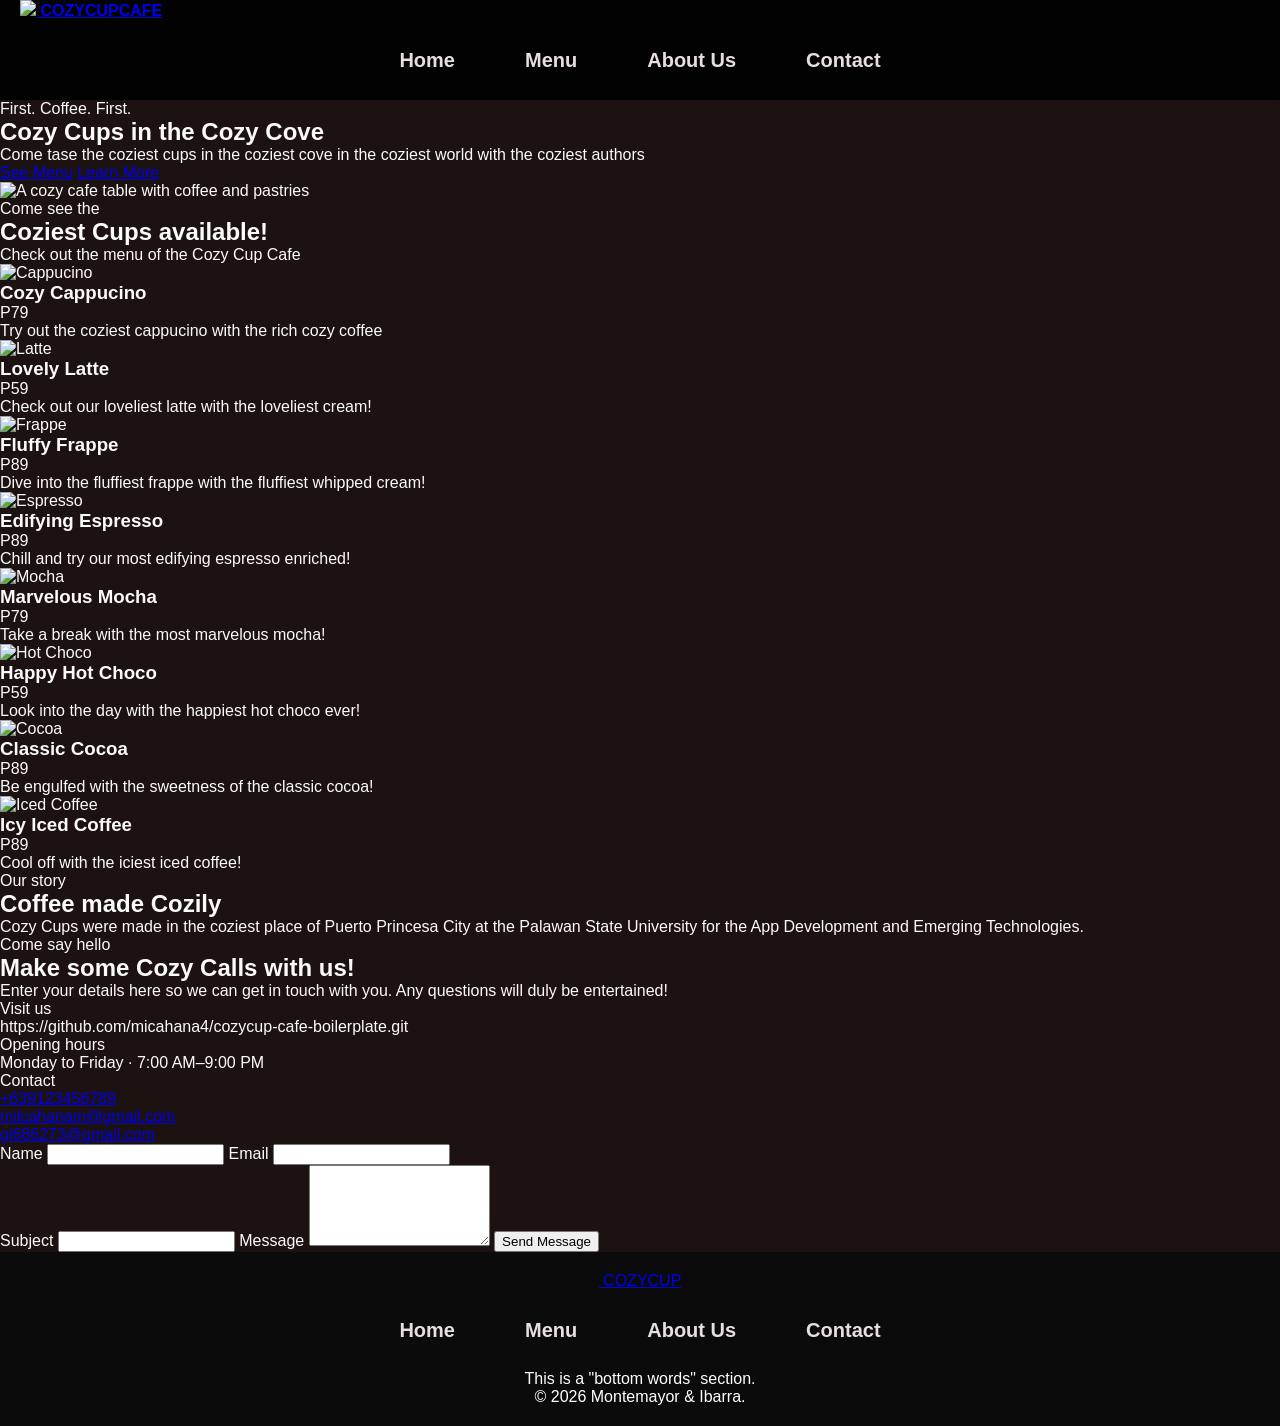
==== index.html @ 74360126 "Added Screen Captures, abd edited Lorem Ipsum texts on ReadME" ====
<!doctype html>
<html lang="en">
  <head>
    <meta charset="UTF-8" />
    <meta name="viewport" content="width=device-width, initial-scale=1.0" />
    <title>Cozy Cup Cafe</title>
    <link rel="stylesheet" href="css/styles.css" />

    <!-- <style>
      * {
        outline: 1px solid red;
      }
    </style> -->
  </head>
  <body>
    <header class="top">
      <div class="top-inside">
        <a class="logo" href="#home">
          <img src="img/logo.png" />
          <span class="logo-text"><strong>COZYCUPCAFE</strong></span>
        </a>
        <nav class="navigation" aria-label="Primary navigation">
          <ul class="nav-stuff" id="primary-navigation">
            <li><a href="#home">Home</a></li>
            <li><a href="#menu">Menu</a></li>
            <li><a href="#about">About Us</a></li>
            <li><a href="#contact">Contact</a></li>
          </ul>
        </nav>
      </div>
    </header>
    <section id="home" class="first-part">
      <div class="left-side">
        <p class="small-words">
          First. Coffee. First.
        </p>
        <h1>Cozy Cups in the Cozy Cove</h1>
        <p class="main-words">
          Come tase the coziest cups in the coziest cove in the coziest world
          with the coziest authors
        </p>
        <div class="two-buttons">
          <a href="#menu" class="button-one">See Menu</a>
          <a href="#about" class="button-two">Learn More</a>
        </div>
      </div>
      <div class="right-picture">
        <img
          src="https://images.unsplash.com/photo-1495474472287-4d71bcdd2085?auto=format&fit=crop&w=1200&q=80"
          alt="A cozy cafe table with coffee and pastries"
        />
      </div>
    </section>
    <section id="menu" class="second-part">
      <div class="menu-title-area">
        <p class="little-title">Come see the</p>
        <h2>Coziest Cups available!</h2>
        <p>
          Check out the menu of the Cozy Cup Cafe
        </p>
      </div>
      <div class="all-boxes">
        <article class="menu-card">
          <img
            src="https://imgs.search.brave.com/USvxNxJBUX4VHE11VYzNwwa9sXIAXa1ZWkb_Dg4Fhak/rs:fit:860:0:0:0/g:ce/aHR0cHM6Ly9tZWRp/YS5nZXR0eWltYWdl/cy5jb20vaWQvMTM5/MDg3MDU3Ny9waG90/by9sYXR0ZS5qcGc_/cz02MTJ4NjEyJnc9/MCZrPTIwJmM9VFVJ/cjVJRFhuczFxMFVS/OVZZYlJpYVlLNDdI/YThrY0gyNzFYUlA0/MXo3TT0"
            alt="Cappucino"
          />
          <div class="menu-card-body">
            <div class="menu-card-top">
              <h3>Cozy Cappucino</h3>
              <span>P79</span>
            </div>
            <p>Try out the coziest cappucino with the rich cozy coffee</p>
          </div>
        </article>
        <article class="menu-card">
          <img
            src="https://imgs.search.brave.com/HWbpcq0Qm4EJhCJUcvqDcmrKmQ5KV9kzzFNdUrwOdck/rs:fit:860:0:0:0/g:ce/aHR0cHM6Ly9pbWFn/ZXMudW5zcGxhc2gu/Y29tL3Bob3RvLTE1/NzA5Njg5MTU4NjAt/NTRkNWMzMDFmYTlm/P2ZtPWpwZyZxPTYw/Jnc9MzAwMCZhdXRv/PWZvcm1hdCZmaXQ9/Y3JvcCZpeGxpYj1y/Yi00LjEuMCZpeGlk/PU0zd3hNakEzZkRC/OE1IeHpaV0Z5WTJo/OE1qQjhmR3hoZEhS/bGZHVnVmREI4ZkRC/OGZId3c"
            alt="Latte"
          />
          <div class="menu-card-body">
            <div class="menu-card-top">
              <h3>Lovely Latte</h3>
              <span>P59</span>
            </div>
            <p>Check out our loveliest latte with the loveliest cream!</p>
          </div>
        </article>
        <article class="menu-card">
          <img
            src="https://imgs.search.brave.com/nqjIiup7GofLAcCmwt-cZfNqTQxzZJjIGMctxQ5W2JU/rs:fit:860:0:0:0/g:ce/aHR0cHM6Ly9pbWcu/ZnJlZXBpay5jb20v/cHJlbWl1bS1waG90/by9pY2VkLWJsZW5k/ZWQtZnJhcHB1Y2lu/b180NjUyNy0xNTAu/anBnP3NlbXQ9YWlz/X2h5YnJpZCZ3PTc0/MCZxPTgw"
            alt="Frappe"
          />
          <div class="menu-card-body">
            <div class="menu-card-top">
              <h3>Fluffy Frappe</h3>
              <span>P89</span>
            </div>
            <p>Dive into the fluffiest frappe with the fluffiest whipped cream!</p>
          </div>
        </article>
        <article class="menu-card">
          <img
            src="https://imgs.search.brave.com/eUBlZ8dYK4tFSp2s5F5_mAnQJo73fOs7eAV8E7hq4cE/rs:fit:860:0:0:0/g:ce/aHR0cHM6Ly9tZWRp/YS5pc3RvY2twaG90/by5jb20vaWQvMTMw/NjgxODc5My9waG90/by9lc3ByZXNzby1h/bmQtY29mZmVlLWJl/YW5zLW9uLXBsYXN0/ZXItYmFja2dyb3Vu/ZC1jb3B5LXNwYWNl/LmpwZz9zPTYxMng2/MTImdz0wJms9MjAm/Yz1tR3hiVVd2RlRa/NGRyRlZ5VjVLZnhw/LU44QzBnLUIwRnp1/SFJCSHprVFpzPQ"
            alt="Espresso"
          />
          <div class="menu-card-body">
            <div class="menu-card-top">
              <h3>Edifying Espresso</h3>
              <span>P89</span>
            </div>
            <p>Chill and try our most edifying espresso enriched!</p>
          </div>
        </article>
        <article class="menu-card">
          <img
            src="https://imgs.search.brave.com/Iwbajy0X_w8dC3nqGv6GYqcEnFwmVR3UPA4CKsz1lqw/rs:fit:860:0:0:0/g:ce/aHR0cHM6Ly90aHVt/YnMuZHJlYW1zdGlt/ZS5jb20vYi9ob3Qt/bW9jaGEtY29mZmVl/LXNlcnZlZC13aGl0/ZS1jdXAtd29vZGVu/LXRhYmxlLTM5NDc1/NzY0LmpwZw"
            alt="Mocha"
          />
          <div class="menu-card-body">
            <div class="menu-card-top">
              <h3>Marvelous Mocha</h3>
              <span>P79</span>
            </div>
            <p>Take a break with the most marvelous mocha!</p>
          </div>
        </article>
        <article class="menu-card">
          <img
            src="https://imgs.search.brave.com/zUGX4gN1gKFfktACje9r2BfICsyC759dQiHWLgfcA6U/rs:fit:860:0:0:0/g:ce/aHR0cHM6Ly9zdGF0/aWMudmVjdGVlenku/Y29tL3N5c3RlbS9y/ZXNvdXJjZXMvdGh1/bWJuYWlscy8wMjIv/NDUxLzEyMC9zbWFs/bC9nZW5lcmF0aXZl/LWFpLWlsbHVzdHJh/dGlvbi1vZi1hLWN1/cC1vZi1ob3QtY2hv/Y29sYXRlLXdpdGgt/bWFyc2htYWxsb3dz/LXBob3RvLmpwZw"
            alt="Hot Choco"
          />
          <div class="menu-card-body">
            <div class="menu-card-top">
              <h3>Happy Hot Choco</h3>
              <span>P59</span>
            </div>
            <p>Look into the day with the happiest hot choco ever!</p>
          </div>
        </article>
        <article class="menu-card">
          <img
            src="https://imgs.search.brave.com/TViJsV1JNzmFw7t-MhX6mHf6FtAqZYlh5lpVMVxi_bA/rs:fit:860:0:0:0/g:ce/aHR0cHM6Ly9zdGF0/aWMudmVjdGVlenku/Y29tL3N5c3RlbS9y/ZXNvdXJjZXMvdGh1/bWJuYWlscy8wNTEv/MjAwLzUwNC9zbWFs/bC9yaWNoLWNyZWFt/eS1ob3QtY2hvY29s/YXRlLWEtbHVzY2lv/dXMtaG90LWNob2Nv/bGF0ZS1zZXJ2ZWQt/aW4tYS1jb2ZmZWUt/Y3VwLXBlcmZlY3Qt/Zm9yLWEtY296eS1p/bmR1bGdlbmNlLXBo/b3RvLmpwZw"
            alt="Cocoa"
          />
          <div class="menu-card-body">
            <div class="menu-card-top">
              <h3>Classic Cocoa</h3>
              <span>P89</span>
            </div>
            <p>Be engulfed with the sweetness of the classic cocoa!</p>
          </div>
        </article>
        <article class="menu-card">
          <img
            src="https://imgs.search.brave.com/HjQS4uE3-dJb3_-I8gELKNeNagfR_POdXmggd1UNI5M/rs:fit:860:0:0:0/g:ce/aHR0cHM6Ly9pbWcu/bWFnbmlmaWMuY29t/L2ZyZWUtcGhvdG8v/cmVmcmVzaGluZy1p/Y2VkLWNvZmZlZS13/aXRoLWljZS1jdWJl/cy1kYXJrLWJhY2tn/cm91bmRfODQ0NDMt/ODM4MjUuanBnP3Nl/bXQ9YWlzX2h5YnJp/ZCZ3PTc0MCZxPTgw"
            alt="Iced Coffee"
          />
          <div class="menu-card-body">
            <div class="menu-card-top">
              <h3>Icy Iced Coffee</h3>
              <span>P89</span>
            </div>
            <p>Cool off with the iciest iced coffee!</p>
          </div>
        </article>
      </div>
    </section>
    <section id="about" class="third-part">
      <div class="about-stuff">
        <p class="about-small-text">Our story</p>
        <h2>Coffee made Cozily</h2>
        <p>
          Cozy Cups were made in the coziest place of Puerto Princesa City
          at the Palawan State University for the App Development and Emerging Technologies.
        </p>
        <!-- <a href="#contact" class="about-button">Visit CozyCup</a> -->
      </div>
    </section>
    <section id="contact" class="fourth-part">
      <div class="contact-stuff">
        <div class="contact-left">
          <p class="little-title">Come say hello</p>
          <h2>Make some Cozy Calls with us!</h2>
          <p>
            Enter your details here so we can get in touch with you. Any questions
            will duly be entertained!
          </p>
          <div class="contact-info-things">
            <div>
              <span>Visit us</span>
              <p>https://github.com/micahana4/cozycup-cafe-boilerplate.git</p>
            </div>
            <div>
              <span>Opening hours</span>
              <p>Monday to Friday · 7:00 AM–9:00 PM</p>
            </div>
            <div>
              <span>Contact</span>
              <p><a href="tel:+639123456789">+639123456789</a></p>
              <p><a href="milcahanam@gmail.com">milcahanam@gmail.com</a></p>
              <p><a href="gi686273@gmail.com">gi686273@gmail.com</a></p>
            </div>
          </div>
        </div>
        <form class="message-box" action="#" method="post">
          <div class="two-inputs">
            <label>
              Name
              <input type="text" name="name" autocomplete="name" required />
            </label>
            <label>
              Email
              <input type="email" name="email" autocomplete="email" required />
            </label>
          </div>
          <label>
            Subject
            <input type="text" name="subject" required />
          </label>
          <label>
            Message
            <textarea name="message" rows="5" required></textarea>
          </label>
          <button type="submit">Send Message</button>
        </form>
      </div>
    </section>
    <footer class="bottom-part">
      <div class="bottom-stuff">
        <a class="bottom-logo" href="#home" aria-label="CozyCup Café home">
          <img src="img/logo.png" alt="" />
          <span>COZYCUP</span>
        </a>
        <nav aria-label="Footer navigation">
          <ul class="bottom-links">
            <li><a href="#home">Home</a></li>
            <li><a href="#menu">Menu</a></li>
            <li><a href="#about">About Us</a></li>
            <li><a href="#contact">Contact</a></li>
          </ul>
        </nav>
        <p class="bottom-words">This is a "bottom words" section.</p>
      </div>
      <div class="very-bottom">
        <p>&copy; 2026 Montemayor & Ibarra.</p>
      </div>
    </footer>
  </body>
</html>
---- css/styles.css ----
/* Reset some default styles */
body, h1, h2, h3, p, ul, li {
    margin: 0;
    padding: 0;
}

body {
    font-family: Arial, sans-serif;
    background-color: #1C1211;
    color: #fcfbfb;
}

header {
    background-color: #030202;
    box-shadow: 0 2px 5px hwb(0 0% 100% / 0.1);
}

nav {
    display: flex;
    justify-content: space-between;
    align-items: center;
    height: 80px;
    padding: 0 50px;
}

.logo img {
    width: 80px;
    height: auto;
    padding-left: 20px;
}

nav ul {
    list-style: none;
    display: flex;
    gap: 70px;
    margin: 0 auto;
    padding: 0;
}

nav a {
    text-decoration: none;
    color: #efe7e7f6;
    font-weight: bold;
    font-family: 'Segoe UI', Tahoma, Geneva, Verdana, sans-serif;
    font-size: 20px;
    transition: color 0.3s;
}

nav a:hover {
    color: #5a3d2b;
}

.hero {
    text-align: left;
    padding: 150px 0 150px 80px;
    background-image: url("../img/coffee_bg.png");
    background-size: cover;
    background-position: center;
    background-repeat: no-repeat;
    color: white;
}

.hero h1 {
    font-size: 20px;
    color: #D49472;
    margin-bottom: 20px;
    line-height: 2.5;
}

.hero h2 {
    font-size: 65px;
    color: #e9e4e1;
    margin-bottom: 20px;
    line-height: 0.8;
}

.hero h3 {
    font-size: 65px;
    color: #D49472;
    margin-bottom: 30px;
    line-height: 0.5;
}

.hero-line {
    width: 120px;
    height: 2px;
    background-color: #e9e4e1;
    border: none;
    margin: 30px 0;
}

.hero p {
    font-family: 'Segoe UI', Tahoma, Geneva, Verdana, sans-serif;
    font-size: 16px;
    margin-bottom: 15px;
    line-height: 0.5;
}

.cta-button {
    display: inline-block;
    font-family: 'Segoe UI', Tahoma, Geneva, Verdana, sans-serif;
    padding: 15px 30px;
    background-color: #D49472;
    color: white;
    text-decoration: none;
    border-radius: 5px;
}

.cta-button:hover {
    background-color: #5a3d2b;
}

.menu {
    background-image: url("../img/beans.png");
    background-repeat: no-repeat;
    padding: 100px 0;
    text-align: center;
    background-size: 80% auto;
    background-position: 10% center;
}

.menu h2 {
    font-family: "Playfair Display", serif;
    font-size: 48px;
    color: #f1e5dd;
}

.star {
    color: #C78863;
}

.menu > p {
    color: #d7cbc2;
    margin-top: 15px;
    margin-bottom: 40px;
}

.cards {
    display: flex;
    justify-content: center;
    gap: 30px;
    flex-wrap: wrap;
}

.card {
    width: 250px;
    background: #0f0f0f;
    border-radius: 10px;
    padding: 25px;
    text-align: center;
    transition: .3s;
}

.card:hover {
    transform: translateY(-10px);
}

.card h3 {
    font-size: 22px;
    margin-bottom: 15px;
}

.card p {
    font-size: 13px;
    color: #d7cbc2;
    line-height: 1.6;
}

.card img {
    width: 100%;
    height: 220px;
    object-fit: contain;
    border-radius: 8px;
    margin-bottom: 25px;
}

.menu button {
    margin-top: 45px;
    padding: 18px 40px;
    background: #c78863;
    color: white;
    border: none;
    border-radius: 15px;
    font-size: 18px;
    cursor: pointer;
    transition: .3s;
}

.menu button:hover {
    background: #d39a75;
}

.about {
    background-image: url("../img/bg.jpg");
    background-repeat: no-repeat;
    padding: 100px 0;
    text-align: center;
    background-size: 100% auto;
    background-position: 100% center;
}

.about h2 {
    font-family: 'Playfair Display', serif;
    font-size: 60px;
    margin-bottom: 20px;
}

.about p {
    width: 75%;
    margin: auto;
    margin-bottom: 28px;
    font-size: 16px;
    line-height: 1.8;
    color: #f0f0f0;
}

.about h4 {
    margin-top: 40px;
    font-size: 18px;
    font-weight: 600;
}

@media (max-width: 768px) {

    .hero {
        height: 650px;
    }

    .hero-text {
        margin: 40px;
        text-align: center;
    }

    .hero-text h1 {
        font-size: 42px;
    }

    nav {
        flex-direction: column;
    }

    .logo {
        position: static;
        margin-bottom: 20px;
    }

    nav ul {
        flex-wrap: wrap;
        justify-content: center;
        gap: 20px;
    }

    .about {
        padding: 50px 40px;
    }

    .about p {
        width: 100%;
    }

}

.section-title {
    display: flex;
    align-items: center;
    gap: 20px;
}

.section-title hr {
    flex: 1;
    border: none;
    height: 2px;
    background-color: #D39A75;
}

.contact {
    font-family: 'Segoe UI', Tahoma, Geneva, Verdana, sans-serif;
    padding: 30px 0;
    text-align: center;
    background-color: #2C1D16;
    color: white;
}

.contact h2 {
    font-family: 'Segoe UI', Tahoma, Geneva, Verdana, sans-serif;
    color: #D39A75;
    font-size: 30px;
    margin: 0 0 10px 0;
    line-height: 1.0;
    padding: 0;
}

.contact p {
    font-family: 'Segoe UI', Tahoma, Geneva, Verdana, sans-serif;
    font-size: 16px;
    margin-bottom: 20px;
    line-height: 1.5;
}

.contact-info {
    font-family: 'Segoe UI', Tahoma, Geneva, Verdana, sans-serif;
    font-size: 16px;
    margin-top: 20px;
    margin-bottom: 20px;
}

.email-container {
    display: flex;
    justify-content: center;
    gap: 15px;
    align-items: center;
}

.email-container input {
    width: 300px;
    height: 40px;
    padding: 0 16px;
    border: 1px solid #f8f5f5;
    border-radius: 6px;
    font-size: 16px;
    font-family: 'Segoe UI', Tahoma, Geneva, Verdana, sans-serif;
    box-sizing: border-box;
}

.email-container button {
    width: 150px;
    height: 40px;
    background-color: #d39a75;
    color: white;
    border: none;
    border-radius: 6px;
    font-size: 16px;
    font-family: 'Segoe UI', Tahoma, Geneva, Verdana, sans-serif;
    cursor: pointer;
    margin: 0;
    padding: 0;
    box-sizing: border-box;
}

.email-container button:hover {
    background-color: #5a3d2b;
}

.section-divider {
    width: 60%;
    margin: 35px auto 20px;
    border: none;
    border-top: 2px solid #D39A75;
}

footer {
    font-family: 'Segoe UI', Tahoma, Geneva, Verdana, sans-serif;
    background-color: #0b0b0b;
    color: white;
    text-align: center;
    padding: 20px 0;
}
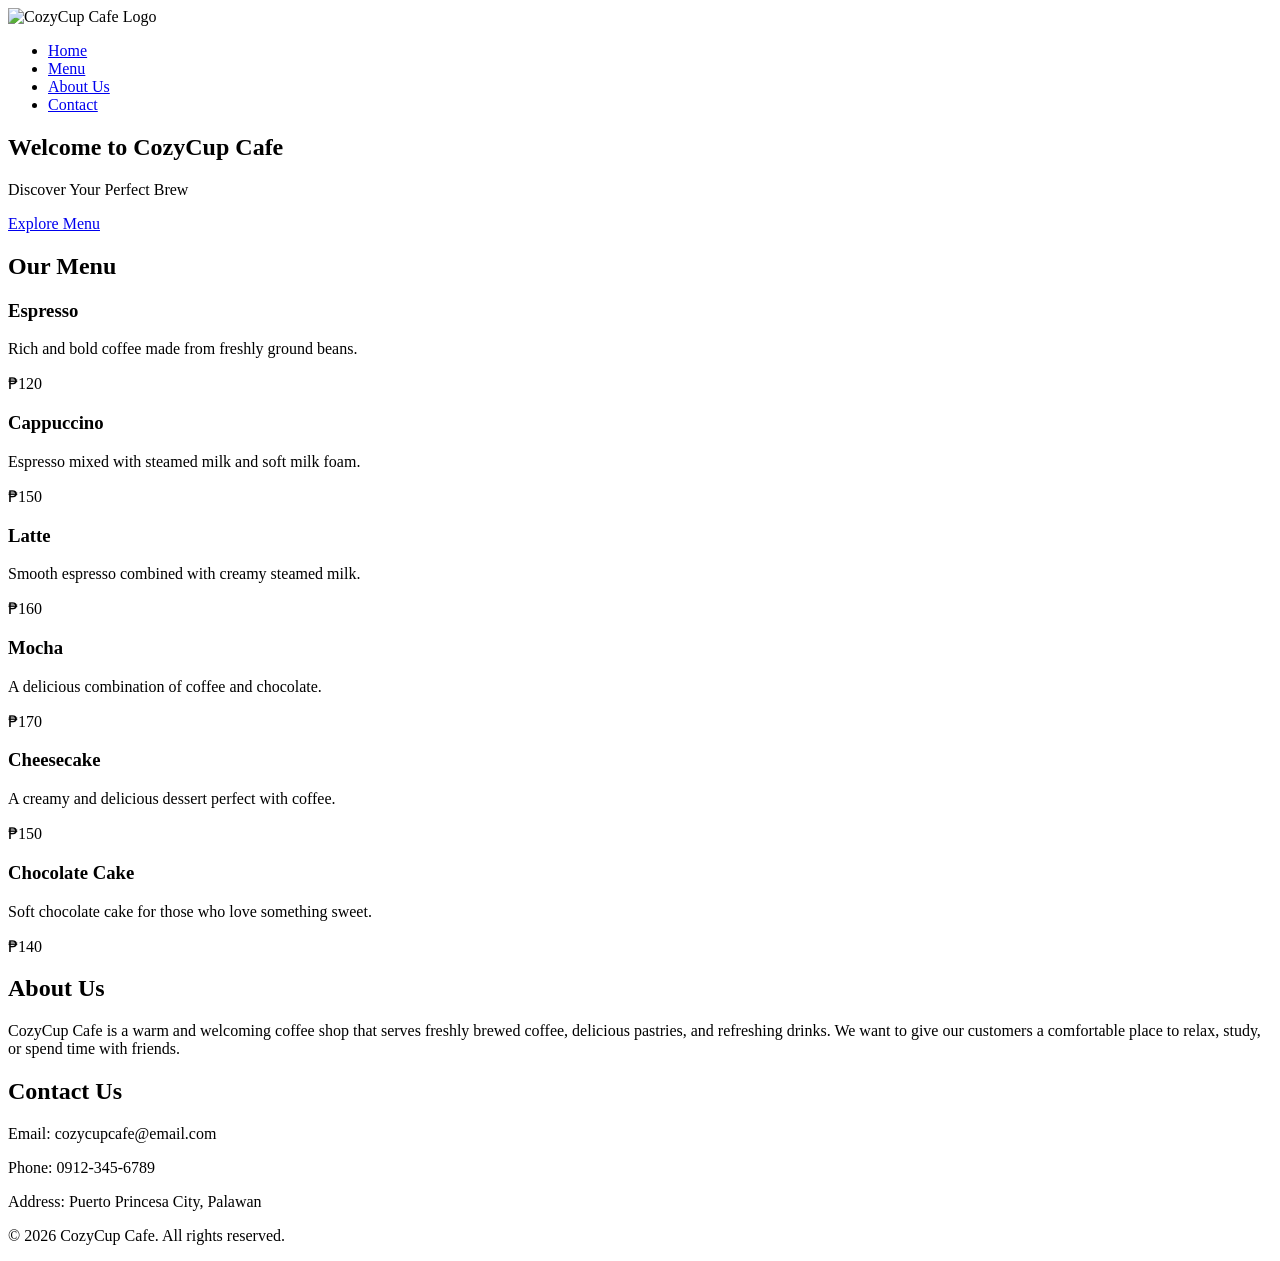
==== commit fd697aa9: "Refactor index.html for content and style updates Updated the title and logo alt text to remove spec" ====
--- a/index.html
+++ b/index.html
@@ -1,250 +1,102 @@
-<!doctype html>
+<!DOCTYPE html>
 <html lang="en">
-  <head>
-    <meta charset="UTF-8" />
-    <meta name="viewport" content="width=device-width, initial-scale=1.0" />
-    <title>Cozy Cup Cafe</title>
-    <link rel="stylesheet" href="css/styles.css" />
+<head>
+    <meta charset="UTF-8">
+    <meta name="viewport" content="width=device-width, initial-scale=1.0">
+    <title>CozyCup Cafe</title>
 
-    <!-- <style>
-      * {
-        outline: 1px solid red;
-      }
-    </style> -->
-  </head>
-  <body>
-    <header class="top">
-      <div class="top-inside">
-        <a class="logo" href="#home">
-          <img src="img/logo.png" />
-          <span class="logo-text"><strong>COZYCUPCAFE</strong></span>
-        </a>
-        <nav class="navigation" aria-label="Primary navigation">
-          <ul class="nav-stuff" id="primary-navigation">
-            <li><a href="#home">Home</a></li>
-            <li><a href="#menu">Menu</a></li>
-            <li><a href="#about">About Us</a></li>
-            <li><a href="#contact">Contact</a></li>
-          </ul>
+    <link rel="stylesheet" href="style.css">
+</head>
+
+<body>
+
+    <header>
+        <nav>
+            <div class="logo">
+                <img src="img/logo.png" alt="CozyCup Cafe Logo">
+            </div>
+
+            <ul>
+                <li><a href="#home">Home</a></li>
+                <li><a href="#menu">Menu</a></li>
+                <li><a href="#about">About Us</a></li>
+                <li><a href="#contact">Contact</a></li>
+            </ul>
         </nav>
-      </div>
     </header>
-    <section id="home" class="first-part">
-      <div class="left-side">
-        <p class="small-words">
-          First. Coffee. First.
+
+    <section id="home" class="hero">
+        <h1>Welcome to CozyCup Cafe</h1>
+        <p>Discover Your Perfect Brew</p>
+        <a href="#menu" class="cta-button">Explore Menu</a>
+    </section>
+
+    <section id="menu" class="menu">
+        <h2>Our Menu</h2>
+
+        <div class="menu-items">
+
+            <div class="menu-item">
+                <h3>Espresso</h3>
+                <p>Rich and bold coffee made from freshly ground beans.</p>
+                <p class="price">₱120</p>
+            </div>
+
+            <div class="menu-item">
+                <h3>Cappuccino</h3>
+                <p>Espresso mixed with steamed milk and soft milk foam.</p>
+                <p class="price">₱150</p>
+            </div>
+
+            <div class="menu-item">
+                <h3>Latte</h3>
+                <p>Smooth espresso combined with creamy steamed milk.</p>
+                <p class="price">₱160</p>
+            </div>
+
+            <div class="menu-item">
+                <h3>Mocha</h3>
+                <p>A delicious combination of coffee and chocolate.</p>
+                <p class="price">₱170</p>
+            </div>
+
+            <div class="menu-item">
+                <h3>Cheesecake</h3>
+                <p>A creamy and delicious dessert perfect with coffee.</p>
+                <p class="price">₱150</p>
+            </div>
+
+            <div class="menu-item">
+                <h3>Chocolate Cake</h3>
+                <p>Soft chocolate cake for those who love something sweet.</p>
+                <p class="price">₱140</p>
+            </div>
+
+        </div>
+    </section>
+
+    <section id="about" class="about">
+        <h2>About Us</h2>
+
+        <p>
+            CozyCup Cafe is a warm and welcoming coffee shop that serves
+            freshly brewed coffee, delicious pastries, and refreshing drinks.
+            We want to give our customers a comfortable place to relax,
+            study, or spend time with friends.
         </p>
-        <h1>Cozy Cups in the Cozy Cove</h1>
-        <p class="main-words">
-          Come tase the coziest cups in the coziest cove in the coziest world
-          with the coziest authors
-        </p>
-        <div class="two-buttons">
-          <a href="#menu" class="button-one">See Menu</a>
-          <a href="#about" class="button-two">Learn More</a>
-        </div>
-      </div>
-      <div class="right-picture">
-        <img
-          src="https://images.unsplash.com/photo-1495474472287-4d71bcdd2085?auto=format&fit=crop&w=1200&q=80"
-          alt="A cozy cafe table with coffee and pastries"
-        />
-      </div>
     </section>
-    <section id="menu" class="second-part">
-      <div class="menu-title-area">
-        <p class="little-title">Come see the</p>
-        <h2>Coziest Cups available!</h2>
-        <p>
-          Check out the menu of the Cozy Cup Cafe
-        </p>
-      </div>
-      <div class="all-boxes">
-        <article class="menu-card">
-          <img
-            src="https://imgs.search.brave.com/USvxNxJBUX4VHE11VYzNwwa9sXIAXa1ZWkb_Dg4Fhak/rs:fit:860:0:0:0/g:ce/aHR0cHM6Ly9tZWRp/YS5nZXR0eWltYWdl/cy5jb20vaWQvMTM5/MDg3MDU3Ny9waG90/by9sYXR0ZS5qcGc_/cz02MTJ4NjEyJnc9/MCZrPTIwJmM9VFVJ/cjVJRFhuczFxMFVS/OVZZYlJpYVlLNDdI/YThrY0gyNzFYUlA0/MXo3TT0"
-            alt="Cappucino"
-          />
-          <div class="menu-card-body">
-            <div class="menu-card-top">
-              <h3>Cozy Cappucino</h3>
-              <span>P79</span>
-            </div>
-            <p>Try out the coziest cappucino with the rich cozy coffee</p>
-          </div>
-        </article>
-        <article class="menu-card">
-          <img
-            src="https://imgs.search.brave.com/HWbpcq0Qm4EJhCJUcvqDcmrKmQ5KV9kzzFNdUrwOdck/rs:fit:860:0:0:0/g:ce/aHR0cHM6Ly9pbWFn/ZXMudW5zcGxhc2gu/Y29tL3Bob3RvLTE1/NzA5Njg5MTU4NjAt/NTRkNWMzMDFmYTlm/P2ZtPWpwZyZxPTYw/Jnc9MzAwMCZhdXRv/PWZvcm1hdCZmaXQ9/Y3JvcCZpeGxpYj1y/Yi00LjEuMCZpeGlk/PU0zd3hNakEzZkRC/OE1IeHpaV0Z5WTJo/OE1qQjhmR3hoZEhS/bGZHVnVmREI4ZkRC/OGZId3c"
-            alt="Latte"
-          />
-          <div class="menu-card-body">
-            <div class="menu-card-top">
-              <h3>Lovely Latte</h3>
-              <span>P59</span>
-            </div>
-            <p>Check out our loveliest latte with the loveliest cream!</p>
-          </div>
-        </article>
-        <article class="menu-card">
-          <img
-            src="https://imgs.search.brave.com/nqjIiup7GofLAcCmwt-cZfNqTQxzZJjIGMctxQ5W2JU/rs:fit:860:0:0:0/g:ce/aHR0cHM6Ly9pbWcu/ZnJlZXBpay5jb20v/cHJlbWl1bS1waG90/by9pY2VkLWJsZW5k/ZWQtZnJhcHB1Y2lu/b180NjUyNy0xNTAu/anBnP3NlbXQ9YWlz/X2h5YnJpZCZ3PTc0/MCZxPTgw"
-            alt="Frappe"
-          />
-          <div class="menu-card-body">
-            <div class="menu-card-top">
-              <h3>Fluffy Frappe</h3>
-              <span>P89</span>
-            </div>
-            <p>Dive into the fluffiest frappe with the fluffiest whipped cream!</p>
-          </div>
-        </article>
-        <article class="menu-card">
-          <img
-            src="https://imgs.search.brave.com/eUBlZ8dYK4tFSp2s5F5_mAnQJo73fOs7eAV8E7hq4cE/rs:fit:860:0:0:0/g:ce/aHR0cHM6Ly9tZWRp/YS5pc3RvY2twaG90/by5jb20vaWQvMTMw/NjgxODc5My9waG90/by9lc3ByZXNzby1h/bmQtY29mZmVlLWJl/YW5zLW9uLXBsYXN0/ZXItYmFja2dyb3Vu/ZC1jb3B5LXNwYWNl/LmpwZz9zPTYxMng2/MTImdz0wJms9MjAm/Yz1tR3hiVVd2RlRa/NGRyRlZ5VjVLZnhw/LU44QzBnLUIwRnp1/SFJCSHprVFpzPQ"
-            alt="Espresso"
-          />
-          <div class="menu-card-body">
-            <div class="menu-card-top">
-              <h3>Edifying Espresso</h3>
-              <span>P89</span>
-            </div>
-            <p>Chill and try our most edifying espresso enriched!</p>
-          </div>
-        </article>
-        <article class="menu-card">
-          <img
-            src="https://imgs.search.brave.com/Iwbajy0X_w8dC3nqGv6GYqcEnFwmVR3UPA4CKsz1lqw/rs:fit:860:0:0:0/g:ce/aHR0cHM6Ly90aHVt/YnMuZHJlYW1zdGlt/ZS5jb20vYi9ob3Qt/bW9jaGEtY29mZmVl/LXNlcnZlZC13aGl0/ZS1jdXAtd29vZGVu/LXRhYmxlLTM5NDc1/NzY0LmpwZw"
-            alt="Mocha"
-          />
-          <div class="menu-card-body">
-            <div class="menu-card-top">
-              <h3>Marvelous Mocha</h3>
-              <span>P79</span>
-            </div>
-            <p>Take a break with the most marvelous mocha!</p>
-          </div>
-        </article>
-        <article class="menu-card">
-          <img
-            src="https://imgs.search.brave.com/zUGX4gN1gKFfktACje9r2BfICsyC759dQiHWLgfcA6U/rs:fit:860:0:0:0/g:ce/aHR0cHM6Ly9zdGF0/aWMudmVjdGVlenku/Y29tL3N5c3RlbS9y/ZXNvdXJjZXMvdGh1/bWJuYWlscy8wMjIv/NDUxLzEyMC9zbWFs/bC9nZW5lcmF0aXZl/LWFpLWlsbHVzdHJh/dGlvbi1vZi1hLWN1/cC1vZi1ob3QtY2hv/Y29sYXRlLXdpdGgt/bWFyc2htYWxsb3dz/LXBob3RvLmpwZw"
-            alt="Hot Choco"
-          />
-          <div class="menu-card-body">
-            <div class="menu-card-top">
-              <h3>Happy Hot Choco</h3>
-              <span>P59</span>
-            </div>
-            <p>Look into the day with the happiest hot choco ever!</p>
-          </div>
-        </article>
-        <article class="menu-card">
-          <img
-            src="https://imgs.search.brave.com/TViJsV1JNzmFw7t-MhX6mHf6FtAqZYlh5lpVMVxi_bA/rs:fit:860:0:0:0/g:ce/aHR0cHM6Ly9zdGF0/aWMudmVjdGVlenku/Y29tL3N5c3RlbS9y/ZXNvdXJjZXMvdGh1/bWJuYWlscy8wNTEv/MjAwLzUwNC9zbWFs/bC9yaWNoLWNyZWFt/eS1ob3QtY2hvY29s/YXRlLWEtbHVzY2lv/dXMtaG90LWNob2Nv/bGF0ZS1zZXJ2ZWQt/aW4tYS1jb2ZmZWUt/Y3VwLXBlcmZlY3Qt/Zm9yLWEtY296eS1p/bmR1bGdlbmNlLXBo/b3RvLmpwZw"
-            alt="Cocoa"
-          />
-          <div class="menu-card-body">
-            <div class="menu-card-top">
-              <h3>Classic Cocoa</h3>
-              <span>P89</span>
-            </div>
-            <p>Be engulfed with the sweetness of the classic cocoa!</p>
-          </div>
-        </article>
-        <article class="menu-card">
-          <img
-            src="https://imgs.search.brave.com/HjQS4uE3-dJb3_-I8gELKNeNagfR_POdXmggd1UNI5M/rs:fit:860:0:0:0/g:ce/aHR0cHM6Ly9pbWcu/bWFnbmlmaWMuY29t/L2ZyZWUtcGhvdG8v/cmVmcmVzaGluZy1p/Y2VkLWNvZmZlZS13/aXRoLWljZS1jdWJl/cy1kYXJrLWJhY2tn/cm91bmRfODQ0NDMt/ODM4MjUuanBnP3Nl/bXQ9YWlzX2h5YnJp/ZCZ3PTc0MCZxPTgw"
-            alt="Iced Coffee"
-          />
-          <div class="menu-card-body">
-            <div class="menu-card-top">
-              <h3>Icy Iced Coffee</h3>
-              <span>P89</span>
-            </div>
-            <p>Cool off with the iciest iced coffee!</p>
-          </div>
-        </article>
-      </div>
+
+    <section id="contact" class="contact">
+        <h2>Contact Us</h2>
+
+        <p>Email: cozycupcafe@email.com</p>
+        <p>Phone: 0912-345-6789</p>
+        <p>Address: Puerto Princesa City, Palawan</p>
     </section>
-    <section id="about" class="third-part">
-      <div class="about-stuff">
-        <p class="about-small-text">Our story</p>
-        <h2>Coffee made Cozily</h2>
-        <p>
-          Cozy Cups were made in the coziest place of Puerto Princesa City
-          at the Palawan State University for the App Development and Emerging Technologies.
-        </p>
-        <!-- <a href="#contact" class="about-button">Visit CozyCup</a> -->
-      </div>
-    </section>
-    <section id="contact" class="fourth-part">
-      <div class="contact-stuff">
-        <div class="contact-left">
-          <p class="little-title">Come say hello</p>
-          <h2>Make some Cozy Calls with us!</h2>
-          <p>
-            Enter your details here so we can get in touch with you. Any questions
-            will duly be entertained!
-          </p>
-          <div class="contact-info-things">
-            <div>
-              <span>Visit us</span>
-              <p>https://github.com/micahana4/cozycup-cafe-boilerplate.git</p>
-            </div>
-            <div>
-              <span>Opening hours</span>
-              <p>Monday to Friday · 7:00 AM–9:00 PM</p>
-            </div>
-            <div>
-              <span>Contact</span>
-              <p><a href="tel:+639123456789">+639123456789</a></p>
-              <p><a href="milcahanam@gmail.com">milcahanam@gmail.com</a></p>
-              <p><a href="gi686273@gmail.com">gi686273@gmail.com</a></p>
-            </div>
-          </div>
-        </div>
-        <form class="message-box" action="#" method="post">
-          <div class="two-inputs">
-            <label>
-              Name
-              <input type="text" name="name" autocomplete="name" required />
-            </label>
-            <label>
-              Email
-              <input type="email" name="email" autocomplete="email" required />
-            </label>
-          </div>
-          <label>
-            Subject
-            <input type="text" name="subject" required />
-          </label>
-          <label>
-            Message
-            <textarea name="message" rows="5" required></textarea>
-          </label>
-          <button type="submit">Send Message</button>
-        </form>
-      </div>
-    </section>
-    <footer class="bottom-part">
-      <div class="bottom-stuff">
-        <a class="bottom-logo" href="#home" aria-label="CozyCup Café home">
-          <img src="img/logo.png" alt="" />
-          <span>COZYCUP</span>
-        </a>
-        <nav aria-label="Footer navigation">
-          <ul class="bottom-links">
-            <li><a href="#home">Home</a></li>
-            <li><a href="#menu">Menu</a></li>
-            <li><a href="#about">About Us</a></li>
-            <li><a href="#contact">Contact</a></li>
-          </ul>
-        </nav>
-        <p class="bottom-words">This is a "bottom words" section.</p>
-      </div>
-      <div class="very-bottom">
-        <p>&copy; 2026 Montemayor & Ibarra.</p>
-      </div>
+
+    <footer>
+        <p>&copy; 2026 CozyCup Cafe. All rights reserved.</p>
     </footer>
-  </body>
+
+</body>
 </html>
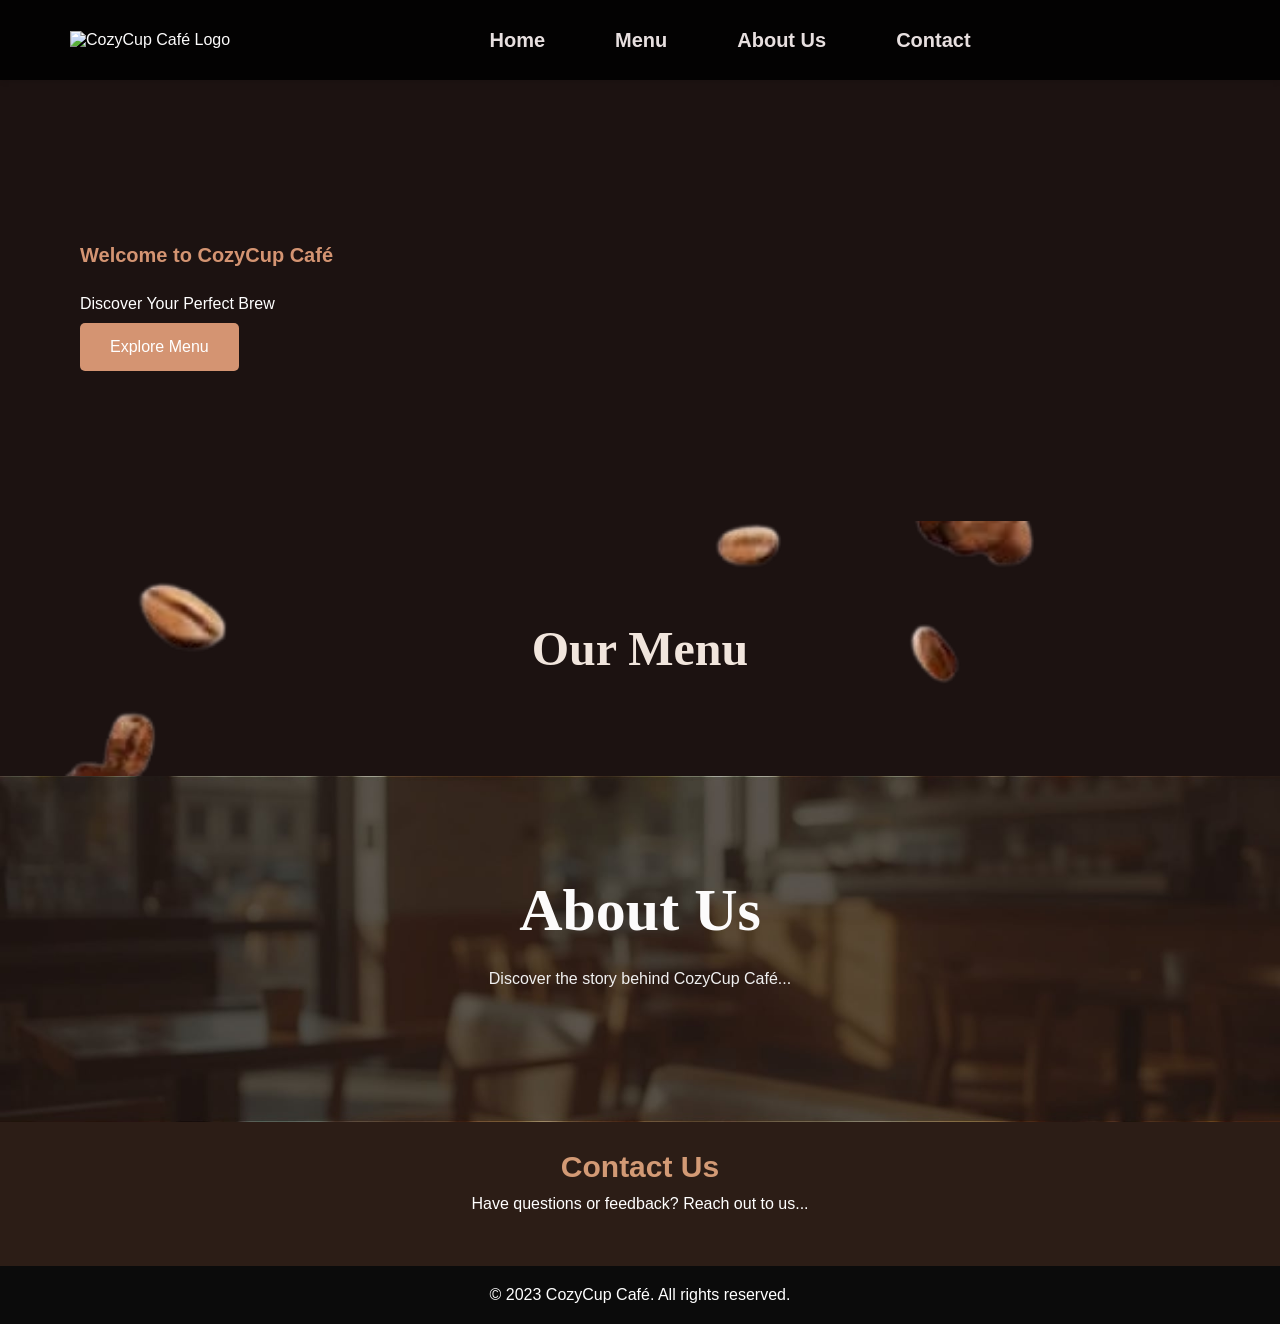
==== commit 7fc3c2a5: "Revert "Lucky70fu patch 3"" ====
--- a/index.html
+++ b/index.html
@@ -3,19 +3,15 @@
 <head>
     <meta charset="UTF-8">
     <meta name="viewport" content="width=device-width, initial-scale=1.0">
-    <title>CozyCup Cafe</title>
-
-    <link rel="stylesheet" href="style.css">
+    <link rel="stylesheet" href="css/styles.css">
+    <title>CozyCup Café</title>
 </head>
-
 <body>
-
     <header>
         <nav>
             <div class="logo">
-                <img src="img/logo.png" alt="CozyCup Cafe Logo">
+                <img src="img/logo.png" alt="CozyCup Café Logo">
             </div>
-
             <ul>
                 <li><a href="#home">Home</a></li>
                 <li><a href="#menu">Menu</a></li>
@@ -26,77 +22,28 @@
     </header>
 
     <section id="home" class="hero">
-        <h1>Welcome to CozyCup Cafe</h1>
+        <h1>Welcome to CozyCup Café</h1>
         <p>Discover Your Perfect Brew</p>
         <a href="#menu" class="cta-button">Explore Menu</a>
     </section>
 
     <section id="menu" class="menu">
         <h2>Our Menu</h2>
-
-        <div class="menu-items">
-
-            <div class="menu-item">
-                <h3>Espresso</h3>
-                <p>Rich and bold coffee made from freshly ground beans.</p>
-                <p class="price">₱120</p>
-            </div>
-
-            <div class="menu-item">
-                <h3>Cappuccino</h3>
-                <p>Espresso mixed with steamed milk and soft milk foam.</p>
-                <p class="price">₱150</p>
-            </div>
-
-            <div class="menu-item">
-                <h3>Latte</h3>
-                <p>Smooth espresso combined with creamy steamed milk.</p>
-                <p class="price">₱160</p>
-            </div>
-
-            <div class="menu-item">
-                <h3>Mocha</h3>
-                <p>A delicious combination of coffee and chocolate.</p>
-                <p class="price">₱170</p>
-            </div>
-
-            <div class="menu-item">
-                <h3>Cheesecake</h3>
-                <p>A creamy and delicious dessert perfect with coffee.</p>
-                <p class="price">₱150</p>
-            </div>
-
-            <div class="menu-item">
-                <h3>Chocolate Cake</h3>
-                <p>Soft chocolate cake for those who love something sweet.</p>
-                <p class="price">₱140</p>
-            </div>
-
-        </div>
+        <!-- Add menu items here -->
     </section>
 
     <section id="about" class="about">
         <h2>About Us</h2>
-
-        <p>
-            CozyCup Cafe is a warm and welcoming coffee shop that serves
-            freshly brewed coffee, delicious pastries, and refreshing drinks.
-            We want to give our customers a comfortable place to relax,
-            study, or spend time with friends.
-        </p>
+        <p>Discover the story behind CozyCup Café...</p>
     </section>
 
     <section id="contact" class="contact">
         <h2>Contact Us</h2>
-
-        <p>Email: cozycupcafe@email.com</p>
-        <p>Phone: 0912-345-6789</p>
-        <p>Address: Puerto Princesa City, Palawan</p>
+        <p>Have questions or feedback? Reach out to us...</p>
     </section>
 
     <footer>
-        <p>&copy; 2026 CozyCup Cafe. All rights reserved.</p>
+        <p>&copy; 2023 CozyCup Café. All rights reserved.</p>
     </footer>
-
 </body>
 </html>
--- a/css/styles.css
+++ b/css/styles.css
@@ -0,0 +1,357 @@
+/* Reset some default styles */
+body, h1, h2, h3, p, ul, li {
+    margin: 0;
+    padding: 0;
+}
+
+body {
+    font-family: Arial, sans-serif;
+    background-color: #1C1211;
+    color: #fcfbfb;
+}
+
+header {
+    background-color: #030202;
+    box-shadow: 0 2px 5px hwb(0 0% 100% / 0.1);
+}
+
+nav {
+    display: flex;
+    justify-content: space-between;
+    align-items: center;
+    height: 80px;
+    padding: 0 50px;
+}
+
+.logo img {
+    width: 80px;
+    height: auto;
+    padding-left: 20px;
+}
+
+nav ul {
+    list-style: none;
+    display: flex;
+    gap: 70px;
+    margin: 0 auto;
+    padding: 0;
+}
+
+nav a {
+    text-decoration: none;
+    color: #efe7e7f6;
+    font-weight: bold;
+    font-family: 'Segoe UI', Tahoma, Geneva, Verdana, sans-serif;
+    font-size: 20px;
+    transition: color 0.3s;
+}
+
+nav a:hover {
+    color: #5a3d2b;
+}
+
+.hero {
+    text-align: left;
+    padding: 150px 0 150px 80px;
+    background-image: url("../img/coffee_bg.png");
+    background-size: cover;
+    background-position: center;
+    background-repeat: no-repeat;
+    color: white;
+}
+
+.hero h1 {
+    font-size: 20px;
+    color: #D49472;
+    margin-bottom: 20px;
+    line-height: 2.5;
+}
+
+.hero h2 {
+    font-size: 65px;
+    color: #e9e4e1;
+    margin-bottom: 20px;
+    line-height: 0.8;
+}
+
+.hero h3 {
+    font-size: 65px;
+    color: #D49472;
+    margin-bottom: 30px;
+    line-height: 0.5;
+}
+
+.hero-line {
+    width: 120px;
+    height: 2px;
+    background-color: #e9e4e1;
+    border: none;
+    margin: 30px 0;
+}
+
+.hero p {
+    font-family: 'Segoe UI', Tahoma, Geneva, Verdana, sans-serif;
+    font-size: 16px;
+    margin-bottom: 15px;
+    line-height: 0.5;
+}
+
+.cta-button {
+    display: inline-block;
+    font-family: 'Segoe UI', Tahoma, Geneva, Verdana, sans-serif;
+    padding: 15px 30px;
+    background-color: #D49472;
+    color: white;
+    text-decoration: none;
+    border-radius: 5px;
+}
+
+.cta-button:hover {
+    background-color: #5a3d2b;
+}
+
+.menu {
+    background-image: url("../img/beans.png");
+    background-repeat: no-repeat;
+    padding: 100px 0;
+    text-align: center;
+    background-size: 80% auto;
+    background-position: 10% center;
+}
+
+.menu h2 {
+    font-family: "Playfair Display", serif;
+    font-size: 48px;
+    color: #f1e5dd;
+}
+
+.star {
+    color: #C78863;
+}
+
+.menu > p {
+    color: #d7cbc2;
+    margin-top: 15px;
+    margin-bottom: 40px;
+}
+
+.cards {
+    display: flex;
+    justify-content: center;
+    gap: 30px;
+    flex-wrap: wrap;
+}
+
+.card {
+    width: 250px;
+    background: #0f0f0f;
+    border-radius: 10px;
+    padding: 25px;
+    text-align: center;
+    transition: .3s;
+}
+
+.card:hover {
+    transform: translateY(-10px);
+}
+
+.card h3 {
+    font-size: 22px;
+    margin-bottom: 15px;
+}
+
+.card p {
+    font-size: 13px;
+    color: #d7cbc2;
+    line-height: 1.6;
+}
+
+.card img {
+    width: 100%;
+    height: 220px;
+    object-fit: contain;
+    border-radius: 8px;
+    margin-bottom: 25px;
+}
+
+.menu button {
+    margin-top: 45px;
+    padding: 18px 40px;
+    background: #c78863;
+    color: white;
+    border: none;
+    border-radius: 15px;
+    font-size: 18px;
+    cursor: pointer;
+    transition: .3s;
+}
+
+.menu button:hover {
+    background: #d39a75;
+}
+
+.about {
+    background-image: url("../img/bg.jpg");
+    background-repeat: no-repeat;
+    padding: 100px 0;
+    text-align: center;
+    background-size: 100% auto;
+    background-position: 100% center;
+}
+
+.about h2 {
+    font-family: 'Playfair Display', serif;
+    font-size: 60px;
+    margin-bottom: 20px;
+}
+
+.about p {
+    width: 75%;
+    margin: auto;
+    margin-bottom: 28px;
+    font-size: 16px;
+    line-height: 1.8;
+    color: #f0f0f0;
+}
+
+.about h4 {
+    margin-top: 40px;
+    font-size: 18px;
+    font-weight: 600;
+}
+
+@media (max-width: 768px) {
+
+    .hero {
+        height: 650px;
+    }
+
+    .hero-text {
+        margin: 40px;
+        text-align: center;
+    }
+
+    .hero-text h1 {
+        font-size: 42px;
+    }
+
+    nav {
+        flex-direction: column;
+    }
+
+    .logo {
+        position: static;
+        margin-bottom: 20px;
+    }
+
+    nav ul {
+        flex-wrap: wrap;
+        justify-content: center;
+        gap: 20px;
+    }
+
+    .about {
+        padding: 50px 40px;
+    }
+
+    .about p {
+        width: 100%;
+    }
+
+}
+
+.section-title {
+    display: flex;
+    align-items: center;
+    gap: 20px;
+}
+
+.section-title hr {
+    flex: 1;
+    border: none;
+    height: 2px;
+    background-color: #D39A75;
+}
+
+.contact {
+    font-family: 'Segoe UI', Tahoma, Geneva, Verdana, sans-serif;
+    padding: 30px 0;
+    text-align: center;
+    background-color: #2C1D16;
+    color: white;
+}
+
+.contact h2 {
+    font-family: 'Segoe UI', Tahoma, Geneva, Verdana, sans-serif;
+    color: #D39A75;
+    font-size: 30px;
+    margin: 0 0 10px 0;
+    line-height: 1.0;
+    padding: 0;
+}
+
+.contact p {
+    font-family: 'Segoe UI', Tahoma, Geneva, Verdana, sans-serif;
+    font-size: 16px;
+    margin-bottom: 20px;
+    line-height: 1.5;
+}
+
+.contact-info {
+    font-family: 'Segoe UI', Tahoma, Geneva, Verdana, sans-serif;
+    font-size: 16px;
+    margin-top: 20px;
+    margin-bottom: 20px;
+}
+
+.email-container {
+    display: flex;
+    justify-content: center;
+    gap: 15px;
+    align-items: center;
+}
+
+.email-container input {
+    width: 300px;
+    height: 40px;
+    padding: 0 16px;
+    border: 1px solid #f8f5f5;
+    border-radius: 6px;
+    font-size: 16px;
+    font-family: 'Segoe UI', Tahoma, Geneva, Verdana, sans-serif;
+    box-sizing: border-box;
+}
+
+.email-container button {
+    width: 150px;
+    height: 40px;
+    background-color: #d39a75;
+    color: white;
+    border: none;
+    border-radius: 6px;
+    font-size: 16px;
+    font-family: 'Segoe UI', Tahoma, Geneva, Verdana, sans-serif;
+    cursor: pointer;
+    margin: 0;
+    padding: 0;
+    box-sizing: border-box;
+}
+
+.email-container button:hover {
+    background-color: #5a3d2b;
+}
+
+.section-divider {
+    width: 60%;
+    margin: 35px auto 20px;
+    border: none;
+    border-top: 2px solid #D39A75;
+}
+
+footer {
+    font-family: 'Segoe UI', Tahoma, Geneva, Verdana, sans-serif;
+    background-color: #0b0b0b;
+    color: white;
+    text-align: center;
+    padding: 20px 0;
+}
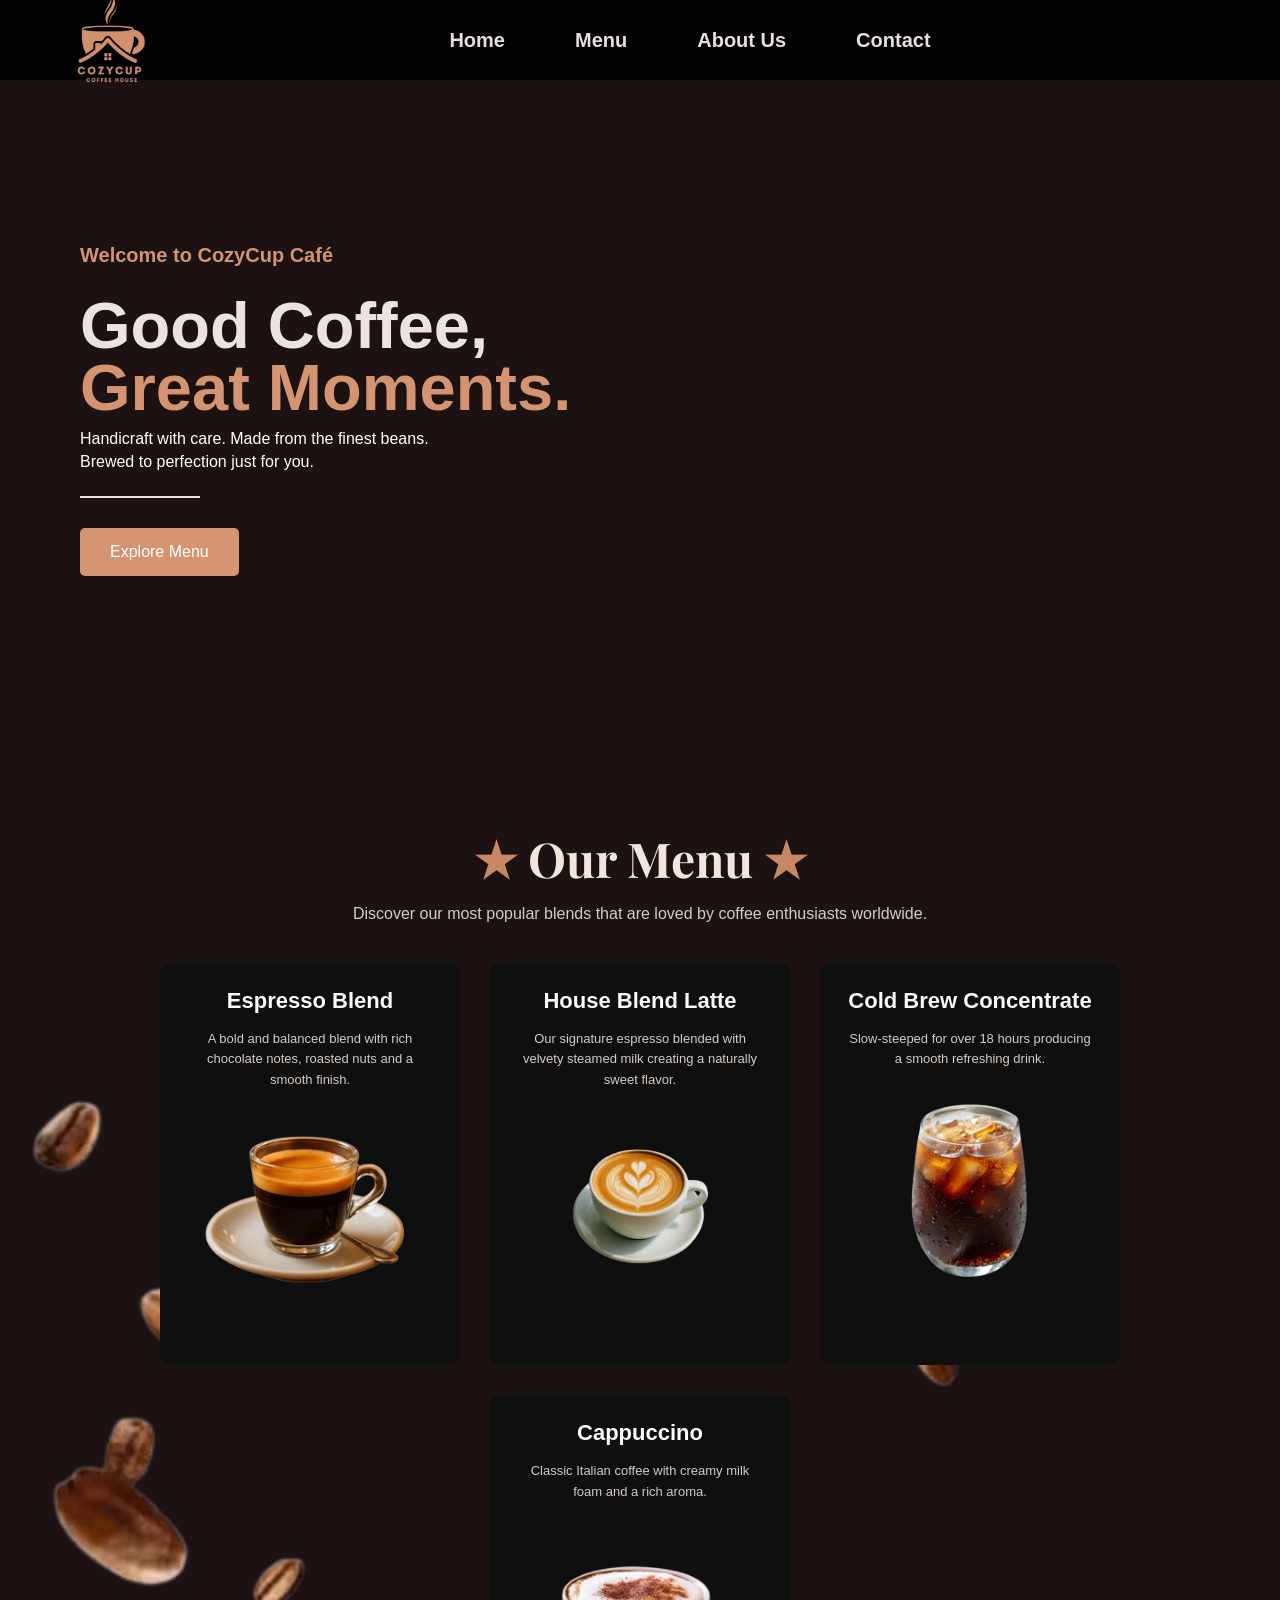
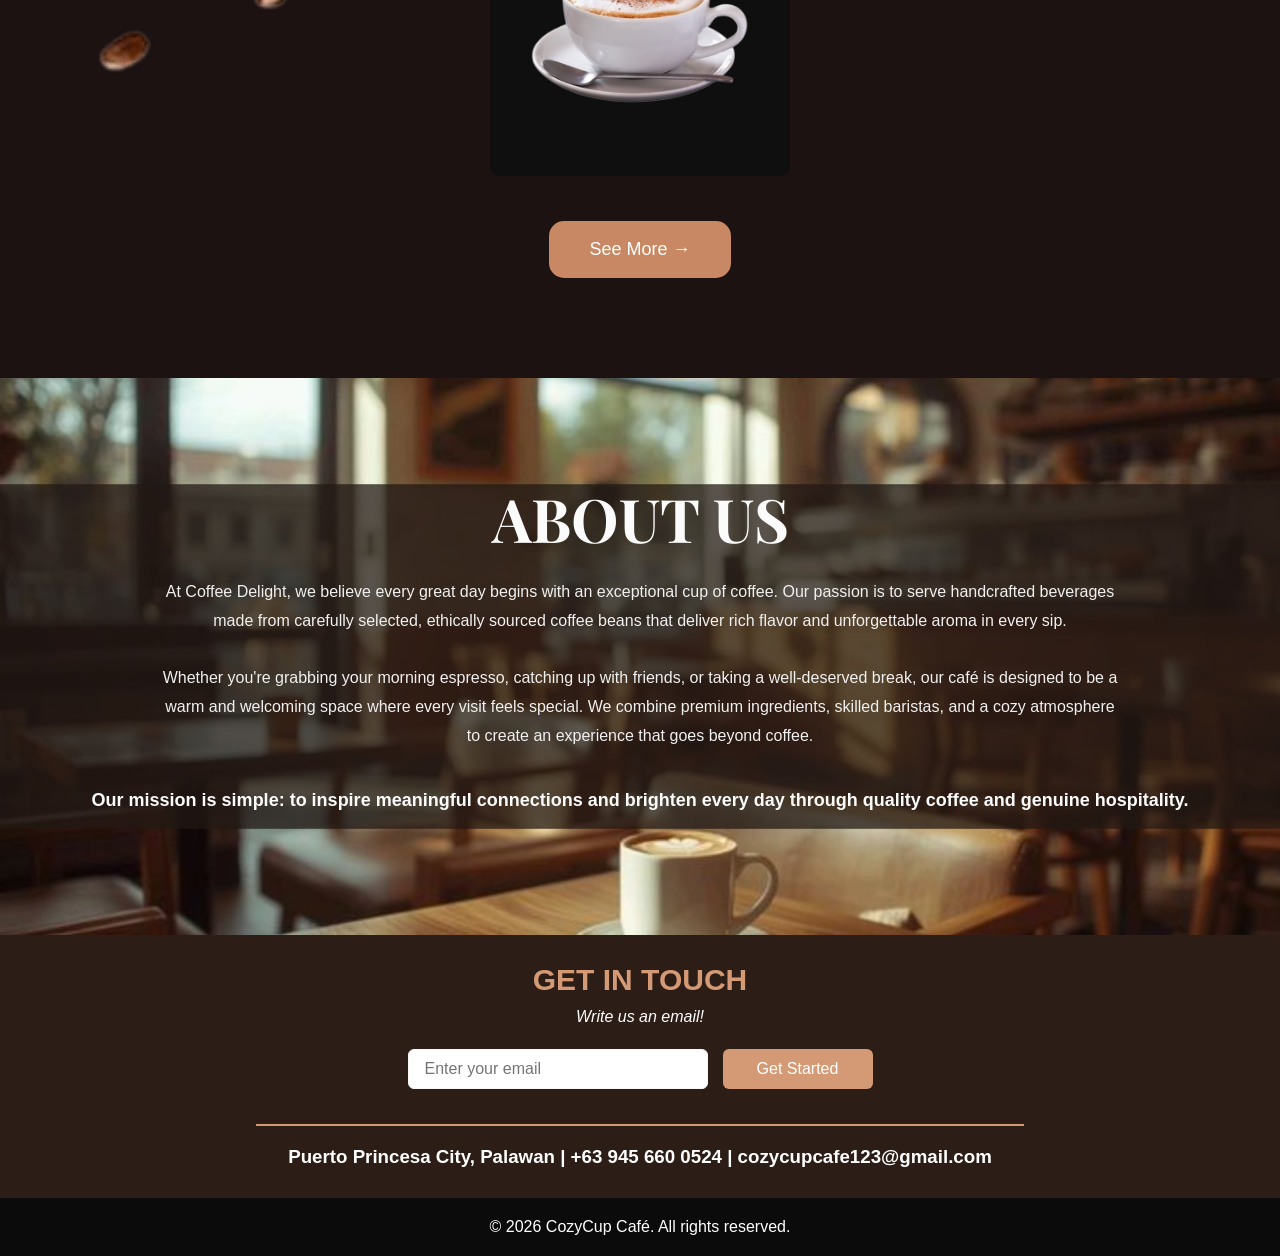
==== commit c6212078: "Merge 817e1192fc5a9822b289dda17008a5f01c677bef into b567944227c48bcd4b4f78b8da191df8b8501739" ====
--- a/index.html
+++ b/index.html
@@ -4,46 +4,131 @@
     <meta charset="UTF-8">
     <meta name="viewport" content="width=device-width, initial-scale=1.0">
     <link rel="stylesheet" href="css/styles.css">
+    <link rel="preconnect" href="https://fonts.googleapis.com">
+    <link href="https://fonts.googleapis.com/css2?family=Poppins:wght@300;400;500;600&family=Playfair+Display:wght@600&display=swap" rel="stylesheet">
     <title>CozyCup Café</title>
 </head>
 <body>
     <header>
         <nav>
             <div class="logo">
-                <img src="img/logo.png" alt="CozyCup Café Logo">
+                <img src="img/cozy.png" alt="CozyCup Café Logo">
             </div>
             <ul>
                 <li><a href="#home">Home</a></li>
                 <li><a href="#menu">Menu</a></li>
                 <li><a href="#about">About Us</a></li>
                 <li><a href="#contact">Contact</a></li>
-            </ul>
+            </ul> 
         </nav>
     </header>
 
     <section id="home" class="hero">
+
         <h1>Welcome to CozyCup Café</h1>
-        <p>Discover Your Perfect Brew</p>
+        <h2>Good Coffee,</h2>
+        <h3>Great Moments.</h3>
+        <p> Handicraft with care. Made from the finest beans.</p>
+        <p>Brewed to perfection just for you.</p>
+        <hr class="hero-line">
         <a href="#menu" class="cta-button">Explore Menu</a>
     </section>
 
     <section id="menu" class="menu">
-        <h2>Our Menu</h2>
-        <!-- Add menu items here -->
-    </section>
+
+    <h2><span class="star">★</span> Our Menu <span class="star">★</span></h2>
+
+    <p>
+        Discover our most popular blends that are loved by coffee enthusiasts worldwide.
+    </p>
+
+    <div class="cards">
+
+        <div class="card">
+            <h3>Espresso Blend</h3>
+            <p>
+                A bold and balanced blend with rich chocolate notes,
+                roasted nuts and a smooth finish.
+            </p>
+            <img src="img/espresso.png" alt="Espresso Blend">
+        </div>
+
+        <div class="card">
+            <h3>House Blend Latte</h3>
+            <p>
+                Our signature espresso blended with velvety steamed milk
+                creating a naturally sweet flavor.
+            </p>
+            <img src="img/house_blend_latte.png" alt="House Blend Latte">
+        </div>
+
+        <div class="card">
+            <h3>Cold Brew Concentrate</h3>
+            <p>
+                Slow-steeped for over 18 hours producing
+                a smooth refreshing drink.
+            </p>
+            <img src="img/cold_brew.png" alt="Cold Brew Concentrate">
+        </div>
+
+        <div class="card">
+            <h3>Cappuccino</h3>
+            <p>
+                Classic Italian coffee with creamy milk foam
+                and a rich aroma.
+            </p>
+            <img src="img/capuccino.png" alt="Cappuccino">
+        </div>
+
+    </div>
+
+    <button class="see-more">See More →</button>
+
+</section>
 
     <section id="about" class="about">
-        <h2>About Us</h2>
-        <p>Discover the story behind CozyCup Café...</p>
+       <h2>ABOUT US</h2>
+
+    <p>
+        At Coffee Delight, we believe every great day begins with an exceptional cup of coffee.
+        Our passion is to serve handcrafted beverages made from carefully selected, ethically
+        sourced coffee beans that deliver rich flavor and unforgettable aroma in every sip.
+    </p>
+
+    <p>
+        Whether you're grabbing your morning espresso, catching up with friends,
+        or taking a well-deserved break, our café is designed to be a warm and welcoming
+        space where every visit feels special. We combine premium ingredients,
+        skilled baristas, and a cozy atmosphere to create an experience that goes beyond coffee.
+    </p>
+
+    <h4>
+        Our mission is simple:
+        to inspire meaningful connections and brighten every day
+        through quality coffee and genuine hospitality.
+    </h4>
+
     </section>
 
     <section id="contact" class="contact">
-        <h2>Contact Us</h2>
-        <p>Have questions or feedback? Reach out to us...</p>
+        <h2>GET IN TOUCH</h2>
+        <p><i>Write us an email!</i></p>
+        <div class="email-container">
+
+        <input
+        type="email"
+        id="email"
+        name="email"
+        placeholder="Enter your email"
+        >
+        <button type="submit">Get Started</button>
+        </div>
+        <hr class="section-divider">
+        <h3>Puerto Princesa City, Palawan | +63 945 660 0524 | cozycupcafe123@gmail.com </h3>
     </section>
 
     <footer>
-        <p>&copy; 2023 CozyCup Café. All rights reserved.</p>
+        <p>&copy; 2026 CozyCup Café. All rights reserved.</p>
     </footer>
 </body>
 </html>
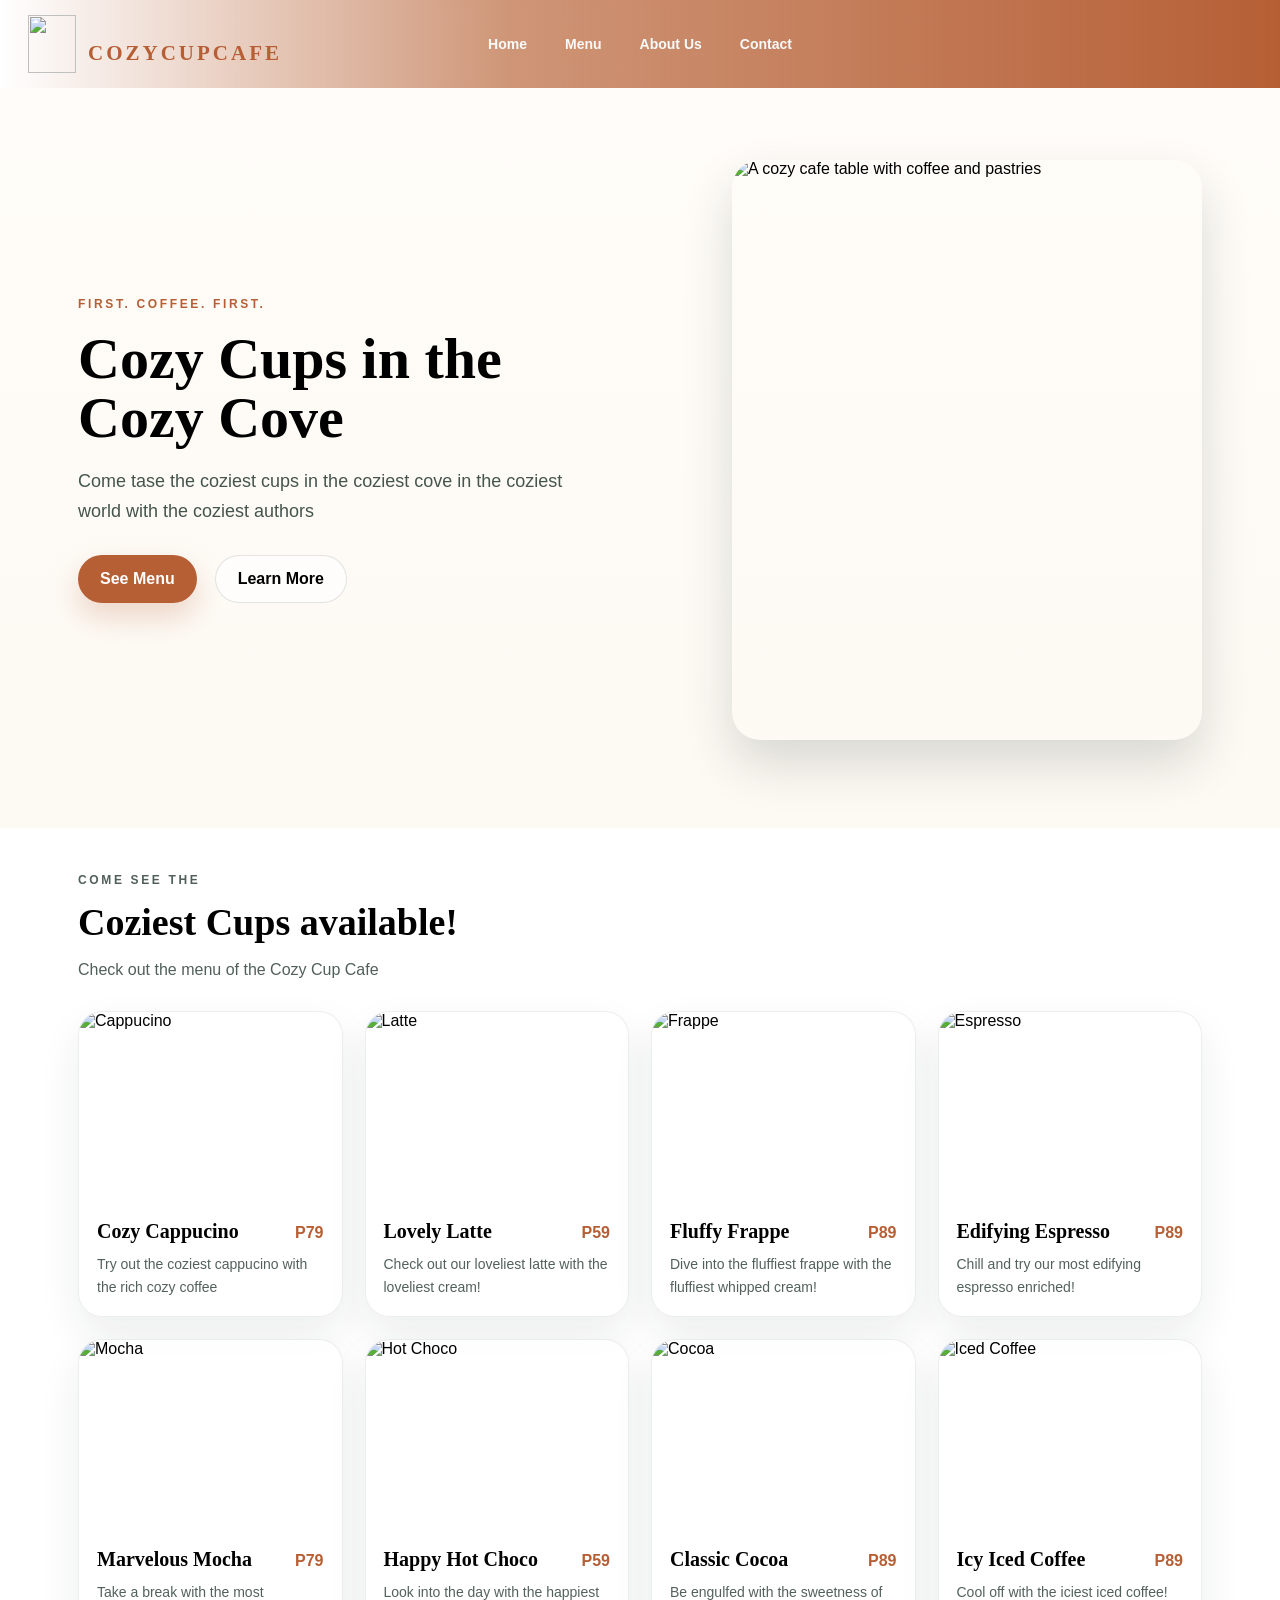
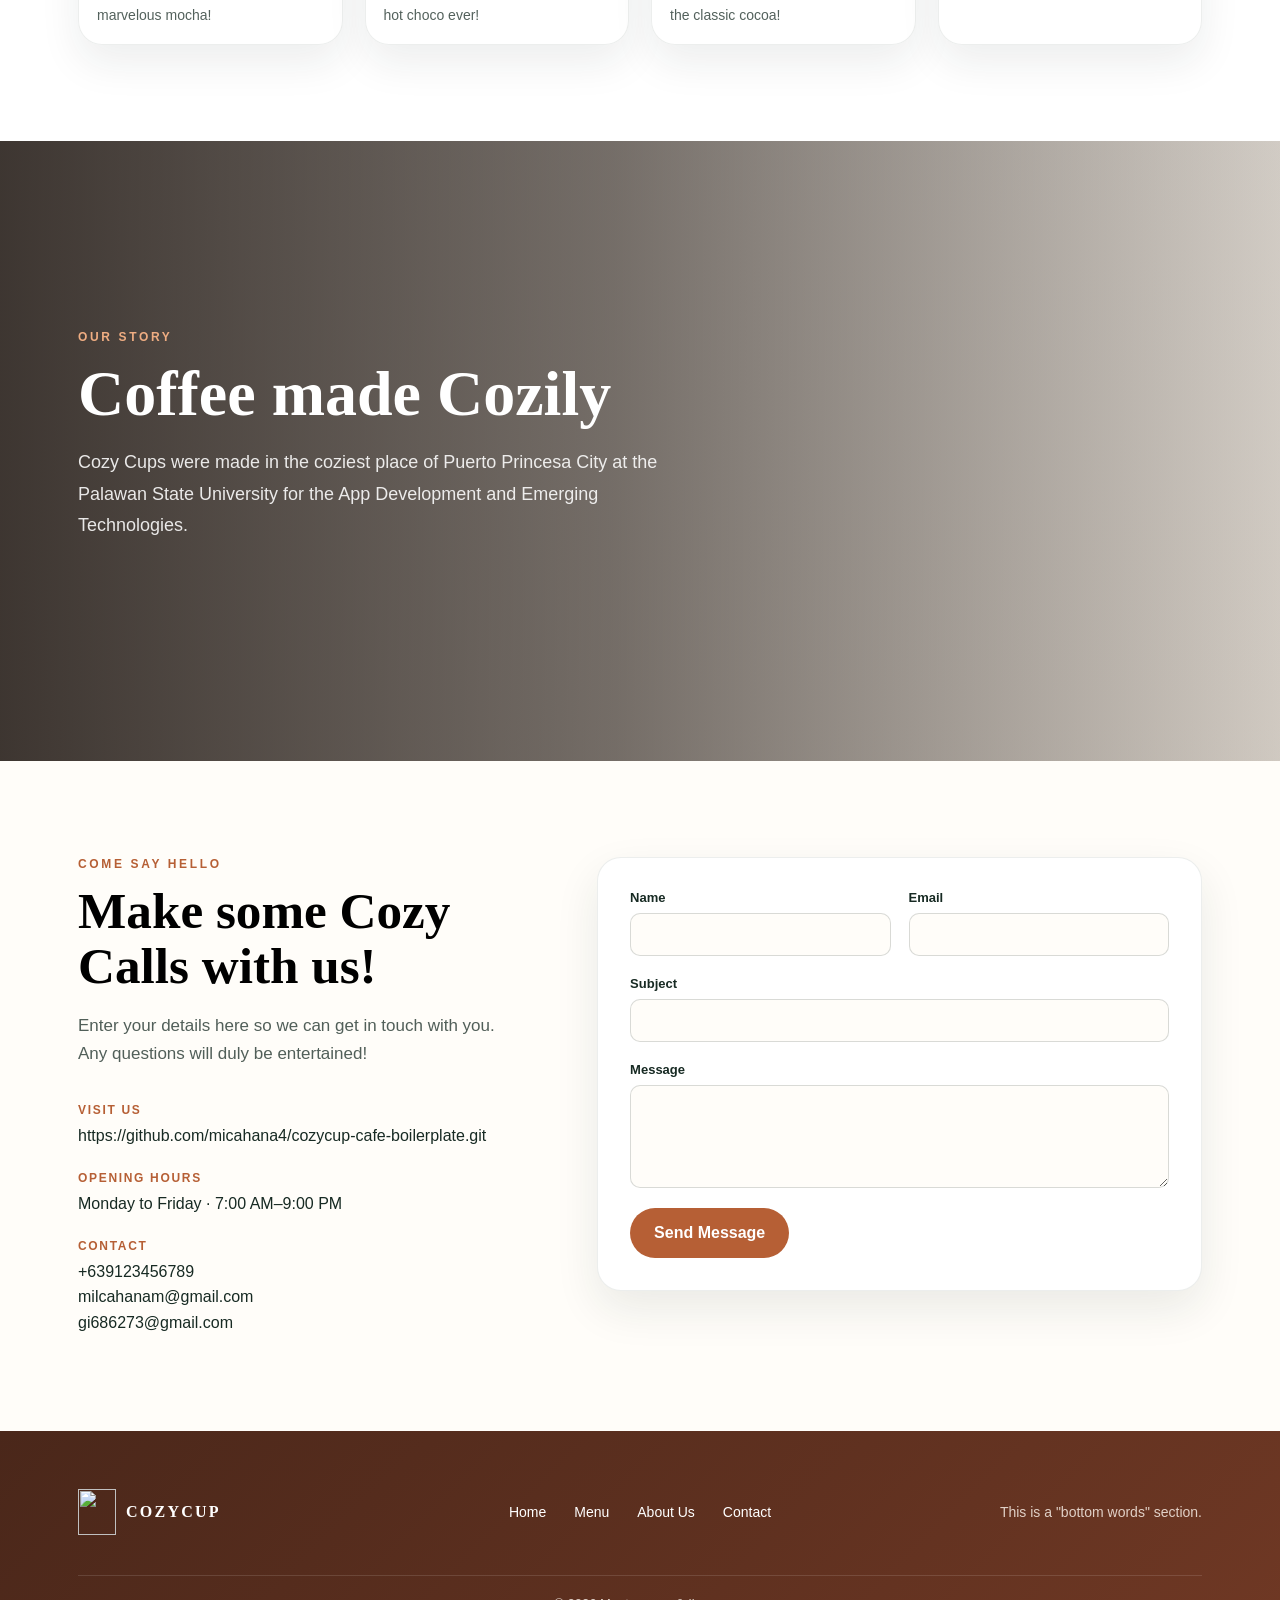
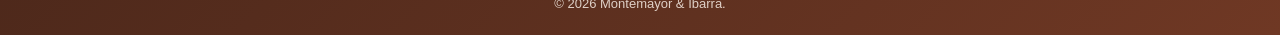
==== commit 34e12a4b: "Merge 18f0c780a66194d5d19f2fe8b35cd1f51f58120f into b567944227c48bcd4b4f78b8da191df8b8501739" ====
--- a/index.html
+++ b/index.html
@@ -1,134 +1,250 @@
-<!DOCTYPE html>
+<!doctype html>
 <html lang="en">
-<head>
-    <meta charset="UTF-8">
-    <meta name="viewport" content="width=device-width, initial-scale=1.0">
-    <link rel="stylesheet" href="css/styles.css">
-    <link rel="preconnect" href="https://fonts.googleapis.com">
-    <link href="https://fonts.googleapis.com/css2?family=Poppins:wght@300;400;500;600&family=Playfair+Display:wght@600&display=swap" rel="stylesheet">
-    <title>CozyCup Café</title>
-</head>
-<body>
-    <header>
-        <nav>
-            <div class="logo">
-                <img src="img/cozy.png" alt="CozyCup Café Logo">
-            </div>
-            <ul>
-                <li><a href="#home">Home</a></li>
-                <li><a href="#menu">Menu</a></li>
-                <li><a href="#about">About Us</a></li>
-                <li><a href="#contact">Contact</a></li>
-            </ul> 
+  <head>
+    <meta charset="UTF-8" />
+    <meta name="viewport" content="width=device-width, initial-scale=1.0" />
+    <title>Cozy Cup Cafe</title>
+    <link rel="stylesheet" href="css/styles.css" />
+
+    <!-- <style>
+      * {
+        outline: 1px solid red;
+      }
+    </style> -->
+  </head>
+  <body>
+    <header class="top">
+      <div class="top-inside">
+        <a class="logo" href="#home">
+          <img src="img/logo.png" />
+          <span class="logo-text"><strong>COZYCUPCAFE</strong></span>
+        </a>
+        <nav class="navigation" aria-label="Primary navigation">
+          <ul class="nav-stuff" id="primary-navigation">
+            <li><a href="#home">Home</a></li>
+            <li><a href="#menu">Menu</a></li>
+            <li><a href="#about">About Us</a></li>
+            <li><a href="#contact">Contact</a></li>
+          </ul>
         </nav>
+      </div>
     </header>
-
-    <section id="home" class="hero">
-
-        <h1>Welcome to CozyCup Café</h1>
-        <h2>Good Coffee,</h2>
-        <h3>Great Moments.</h3>
-        <p> Handicraft with care. Made from the finest beans.</p>
-        <p>Brewed to perfection just for you.</p>
-        <hr class="hero-line">
-        <a href="#menu" class="cta-button">Explore Menu</a>
-    </section>
-
-    <section id="menu" class="menu">
-
-    <h2><span class="star">★</span> Our Menu <span class="star">★</span></h2>
-
-    <p>
-        Discover our most popular blends that are loved by coffee enthusiasts worldwide.
-    </p>
-
-    <div class="cards">
-
-        <div class="card">
-            <h3>Espresso Blend</h3>
-            <p>
-                A bold and balanced blend with rich chocolate notes,
-                roasted nuts and a smooth finish.
-            </p>
-            <img src="img/espresso.png" alt="Espresso Blend">
+    <section id="home" class="first-part">
+      <div class="left-side">
+        <p class="small-words">
+          First. Coffee. First.
+        </p>
+        <h1>Cozy Cups in the Cozy Cove</h1>
+        <p class="main-words">
+          Come tase the coziest cups in the coziest cove in the coziest world
+          with the coziest authors
+        </p>
+        <div class="two-buttons">
+          <a href="#menu" class="button-one">See Menu</a>
+          <a href="#about" class="button-two">Learn More</a>
         </div>
-
-        <div class="card">
-            <h3>House Blend Latte</h3>
-            <p>
-                Our signature espresso blended with velvety steamed milk
-                creating a naturally sweet flavor.
-            </p>
-            <img src="img/house_blend_latte.png" alt="House Blend Latte">
+      </div>
+      <div class="right-picture">
+        <img
+          src="https://images.unsplash.com/photo-1495474472287-4d71bcdd2085?auto=format&fit=crop&w=1200&q=80"
+          alt="A cozy cafe table with coffee and pastries"
+        />
+      </div>
+    </section>
+    <section id="menu" class="second-part">
+      <div class="menu-title-area">
+        <p class="little-title">Come see the</p>
+        <h2>Coziest Cups available!</h2>
+        <p>
+          Check out the menu of the Cozy Cup Cafe
+        </p>
+      </div>
+      <div class="all-boxes">
+        <article class="menu-card">
+          <img
+            src="https://imgs.search.brave.com/USvxNxJBUX4VHE11VYzNwwa9sXIAXa1ZWkb_Dg4Fhak/rs:fit:860:0:0:0/g:ce/aHR0cHM6Ly9tZWRp/YS5nZXR0eWltYWdl/cy5jb20vaWQvMTM5/MDg3MDU3Ny9waG90/by9sYXR0ZS5qcGc_/cz02MTJ4NjEyJnc9/MCZrPTIwJmM9VFVJ/cjVJRFhuczFxMFVS/OVZZYlJpYVlLNDdI/YThrY0gyNzFYUlA0/MXo3TT0"
+            alt="Cappucino"
+          />
+          <div class="menu-card-body">
+            <div class="menu-card-top">
+              <h3>Cozy Cappucino</h3>
+              <span>P79</span>
+            </div>
+            <p>Try out the coziest cappucino with the rich cozy coffee</p>
+          </div>
+        </article>
+        <article class="menu-card">
+          <img
+            src="https://imgs.search.brave.com/HWbpcq0Qm4EJhCJUcvqDcmrKmQ5KV9kzzFNdUrwOdck/rs:fit:860:0:0:0/g:ce/aHR0cHM6Ly9pbWFn/ZXMudW5zcGxhc2gu/Y29tL3Bob3RvLTE1/NzA5Njg5MTU4NjAt/NTRkNWMzMDFmYTlm/P2ZtPWpwZyZxPTYw/Jnc9MzAwMCZhdXRv/PWZvcm1hdCZmaXQ9/Y3JvcCZpeGxpYj1y/Yi00LjEuMCZpeGlk/PU0zd3hNakEzZkRC/OE1IeHpaV0Z5WTJo/OE1qQjhmR3hoZEhS/bGZHVnVmREI4ZkRC/OGZId3c"
+            alt="Latte"
+          />
+          <div class="menu-card-body">
+            <div class="menu-card-top">
+              <h3>Lovely Latte</h3>
+              <span>P59</span>
+            </div>
+            <p>Check out our loveliest latte with the loveliest cream!</p>
+          </div>
+        </article>
+        <article class="menu-card">
+          <img
+            src="https://imgs.search.brave.com/nqjIiup7GofLAcCmwt-cZfNqTQxzZJjIGMctxQ5W2JU/rs:fit:860:0:0:0/g:ce/aHR0cHM6Ly9pbWcu/ZnJlZXBpay5jb20v/cHJlbWl1bS1waG90/by9pY2VkLWJsZW5k/ZWQtZnJhcHB1Y2lu/b180NjUyNy0xNTAu/anBnP3NlbXQ9YWlz/X2h5YnJpZCZ3PTc0/MCZxPTgw"
+            alt="Frappe"
+          />
+          <div class="menu-card-body">
+            <div class="menu-card-top">
+              <h3>Fluffy Frappe</h3>
+              <span>P89</span>
+            </div>
+            <p>Dive into the fluffiest frappe with the fluffiest whipped cream!</p>
+          </div>
+        </article>
+        <article class="menu-card">
+          <img
+            src="https://imgs.search.brave.com/eUBlZ8dYK4tFSp2s5F5_mAnQJo73fOs7eAV8E7hq4cE/rs:fit:860:0:0:0/g:ce/aHR0cHM6Ly9tZWRp/YS5pc3RvY2twaG90/by5jb20vaWQvMTMw/NjgxODc5My9waG90/by9lc3ByZXNzby1h/bmQtY29mZmVlLWJl/YW5zLW9uLXBsYXN0/ZXItYmFja2dyb3Vu/ZC1jb3B5LXNwYWNl/LmpwZz9zPTYxMng2/MTImdz0wJms9MjAm/Yz1tR3hiVVd2RlRa/NGRyRlZ5VjVLZnhw/LU44QzBnLUIwRnp1/SFJCSHprVFpzPQ"
+            alt="Espresso"
+          />
+          <div class="menu-card-body">
+            <div class="menu-card-top">
+              <h3>Edifying Espresso</h3>
+              <span>P89</span>
+            </div>
+            <p>Chill and try our most edifying espresso enriched!</p>
+          </div>
+        </article>
+        <article class="menu-card">
+          <img
+            src="https://imgs.search.brave.com/Iwbajy0X_w8dC3nqGv6GYqcEnFwmVR3UPA4CKsz1lqw/rs:fit:860:0:0:0/g:ce/aHR0cHM6Ly90aHVt/YnMuZHJlYW1zdGlt/ZS5jb20vYi9ob3Qt/bW9jaGEtY29mZmVl/LXNlcnZlZC13aGl0/ZS1jdXAtd29vZGVu/LXRhYmxlLTM5NDc1/NzY0LmpwZw"
+            alt="Mocha"
+          />
+          <div class="menu-card-body">
+            <div class="menu-card-top">
+              <h3>Marvelous Mocha</h3>
+              <span>P79</span>
+            </div>
+            <p>Take a break with the most marvelous mocha!</p>
+          </div>
+        </article>
+        <article class="menu-card">
+          <img
+            src="https://imgs.search.brave.com/zUGX4gN1gKFfktACje9r2BfICsyC759dQiHWLgfcA6U/rs:fit:860:0:0:0/g:ce/aHR0cHM6Ly9zdGF0/aWMudmVjdGVlenku/Y29tL3N5c3RlbS9y/ZXNvdXJjZXMvdGh1/bWJuYWlscy8wMjIv/NDUxLzEyMC9zbWFs/bC9nZW5lcmF0aXZl/LWFpLWlsbHVzdHJh/dGlvbi1vZi1hLWN1/cC1vZi1ob3QtY2hv/Y29sYXRlLXdpdGgt/bWFyc2htYWxsb3dz/LXBob3RvLmpwZw"
+            alt="Hot Choco"
+          />
+          <div class="menu-card-body">
+            <div class="menu-card-top">
+              <h3>Happy Hot Choco</h3>
+              <span>P59</span>
+            </div>
+            <p>Look into the day with the happiest hot choco ever!</p>
+          </div>
+        </article>
+        <article class="menu-card">
+          <img
+            src="https://imgs.search.brave.com/TViJsV1JNzmFw7t-MhX6mHf6FtAqZYlh5lpVMVxi_bA/rs:fit:860:0:0:0/g:ce/aHR0cHM6Ly9zdGF0/aWMudmVjdGVlenku/Y29tL3N5c3RlbS9y/ZXNvdXJjZXMvdGh1/bWJuYWlscy8wNTEv/MjAwLzUwNC9zbWFs/bC9yaWNoLWNyZWFt/eS1ob3QtY2hvY29s/YXRlLWEtbHVzY2lv/dXMtaG90LWNob2Nv/bGF0ZS1zZXJ2ZWQt/aW4tYS1jb2ZmZWUt/Y3VwLXBlcmZlY3Qt/Zm9yLWEtY296eS1p/bmR1bGdlbmNlLXBo/b3RvLmpwZw"
+            alt="Cocoa"
+          />
+          <div class="menu-card-body">
+            <div class="menu-card-top">
+              <h3>Classic Cocoa</h3>
+              <span>P89</span>
+            </div>
+            <p>Be engulfed with the sweetness of the classic cocoa!</p>
+          </div>
+        </article>
+        <article class="menu-card">
+          <img
+            src="https://imgs.search.brave.com/HjQS4uE3-dJb3_-I8gELKNeNagfR_POdXmggd1UNI5M/rs:fit:860:0:0:0/g:ce/aHR0cHM6Ly9pbWcu/bWFnbmlmaWMuY29t/L2ZyZWUtcGhvdG8v/cmVmcmVzaGluZy1p/Y2VkLWNvZmZlZS13/aXRoLWljZS1jdWJl/cy1kYXJrLWJhY2tn/cm91bmRfODQ0NDMt/ODM4MjUuanBnP3Nl/bXQ9YWlzX2h5YnJp/ZCZ3PTc0MCZxPTgw"
+            alt="Iced Coffee"
+          />
+          <div class="menu-card-body">
+            <div class="menu-card-top">
+              <h3>Icy Iced Coffee</h3>
+              <span>P89</span>
+            </div>
+            <p>Cool off with the iciest iced coffee!</p>
+          </div>
+        </article>
+      </div>
+    </section>
+    <section id="about" class="third-part">
+      <div class="about-stuff">
+        <p class="about-small-text">Our story</p>
+        <h2>Coffee made Cozily</h2>
+        <p>
+          Cozy Cups were made in the coziest place of Puerto Princesa City
+          at the Palawan State University for the App Development and Emerging Technologies.
+        </p>
+        <!-- <a href="#contact" class="about-button">Visit CozyCup</a> -->
+      </div>
+    </section>
+    <section id="contact" class="fourth-part">
+      <div class="contact-stuff">
+        <div class="contact-left">
+          <p class="little-title">Come say hello</p>
+          <h2>Make some Cozy Calls with us!</h2>
+          <p>
+            Enter your details here so we can get in touch with you. Any questions
+            will duly be entertained!
+          </p>
+          <div class="contact-info-things">
+            <div>
+              <span>Visit us</span>
+              <p>https://github.com/micahana4/cozycup-cafe-boilerplate.git</p>
+            </div>
+            <div>
+              <span>Opening hours</span>
+              <p>Monday to Friday · 7:00 AM–9:00 PM</p>
+            </div>
+            <div>
+              <span>Contact</span>
+              <p><a href="tel:+639123456789">+639123456789</a></p>
+              <p><a href="milcahanam@gmail.com">milcahanam@gmail.com</a></p>
+              <p><a href="gi686273@gmail.com">gi686273@gmail.com</a></p>
+            </div>
+          </div>
         </div>
-
-        <div class="card">
-            <h3>Cold Brew Concentrate</h3>
-            <p>
-                Slow-steeped for over 18 hours producing
-                a smooth refreshing drink.
-            </p>
-            <img src="img/cold_brew.png" alt="Cold Brew Concentrate">
-        </div>
-
-        <div class="card">
-            <h3>Cappuccino</h3>
-            <p>
-                Classic Italian coffee with creamy milk foam
-                and a rich aroma.
-            </p>
-            <img src="img/capuccino.png" alt="Cappuccino">
-        </div>
-
-    </div>
-
-    <button class="see-more">See More →</button>
-
-</section>
-
-    <section id="about" class="about">
-       <h2>ABOUT US</h2>
-
-    <p>
-        At Coffee Delight, we believe every great day begins with an exceptional cup of coffee.
-        Our passion is to serve handcrafted beverages made from carefully selected, ethically
-        sourced coffee beans that deliver rich flavor and unforgettable aroma in every sip.
-    </p>
-
-    <p>
-        Whether you're grabbing your morning espresso, catching up with friends,
-        or taking a well-deserved break, our café is designed to be a warm and welcoming
-        space where every visit feels special. We combine premium ingredients,
-        skilled baristas, and a cozy atmosphere to create an experience that goes beyond coffee.
-    </p>
-
-    <h4>
-        Our mission is simple:
-        to inspire meaningful connections and brighten every day
-        through quality coffee and genuine hospitality.
-    </h4>
-
-    </section>
-
-    <section id="contact" class="contact">
-        <h2>GET IN TOUCH</h2>
-        <p><i>Write us an email!</i></p>
-        <div class="email-container">
-
-        <input
-        type="email"
-        id="email"
-        name="email"
-        placeholder="Enter your email"
-        >
-        <button type="submit">Get Started</button>
-        </div>
-        <hr class="section-divider">
-        <h3>Puerto Princesa City, Palawan | +63 945 660 0524 | cozycupcafe123@gmail.com </h3>
-    </section>
-
-    <footer>
-        <p>&copy; 2026 CozyCup Café. All rights reserved.</p>
+        <form class="message-box" action="#" method="post">
+          <div class="two-inputs">
+            <label>
+              Name
+              <input type="text" name="name" autocomplete="name" required />
+            </label>
+            <label>
+              Email
+              <input type="email" name="email" autocomplete="email" required />
+            </label>
+          </div>
+          <label>
+            Subject
+            <input type="text" name="subject" required />
+          </label>
+          <label>
+            Message
+            <textarea name="message" rows="5" required></textarea>
+          </label>
+          <button type="submit">Send Message</button>
+        </form>
+      </div>
+    </section>
+    <footer class="bottom-part">
+      <div class="bottom-stuff">
+        <a class="bottom-logo" href="#home" aria-label="CozyCup Café home">
+          <img src="img/logo.png" alt="" />
+          <span>COZYCUP</span>
+        </a>
+        <nav aria-label="Footer navigation">
+          <ul class="bottom-links">
+            <li><a href="#home">Home</a></li>
+            <li><a href="#menu">Menu</a></li>
+            <li><a href="#about">About Us</a></li>
+            <li><a href="#contact">Contact</a></li>
+          </ul>
+        </nav>
+        <p class="bottom-words">This is a "bottom words" section.</p>
+      </div>
+      <div class="very-bottom">
+        <p>&copy; 2026 Montemayor & Ibarra.</p>
+      </div>
     </footer>
-</body>
+  </body>
 </html>
--- a/css/styles.css
+++ b/css/styles.css
@@ -1,357 +1,573 @@
-/* Reset some default styles */
-body, h1, h2, h3, p, ul, li {
-    margin: 0;
-    padding: 0;
+* {
+  box-sizing: border-box;
+  margin: 0;
+  padding: 0;
+}
+
+:root {
+  --nav-ink: #f8fbfa;
+  --nav-accent: #b65f35;
+  --nav-surface: #fffdf8;
+  --nav-border: rgba(23, 42, 35, 0.12);
+}
+
+html {
+  scroll-behavior: smooth;
 }
 
 body {
-    font-family: Arial, sans-serif;
-    background-color: #1C1211;
-    color: #fcfbfb;
-}
-
-header {
-    background-color: #030202;
-    box-shadow: 0 2px 5px hwb(0 0% 100% / 0.1);
-}
-
-nav {
-    display: flex;
-    justify-content: space-between;
-    align-items: center;
-    height: 80px;
-    padding: 0 50px;
+  /* color: var(--nav-ink); */
+  font-family: Arial, Helvetica, sans-serif;
+  background: linear-gradient(180deg, #fffdf9 0%, #f7efe4 100%);
+}
+
+.top {
+  position: sticky; /* visible pag nag scroll */
+  top: 0px; /* pwesto palayo sa taas */
+  z-index: 100; /* taas sa ibabaw sa ubang mga elemento, positive sa ibabaw, negative sa ilalim */
+  width: 100%;
+  background: linear-gradient(
+    90deg,
+    #ffffff 0%,
+    #b66035aa 40%,
+    #b65f35 100%
+  ); /* pa line lng ang kulay */
+  backdrop-filter: blur(14px); /* blur sa background */
+}
+
+.top-inside {
+  width: 100%; /* para sagad yung width sa screen */
+  min-height: 88px; /* limit ng height ng header */
+  padding: 0 28px; /* padding sa left and right */
+  display: flex; /* para mag horizontal yung mga element sa loob */
+  align-items: center;
+  position: relative; /* para ma center yung mga element sa loob */
+}
+
+.logo {
+  flex: 0 0 auto; /* para hindi mag stretch yung logo */
+  display: inline-flex; /* para mag horizontal yung mga element sa loob */
+  align-items: center;
+  gap: 12px; /* gap sa pagitan ng logo at cozy cup cafe na text */
+  text-decoration: none; /* para walang underline sa a yung anchor tag <a></a> kasi in default may underline yan */
 }
 
 .logo img {
-    width: 80px;
-    height: auto;
-    padding-left: 20px;
-}
-
-nav ul {
-    list-style: none;
-    display: flex;
-    gap: 70px;
-    margin: 0 auto;
-    padding: 0;
-}
-
-nav a {
-    text-decoration: none;
-    color: #efe7e7f6;
-    font-weight: bold;
-    font-family: 'Segoe UI', Tahoma, Geneva, Verdana, sans-serif;
-    font-size: 20px;
-    transition: color 0.3s;
-}
-
-nav a:hover {
-    color: #5a3d2b;
-}
-
-.hero {
-    text-align: left;
-    padding: 150px 0 150px 80px;
-    background-image: url("../img/coffee_bg.png");
-    background-size: cover;
-    background-position: center;
-    background-repeat: no-repeat;
-    color: white;
-}
-
-.hero h1 {
-    font-size: 20px;
-    color: #D49472;
-    margin-bottom: 20px;
-    line-height: 2.5;
-}
-
-.hero h2 {
-    font-size: 65px;
-    color: #e9e4e1;
-    margin-bottom: 20px;
-    line-height: 0.8;
-}
-
-.hero h3 {
-    font-size: 65px;
-    color: #D49472;
-    margin-bottom: 30px;
-    line-height: 0.5;
-}
-
-.hero-line {
-    width: 120px;
-    height: 2px;
-    background-color: #e9e4e1;
-    border: none;
-    margin: 30px 0;
-}
-
-.hero p {
-    font-family: 'Segoe UI', Tahoma, Geneva, Verdana, sans-serif;
-    font-size: 16px;
-    margin-bottom: 15px;
-    line-height: 0.5;
-}
-
-.cta-button {
-    display: inline-block;
-    font-family: 'Segoe UI', Tahoma, Geneva, Verdana, sans-serif;
-    padding: 15px 30px;
-    background-color: #D49472;
-    color: white;
-    text-decoration: none;
-    border-radius: 5px;
-}
-
-.cta-button:hover {
-    background-color: #5a3d2b;
-}
-
-.menu {
-    background-image: url("../img/beans.png");
-    background-repeat: no-repeat;
-    padding: 100px 0;
+  /* wala size lang ng logo to sa header */
+  width: 48px;
+  height: 58px;
+  object-fit: contain;
+}
+
+.logo span {
+  display: flex;
+  flex-direction: column;
+  line-height: 1;
+}
+
+.logo-text {
+  padding-top: 18px;
+  font-size: 30px;
+  letter-spacing: 3px;
+  color: var(--nav-accent);
+}
+
+.logo strong {
+  font-family:
+    Georgia, "Times New Roman", serif; /* font lang sa cozy cup cafe na text */
+  font-size: 21px;
+}
+
+.navigation {
+  position: absolute; /* para ma center yung navigation sa header */
+  left: 50%; /* para ma center yung navigation sa header */
+  transform: translateX(-50%);
+}
+
+.nav-stuff {
+  /* para sa mga link sa navigation */
+  display: flex;
+  align-items: center;
+  gap: clamp(22px, 3vw, 38px);
+  list-style: none;
+}
+
+.nav-stuff a {
+  /* para sa mga link sa navigation */
+  position: relative;
+  color: var(--nav-ink);
+  font-size: 14px;
+  font-weight: 700;
+  text-decoration: none;
+}
+
+.nav-stuff a:not(.visit-button)::after {
+  content: "";
+  position: absolute;
+  right: 0;
+  bottom: -7px;
+  left: 0;
+  height: 2px;
+  background: var(--nav-accent);
+  transform: scaleX(0);
+  transform-origin: right;
+  transition: transform 180ms ease;
+}
+
+.nav-stuff a:hover::after,
+.nav-stuff a:focus-visible::after {
+  transform: scaleX(1);
+  transform-origin: left;
+}
+
+.first-part {
+  display: flex;
+  align-items: center;
+  justify-content: space-between;
+  gap: 48px;
+  max-width: 1180px;
+  margin: 0 auto;
+  padding: 72px 28px 88px;
+}
+
+.left-side {
+  max-width: 560px;
+}
+
+.small-words {
+  margin-bottom: 18px;
+  color: var(--nav-accent);
+  font-size: 12px;
+  font-weight: 700;
+  letter-spacing: 0.22em;
+  text-transform: uppercase;
+}
+
+.first-part h1 {
+  margin-bottom: 18px;
+  font-family: Georgia, "Times New Roman", serif;
+  font-size: 58px;
+  line-height: 1.02;
+}
+
+.main-words {
+  margin-bottom: 28px;
+  max-width: 520px;
+  color: rgba(23, 42, 35, 0.8);
+  font-size: 18px;
+  line-height: 1.7;
+}
+
+.two-buttons {
+  display: flex;
+  align-items: center;
+  gap: 18px;
+}
+
+.button-one,
+.button-two {
+  display: inline-flex;
+  align-items: center;
+  justify-content: center;
+  min-height: 48px;
+  padding: 0 22px;
+  border-radius: 999px;
+  text-decoration: none;
+  font-weight: 700;
+}
+
+.button-one {
+  color: #fff;
+  background: var(--nav-accent);
+  box-shadow: 0 14px 30px rgba(182, 95, 53, 0.24);
+}
+
+.button-two {
+  color: black;
+  background: rgba(255, 255, 255, 0.65);
+  border: 1px solid rgba(23, 42, 35, 0.12);
+}
+
+.right-picture {
+  flex: 0 0 470px;
+}
+
+.right-picture img {
+  display: block;
+  width: 100%;
+  height: 580px;
+  object-fit: cover;
+  border-radius: 28px;
+  box-shadow: 0 24px 50px rgba(23, 42, 35, 0.16);
+}
+
+.second-part {
+  width: 100%;
+  max-width: none;
+  margin: 0;
+  padding: 42px 0 96px;
+  background: #ffffff;
+}
+
+.menu-title-area {
+  width: 100%;
+  padding: 0 28px;
+  max-width: 1180px;
+  margin: 0 auto 28px;
+}
+
+.little-title {
+  margin-bottom: 12px;
+  color: var(--nav-accent);
+  font-size: 12px;
+  font-weight: 700;
+  letter-spacing: 0.22em;
+  text-transform: uppercase;
+}
+
+.menu-title-area h2 {
+  max-width: 584px;
+  margin-bottom: 12px;
+  font-family: Georgia, "Times New Roman", serif;
+  font-size: 38px;
+  line-height: 1.1;
+}
+
+.menu-title-area p {
+  max-width: 584px;
+  color: rgba(23, 42, 35, 0.75);
+  line-height: 1.7;
+}
+
+.all-boxes {
+  width: 100%;
+  max-width: 1180px;
+  margin: 0 auto;
+  padding: 0 28px;
+  display: grid;
+  grid-template-columns: repeat(4, minmax(0, 1fr));
+  gap: 22px;
+}
+
+.menu-card {
+  overflow: hidden;
+  border-radius: 24px;
+  background: rgba(255, 255, 255, 0.72);
+  border: 1px solid rgba(23, 42, 35, 0.08);
+  box-shadow: 0 18px 40px rgba(23, 42, 35, 0.08);
+}
+
+.menu-card img {
+  display: block;
+  width: 100%;
+  height: 190px;
+  object-fit: cover;
+}
+
+.menu-card-body {
+  padding: 18px;
+}
+
+.menu-card-top {
+  display: flex;
+  align-items: baseline;
+  justify-content: space-between;
+  gap: 12px;
+  margin-bottom: 10px;
+}
+
+.menu-card-top h3 {
+  font-family: Georgia, "Times New Roman", serif;
+  font-size: 20px;
+}
+
+.menu-card-top span {
+  color: var(--nav-accent);
+  font-weight: 700;
+}
+
+.menu-card-body p {
+  color: rgba(23, 42, 35, 0.74);
+  line-height: 1.6;
+  font-size: 14px;
+}
+
+.third-part {
+  min-height: 620px;
+  padding: 96px 28px;
+  display: flex;
+  align-items: center;
+  color: #fff;
+  background:
+    linear-gradient(
+      90deg,
+      rgba(20, 12, 8, 0.82) 0%,
+      rgba(20, 12, 8, 0.58) 48%,
+      rgba(20, 12, 8, 0.18) 100%
+    ),
+    url("https://images.unsplash.com/photo-1445116572660-236099ec97a0?auto=format&fit=crop&w=2000&q=85")
+      center / cover no-repeat;
+}
+
+.about-stuff {
+  width: 100%;
+  max-width: 1124px;
+  margin: 0 auto;
+}
+
+.about-stuff > * {
+  max-width: 580px;
+}
+
+.about-small-text {
+  margin-bottom: 16px;
+  color: #efad82;
+  font-size: 12px;
+  font-weight: 700;
+  letter-spacing: 0.22em;
+  text-transform: uppercase;
+}
+
+.about-stuff h2 {
+  margin-bottom: 20px;
+  font-family: Georgia, "Times New Roman", serif;
+  font-size: clamp(42px, 5vw, 64px);
+  line-height: 1.05;
+}
+
+.about-stuff > p:not(.about-small-text) {
+  margin-bottom: 30px;
+  color: rgba(255, 255, 255, 0.88);
+  font-size: 18px;
+  line-height: 1.75;
+}
+
+.about-button {
+  display: inline-flex;
+  min-height: 48px;
+  padding: 0 22px;
+  align-items: center;
+  justify-content: center;
+  color: #fff;
+  background: var(--nav-accent);
+  border-radius: 999px;
+  font-weight: 700;
+  text-decoration: none;
+  box-shadow: 0 14px 30px rgba(0, 0, 0, 0.24);
+}
+
+.fourth-part {
+  padding: 96px 28px;
+  background: #fffdf9;
+}
+
+.contact-stuff {
+  max-width: 1124px;
+  margin: 0 auto;
+  display: grid;
+  grid-template-columns: minmax(0, 0.85fr) minmax(0, 1.15fr);
+  align-items: start;
+  gap: 72px;
+}
+
+.contact-left h2 {
+  margin-bottom: 18px;
+  font-family: Georgia, "Times New Roman", serif;
+  font-size: clamp(38px, 4vw, 52px);
+  line-height: 1.08;
+}
+
+.contact-left > p:not(.little-title) {
+  color: rgba(23, 42, 35, 0.75);
+  font-size: 17px;
+  line-height: 1.7;
+}
+
+.contact-info-things {
+  margin-top: 34px;
+  display: grid;
+  gap: 22px;
+}
+
+.contact-info-things span {
+  display: block;
+  margin-bottom: 6px;
+  color: var(--nav-accent);
+  font-size: 12px;
+  font-weight: 700;
+  letter-spacing: 0.14em;
+  text-transform: uppercase;
+}
+
+.contact-info-things p,
+.contact-info-things a {
+  color: #172a23;
+  line-height: 1.6;
+  text-decoration: none;
+}
+
+.message-box {
+  padding: 32px;
+  display: grid;
+  gap: 20px;
+  background: #fff;
+  border: 1px solid rgba(23, 42, 35, 0.08);
+  border-radius: 24px;
+  box-shadow: 0 18px 45px rgba(23, 42, 35, 0.09);
+}
+
+.two-inputs {
+  display: grid;
+  grid-template-columns: repeat(2, minmax(0, 1fr));
+  gap: 18px;
+}
+
+.message-box label {
+  display: grid;
+  gap: 8px;
+  color: #172a23;
+  font-size: 13px;
+  font-weight: 700;
+}
+
+.message-box input,
+.message-box textarea {
+  width: 100%;
+  padding: 13px 14px;
+  color: #172a23;
+  font: inherit;
+  background: #fffdf9;
+  border: 1px solid rgba(23, 42, 35, 0.16);
+  border-radius: 10px;
+  outline: none;
+}
+
+.message-box textarea {
+  resize: vertical;
+}
+
+.message-box input:focus,
+.message-box textarea:focus {
+  border-color: var(--nav-accent);
+  box-shadow: 0 0 0 3px rgba(182, 95, 53, 0.14);
+}
+
+.message-box button {
+  min-height: 50px;
+  padding: 0 24px;
+  justify-self: start;
+  color: #fff;
+  background: var(--nav-accent);
+  border: 0;
+  border-radius: 999px;
+  font: inherit;
+  font-weight: 700;
+  cursor: pointer;
+}
+
+.bottom-part {
+  padding: 58px 28px 24px;
+  color: rgba(255, 248, 240, 0.8);
+  background: linear-gradient(135deg, #4a271a 0%, #6f3824 100%);
+}
+
+.bottom-stuff,
+.very-bottom {
+  max-width: 1124px;
+  margin: 0 auto;
+}
+
+.bottom-stuff {
+  display: grid;
+  grid-template-columns: 1fr auto 1fr;
+  align-items: center;
+  gap: 40px;
+}
+
+.bottom-logo {
+  display: inline-flex;
+  align-items: center;
+  gap: 10px;
+  color: #fff;
+  font-family: Georgia, "Times New Roman", serif;
+  font-weight: 700;
+  letter-spacing: 0.14em;
+  text-decoration: none;
+}
+
+.bottom-logo img {
+  width: 38px;
+  height: 46px;
+  object-fit: contain;
+}
+
+.bottom-links {
+  display: flex;
+  gap: 28px;
+  list-style: none;
+}
+
+.bottom-links a {
+  color: #fff;
+  font-size: 14px;
+  text-decoration: none;
+}
+
+.bottom-words {
+  justify-self: end;
+  text-align: right;
+  font-size: 14px;
+}
+
+.very-bottom {
+  margin-top: 40px;
+  padding-top: 20px;
+  border-top: 1px solid rgba(255, 255, 255, 0.12);
+  text-align: center;
+  font-size: 13px;
+}
+
+@media (max-width: 800px) {
+  .contact-stuff {
+    grid-template-columns: 1fr;
+    gap: 44px;
+  }
+
+  .bottom-stuff {
+    grid-template-columns: 1fr;
+    justify-items: center;
     text-align: center;
-    background-size: 80% auto;
-    background-position: 10% center;
-}
-
-.menu h2 {
-    font-family: "Playfair Display", serif;
-    font-size: 48px;
-    color: #f1e5dd;
-}
-
-.star {
-    color: #C78863;
-}
-
-.menu > p {
-    color: #d7cbc2;
-    margin-top: 15px;
-    margin-bottom: 40px;
-}
-
-.cards {
-    display: flex;
+  }
+
+  .bottom-words {
+    justify-self: center;
+    text-align: center;
+  }
+}
+
+@media (max-width: 520px) {
+  .two-inputs {
+    grid-template-columns: 1fr;
+  }
+
+  .message-box {
+    padding: 24px;
+  }
+
+  .bottom-links {
+    flex-wrap: wrap;
     justify-content: center;
-    gap: 30px;
-    flex-wrap: wrap;
-}
-
-.card {
-    width: 250px;
-    background: #0f0f0f;
-    border-radius: 10px;
-    padding: 25px;
-    text-align: center;
-    transition: .3s;
-}
-
-.card:hover {
-    transform: translateY(-10px);
-}
-
-.card h3 {
-    font-size: 22px;
-    margin-bottom: 15px;
-}
-
-.card p {
-    font-size: 13px;
-    color: #d7cbc2;
-    line-height: 1.6;
-}
-
-.card img {
-    width: 100%;
-    height: 220px;
-    object-fit: contain;
-    border-radius: 8px;
-    margin-bottom: 25px;
-}
-
-.menu button {
-    margin-top: 45px;
-    padding: 18px 40px;
-    background: #c78863;
-    color: white;
-    border: none;
-    border-radius: 15px;
-    font-size: 18px;
-    cursor: pointer;
-    transition: .3s;
-}
-
-.menu button:hover {
-    background: #d39a75;
-}
-
-.about {
-    background-image: url("../img/bg.jpg");
-    background-repeat: no-repeat;
-    padding: 100px 0;
-    text-align: center;
-    background-size: 100% auto;
-    background-position: 100% center;
-}
-
-.about h2 {
-    font-family: 'Playfair Display', serif;
-    font-size: 60px;
-    margin-bottom: 20px;
-}
-
-.about p {
-    width: 75%;
-    margin: auto;
-    margin-bottom: 28px;
-    font-size: 16px;
-    line-height: 1.8;
-    color: #f0f0f0;
-}
-
-.about h4 {
-    margin-top: 40px;
-    font-size: 18px;
-    font-weight: 600;
-}
-
-@media (max-width: 768px) {
-
-    .hero {
-        height: 650px;
-    }
-
-    .hero-text {
-        margin: 40px;
-        text-align: center;
-    }
-
-    .hero-text h1 {
-        font-size: 42px;
-    }
-
-    nav {
-        flex-direction: column;
-    }
-
-    .logo {
-        position: static;
-        margin-bottom: 20px;
-    }
-
-    nav ul {
-        flex-wrap: wrap;
-        justify-content: center;
-        gap: 20px;
-    }
-
-    .about {
-        padding: 50px 40px;
-    }
-
-    .about p {
-        width: 100%;
-    }
-
-}
-
-.section-title {
-    display: flex;
-    align-items: center;
-    gap: 20px;
-}
-
-.section-title hr {
-    flex: 1;
-    border: none;
-    height: 2px;
-    background-color: #D39A75;
-}
-
-.contact {
-    font-family: 'Segoe UI', Tahoma, Geneva, Verdana, sans-serif;
-    padding: 30px 0;
-    text-align: center;
-    background-color: #2C1D16;
-    color: white;
-}
-
-.contact h2 {
-    font-family: 'Segoe UI', Tahoma, Geneva, Verdana, sans-serif;
-    color: #D39A75;
-    font-size: 30px;
-    margin: 0 0 10px 0;
-    line-height: 1.0;
-    padding: 0;
-}
-
-.contact p {
-    font-family: 'Segoe UI', Tahoma, Geneva, Verdana, sans-serif;
-    font-size: 16px;
-    margin-bottom: 20px;
-    line-height: 1.5;
-}
-
-.contact-info {
-    font-family: 'Segoe UI', Tahoma, Geneva, Verdana, sans-serif;
-    font-size: 16px;
-    margin-top: 20px;
-    margin-bottom: 20px;
-}
-
-.email-container {
-    display: flex;
-    justify-content: center;
-    gap: 15px;
-    align-items: center;
-}
-
-.email-container input {
-    width: 300px;
-    height: 40px;
-    padding: 0 16px;
-    border: 1px solid #f8f5f5;
-    border-radius: 6px;
-    font-size: 16px;
-    font-family: 'Segoe UI', Tahoma, Geneva, Verdana, sans-serif;
-    box-sizing: border-box;
-}
-
-.email-container button {
-    width: 150px;
-    height: 40px;
-    background-color: #d39a75;
-    color: white;
-    border: none;
-    border-radius: 6px;
-    font-size: 16px;
-    font-family: 'Segoe UI', Tahoma, Geneva, Verdana, sans-serif;
-    cursor: pointer;
-    margin: 0;
-    padding: 0;
-    box-sizing: border-box;
-}
-
-.email-container button:hover {
-    background-color: #5a3d2b;
-}
-
-.section-divider {
-    width: 60%;
-    margin: 35px auto 20px;
-    border: none;
-    border-top: 2px solid #D39A75;
-}
-
-footer {
-    font-family: 'Segoe UI', Tahoma, Geneva, Verdana, sans-serif;
-    background-color: #0b0b0b;
-    color: white;
-    text-align: center;
-    padding: 20px 0;
-}
+  }
+}
+
+@media (prefers-reduced-motion: reduce) {
+  html {
+    scroll-behavior: auto;
+  }
+
+  *,
+  *::before,
+  *::after {
+    transition: none !important;
+  }
+}
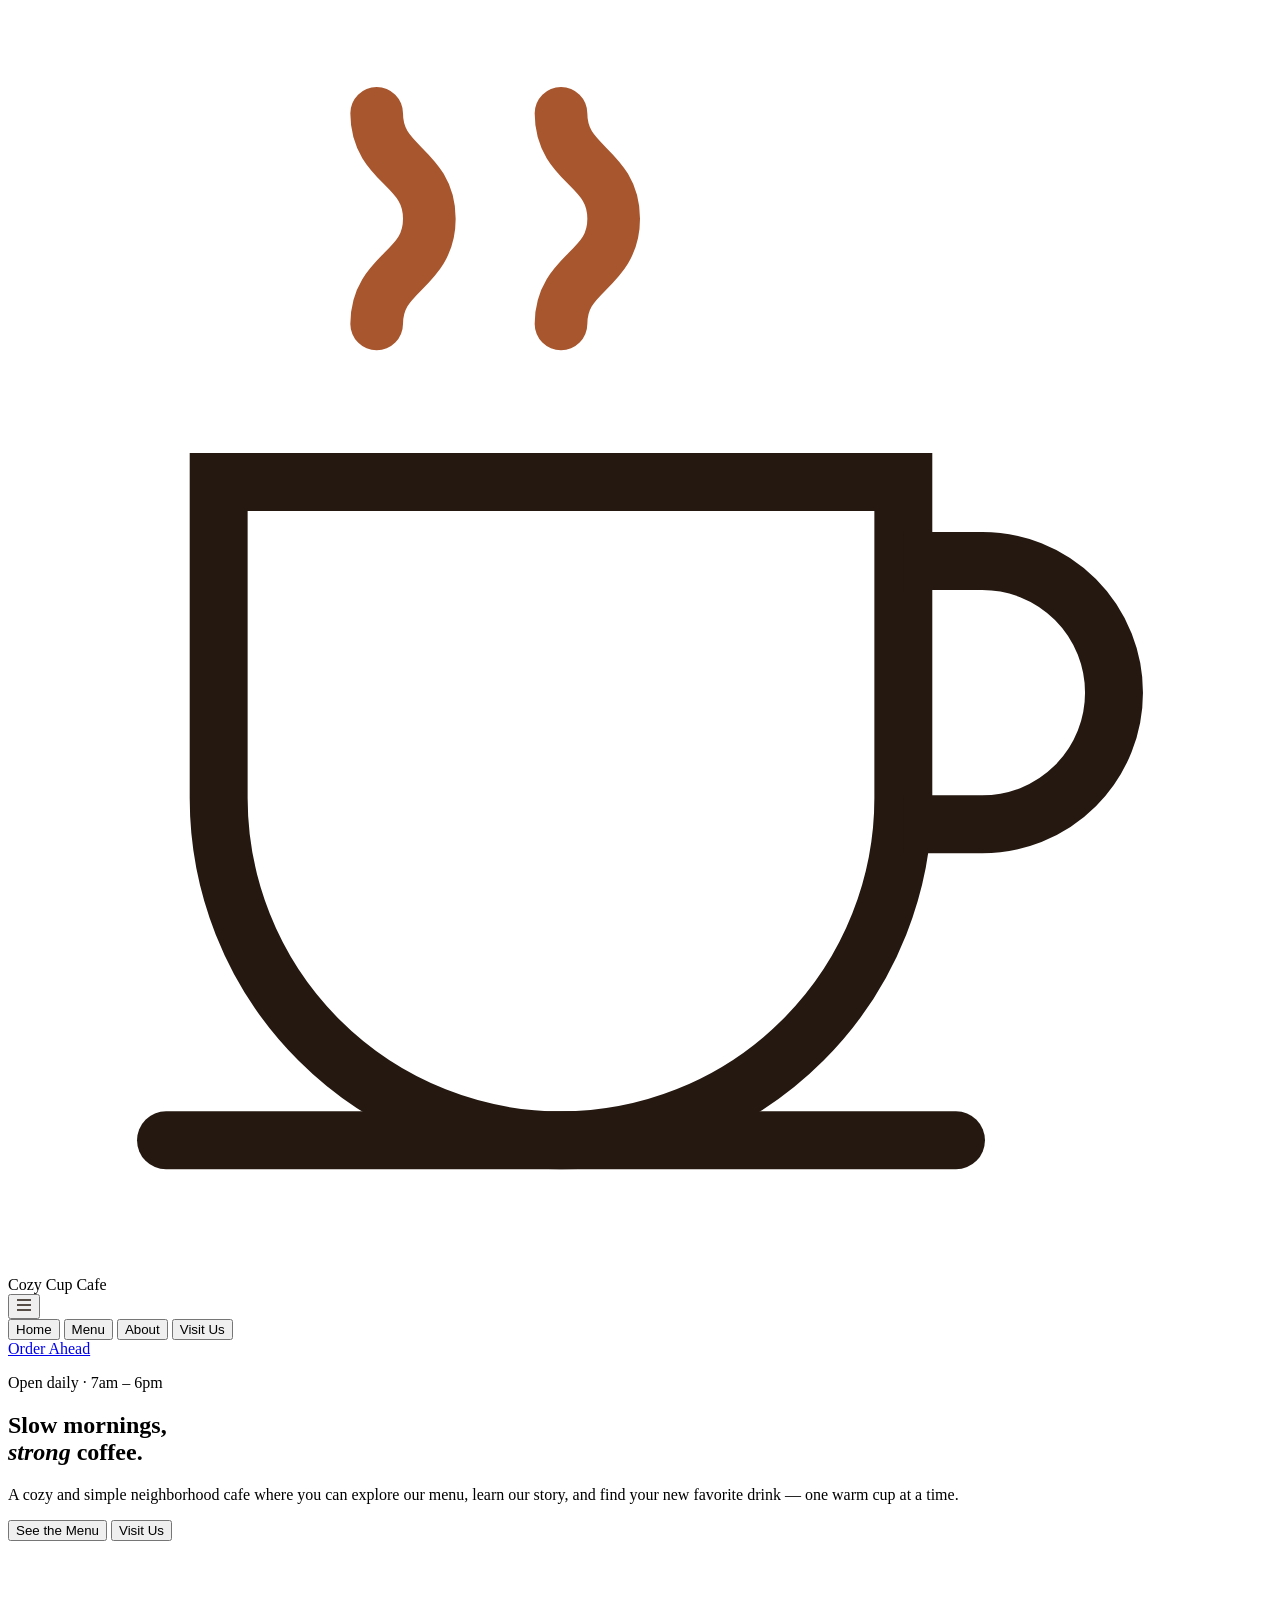
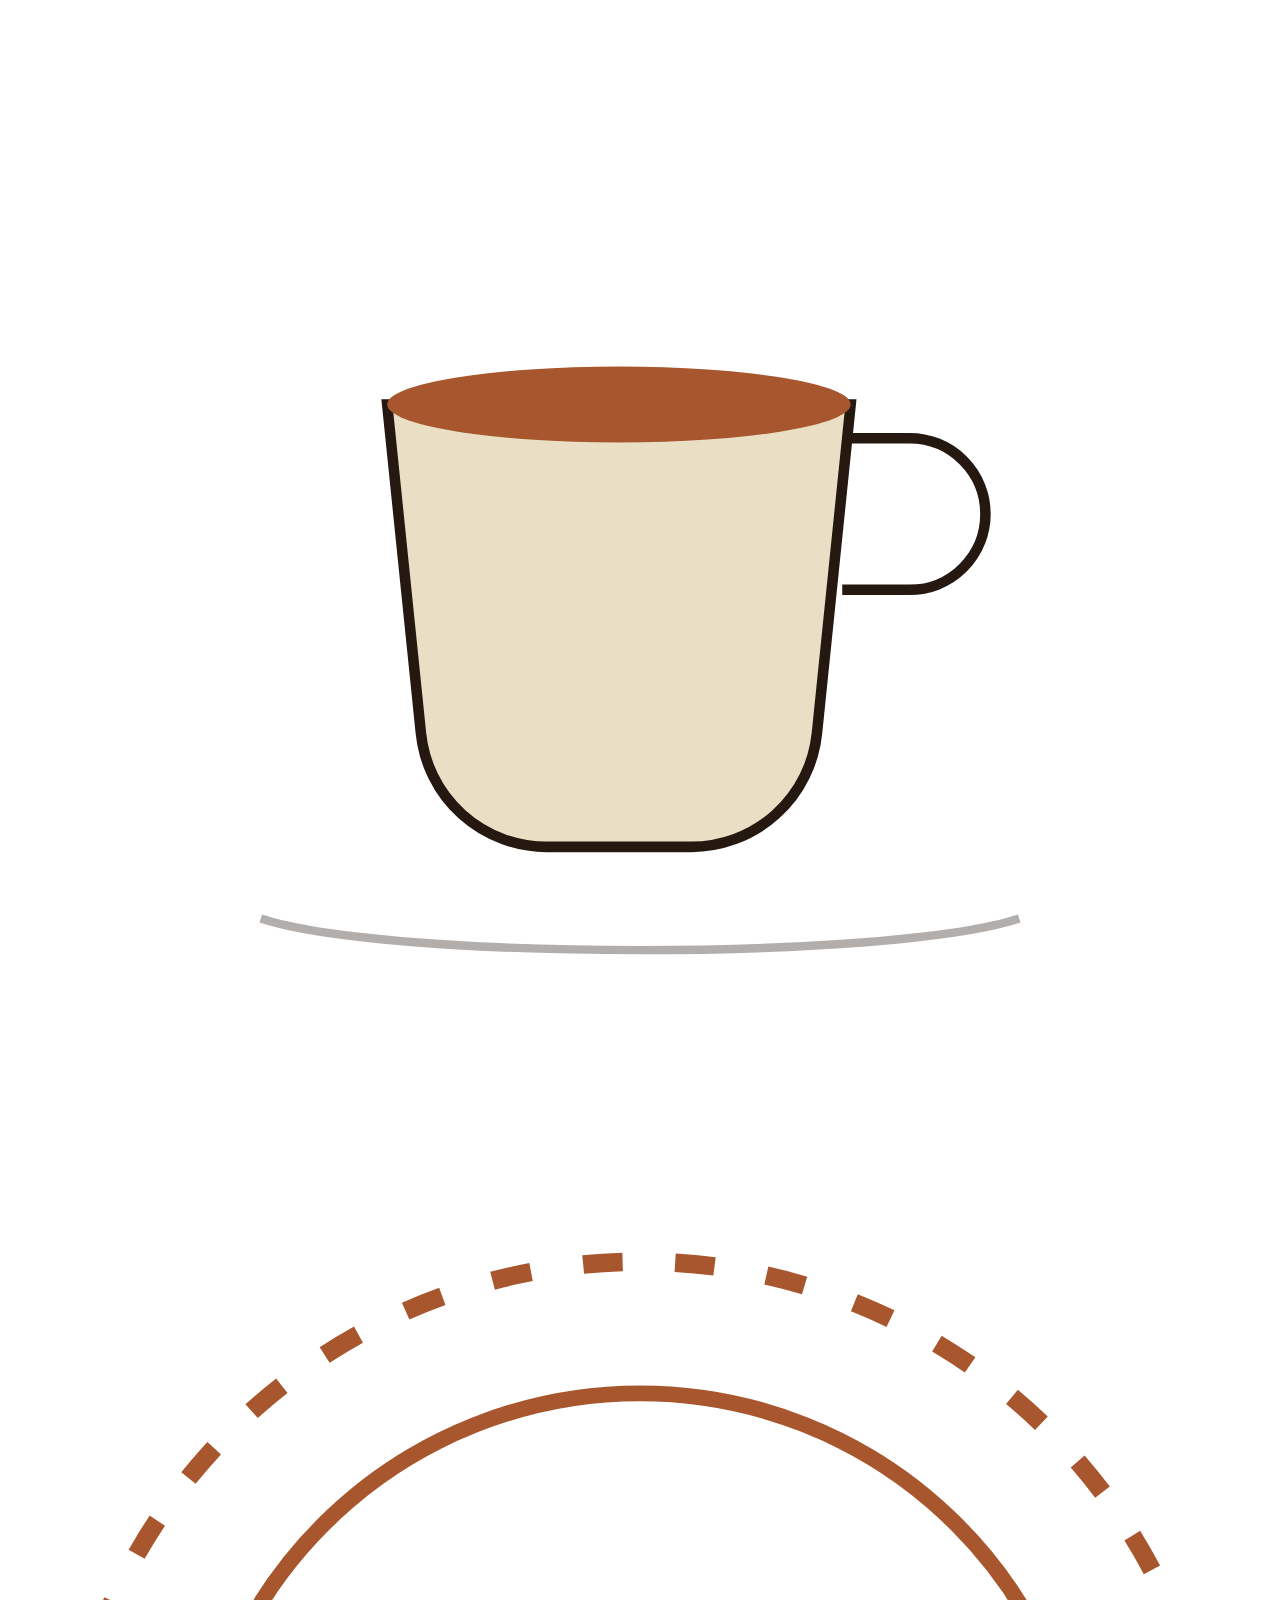
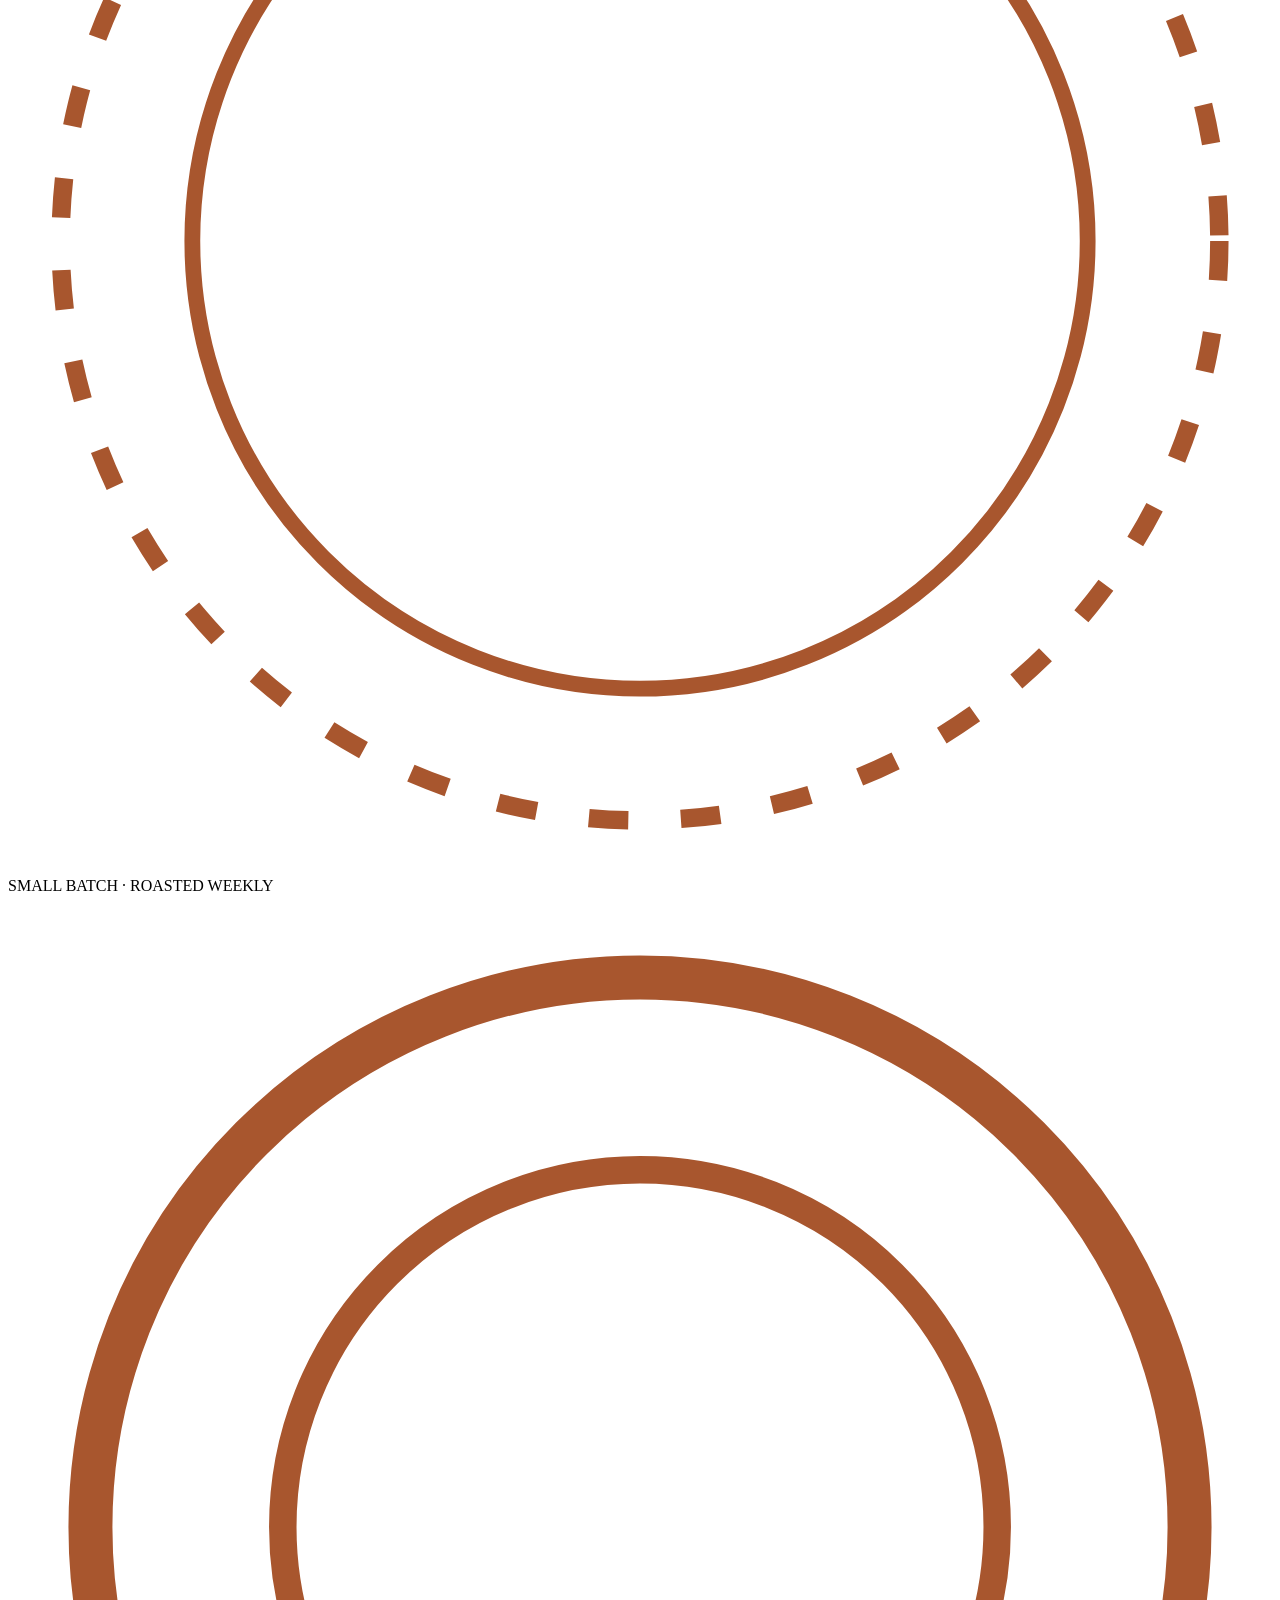
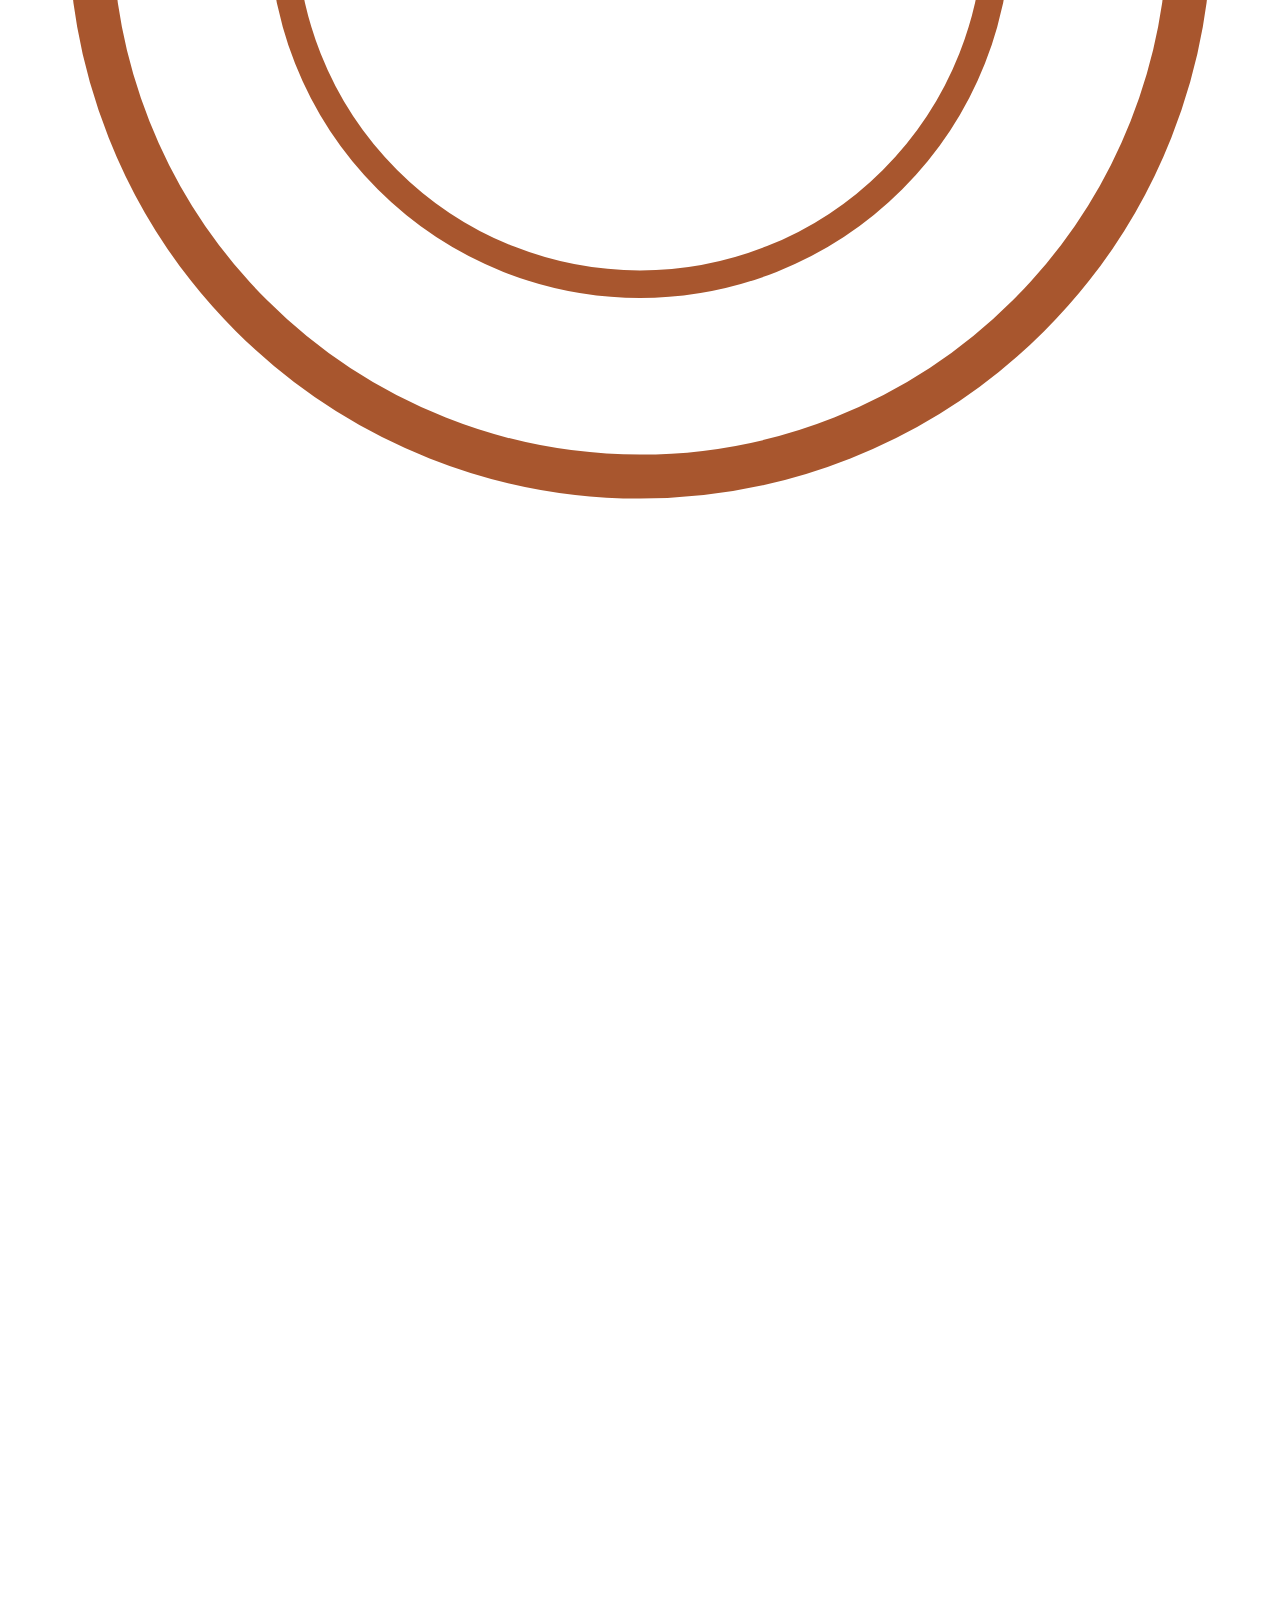
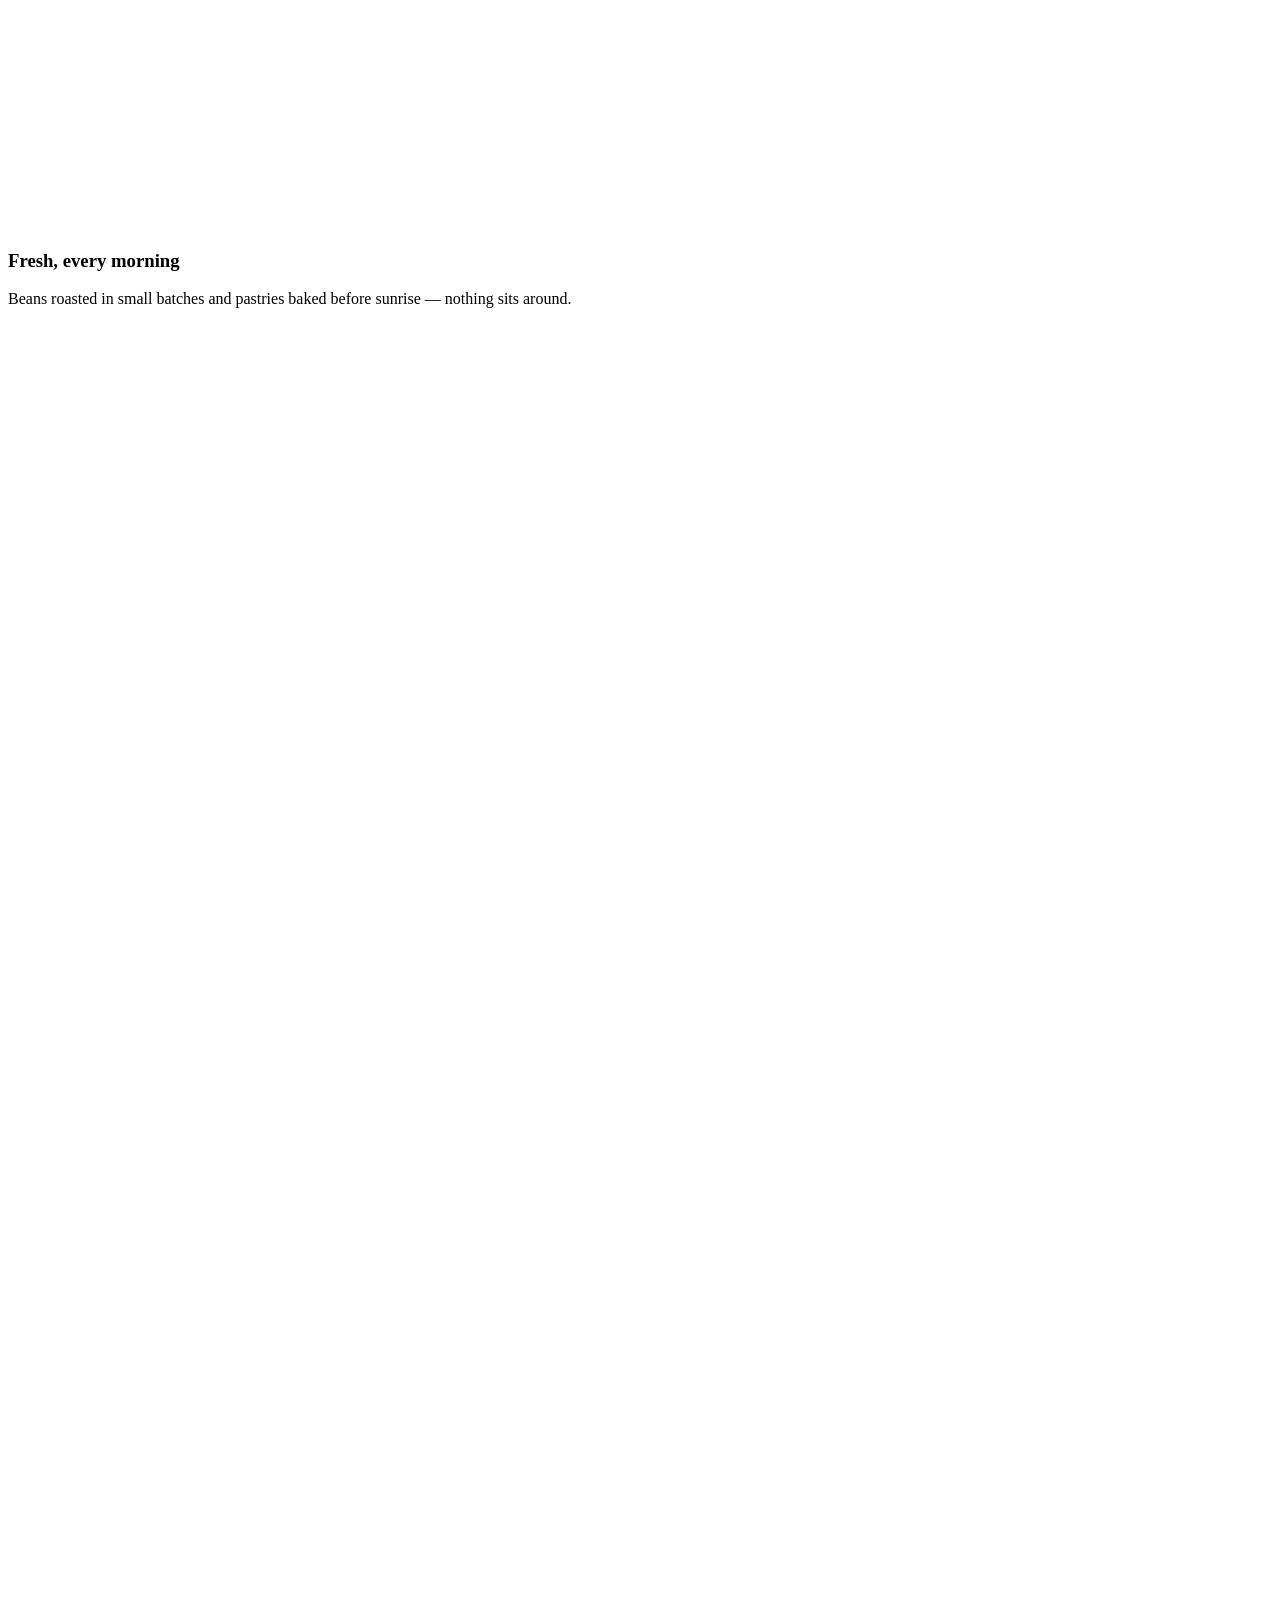
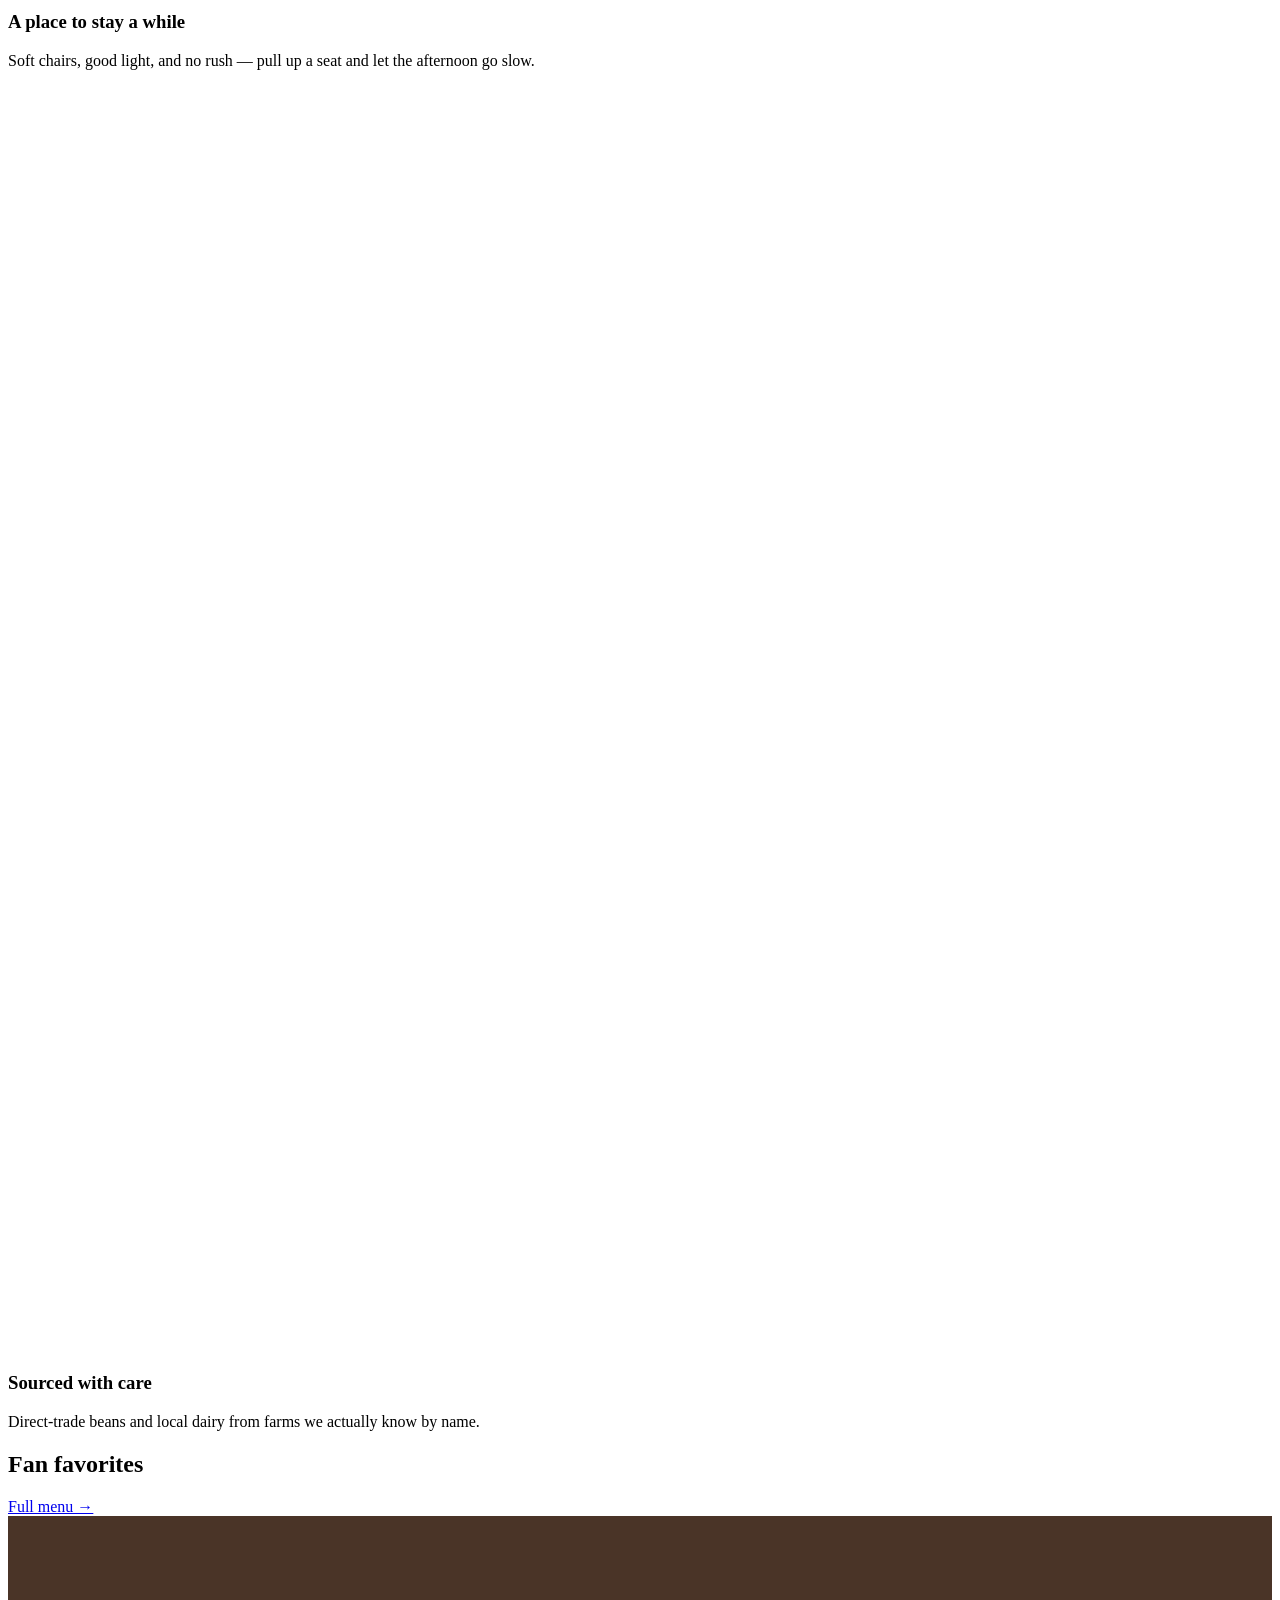
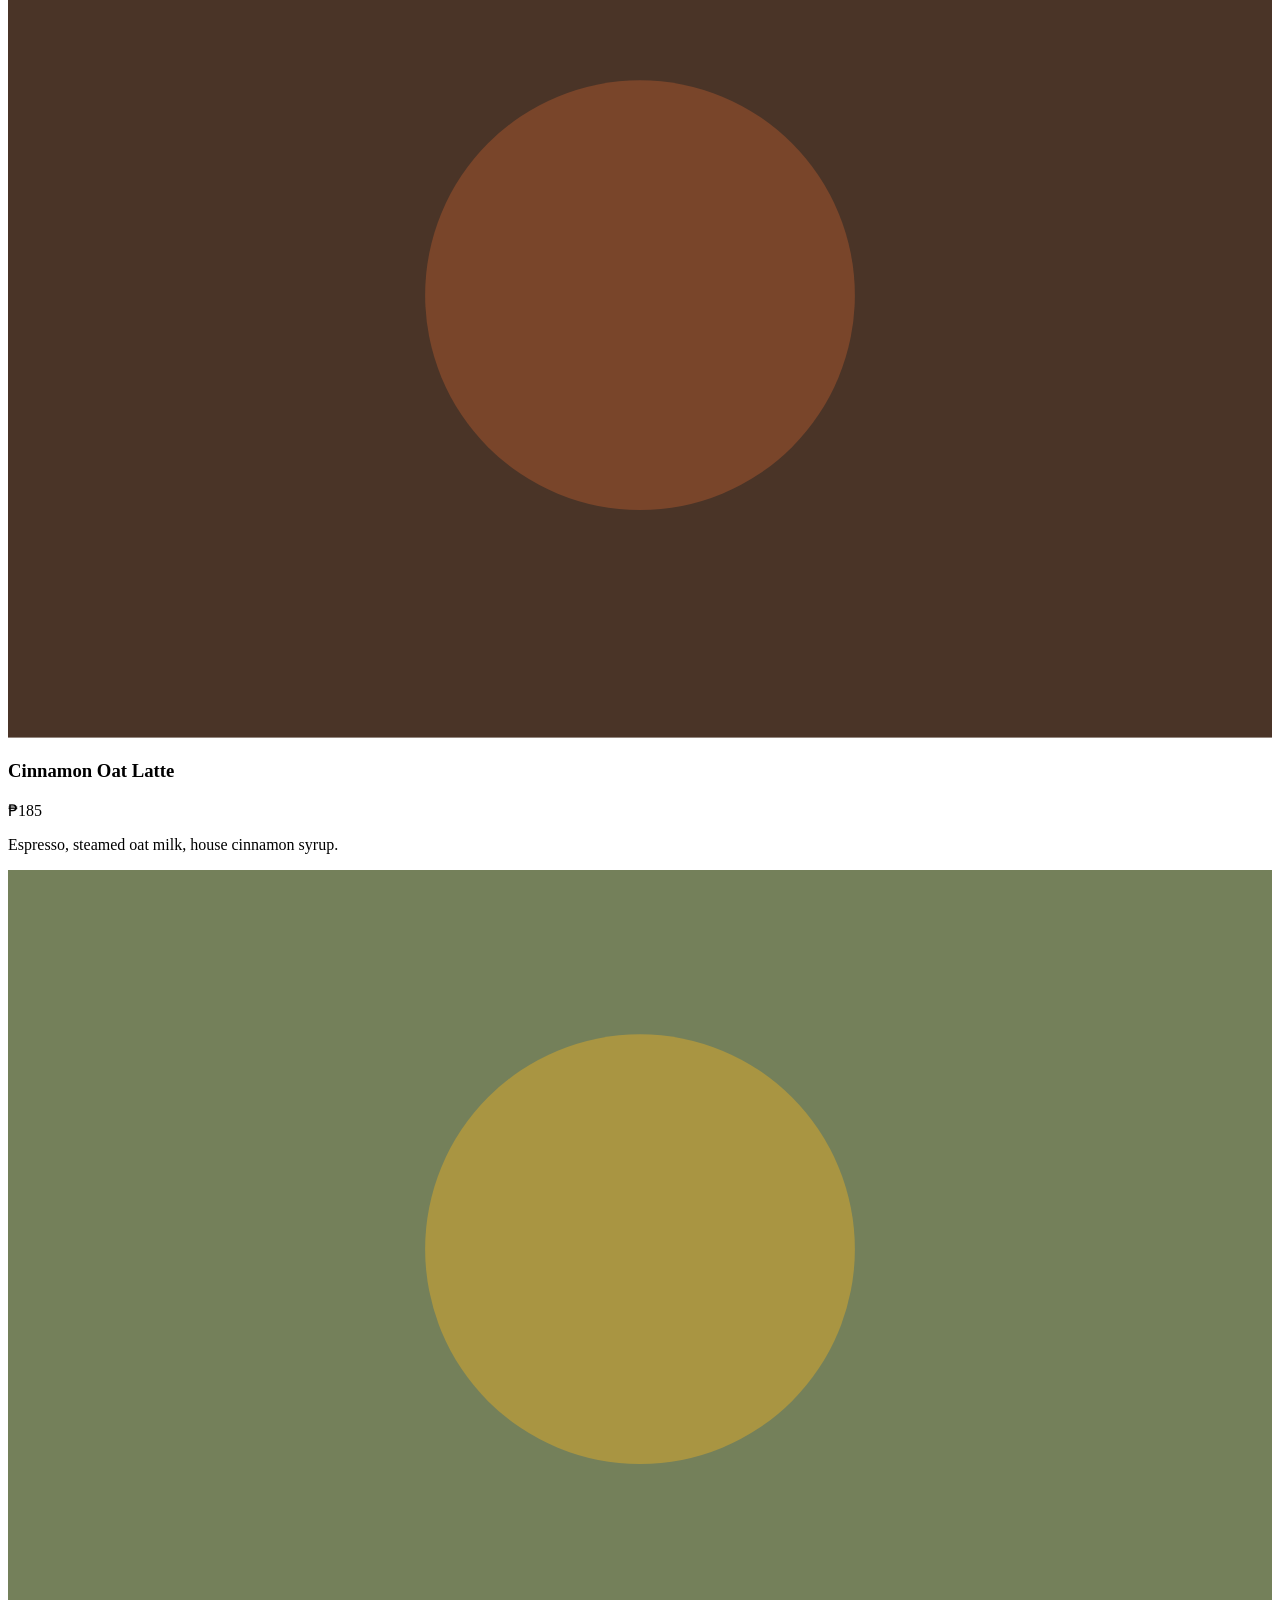
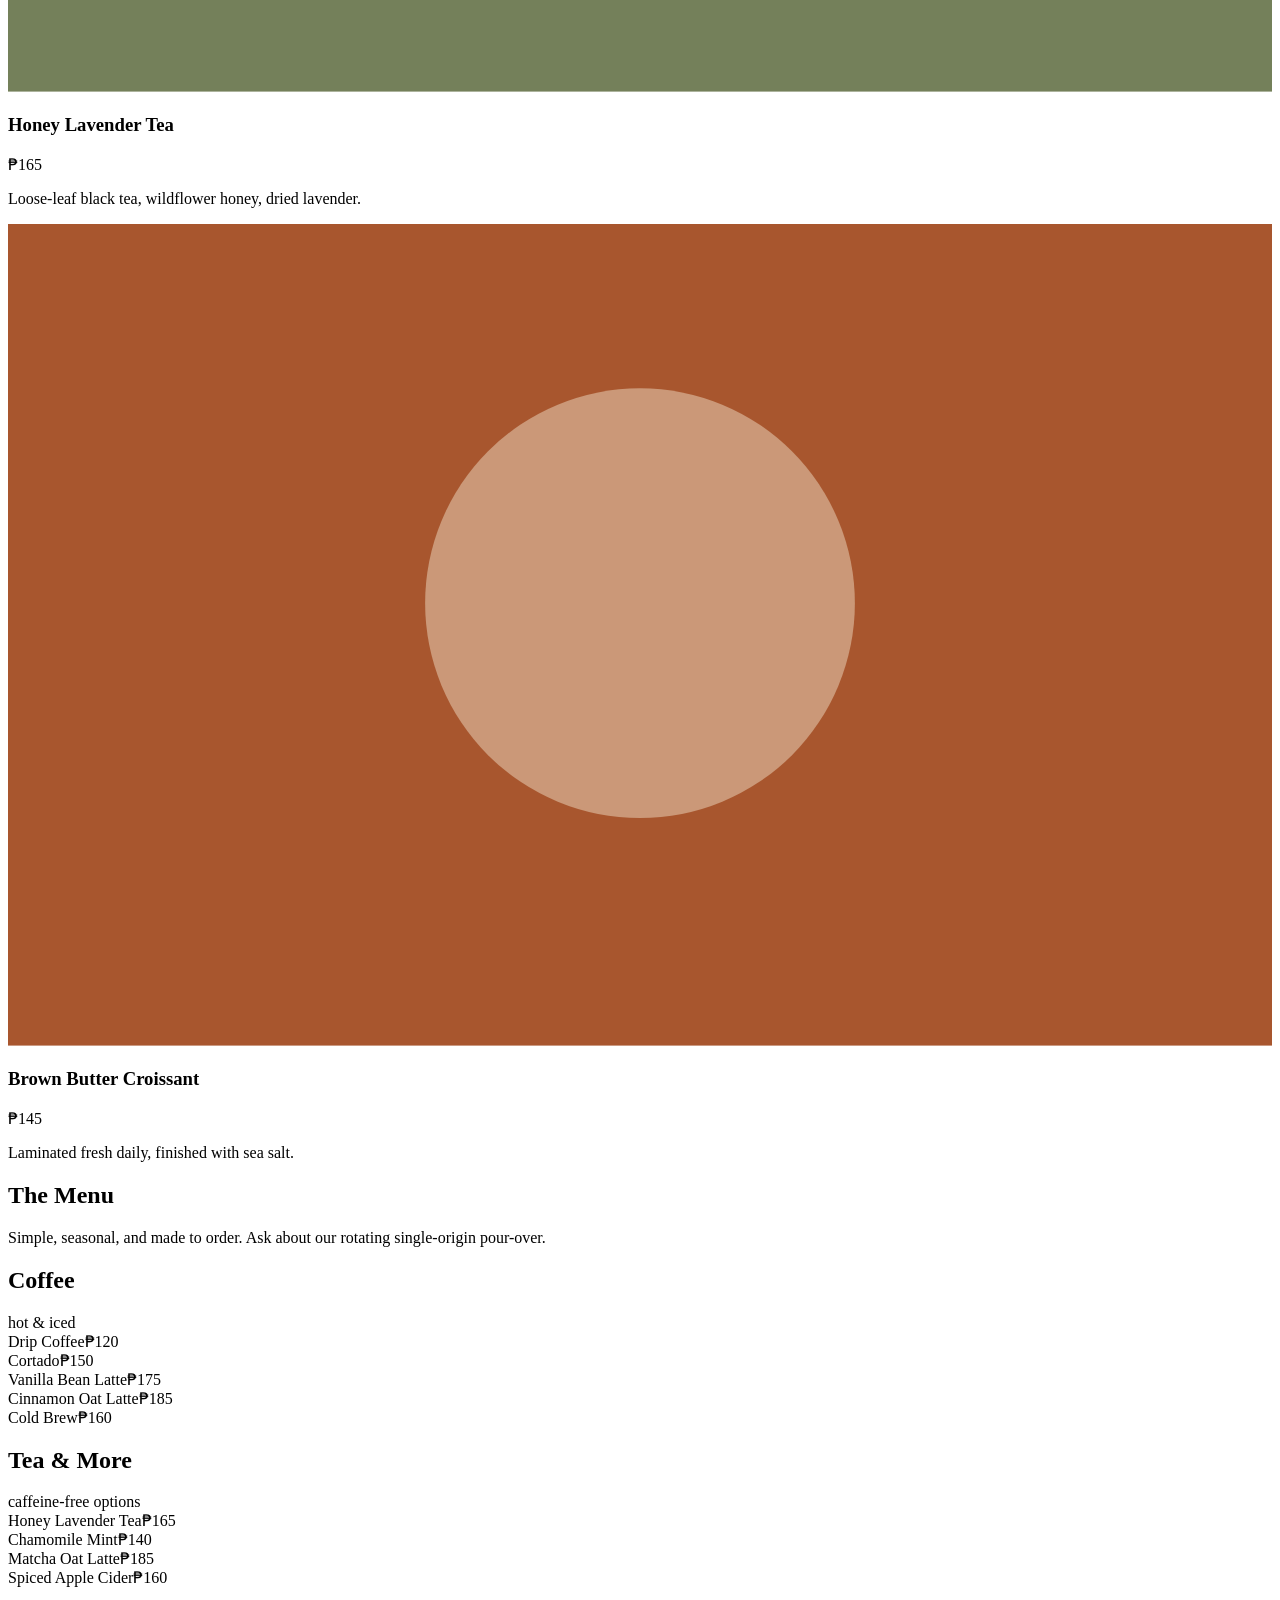
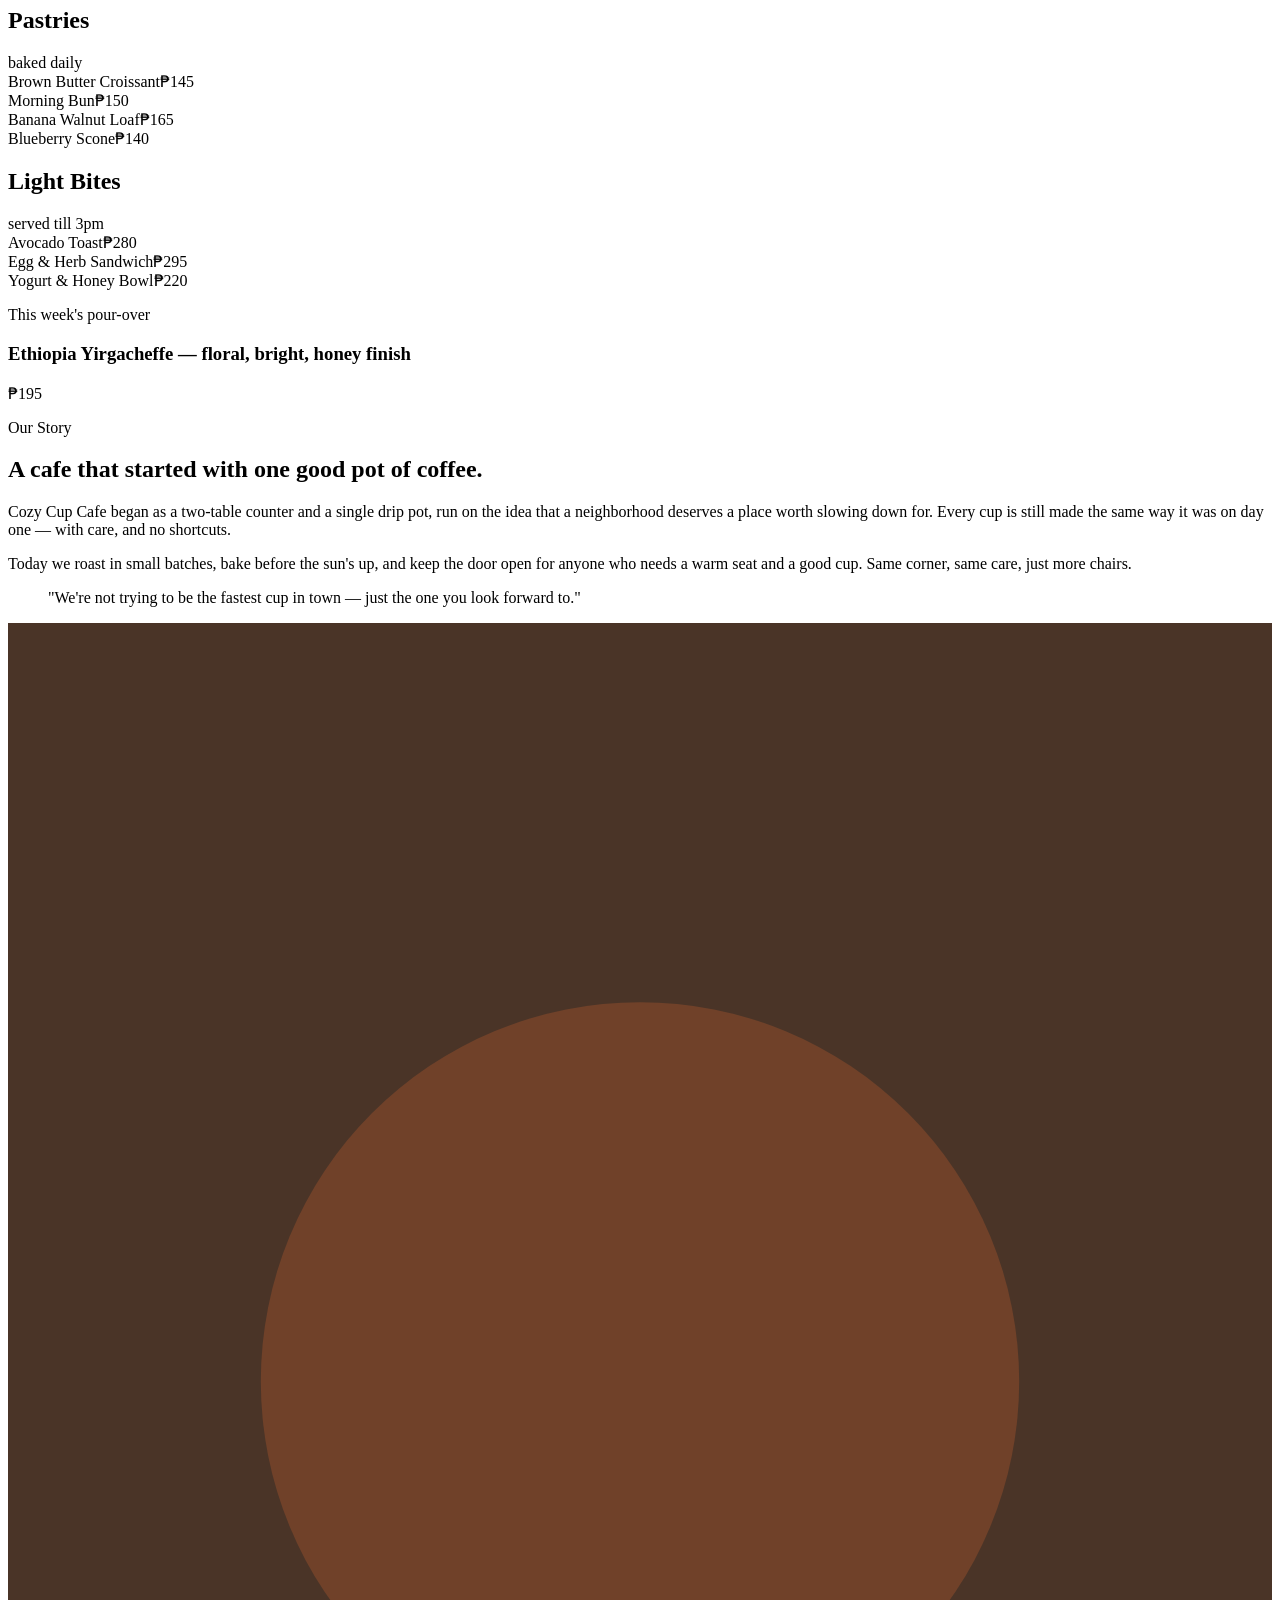
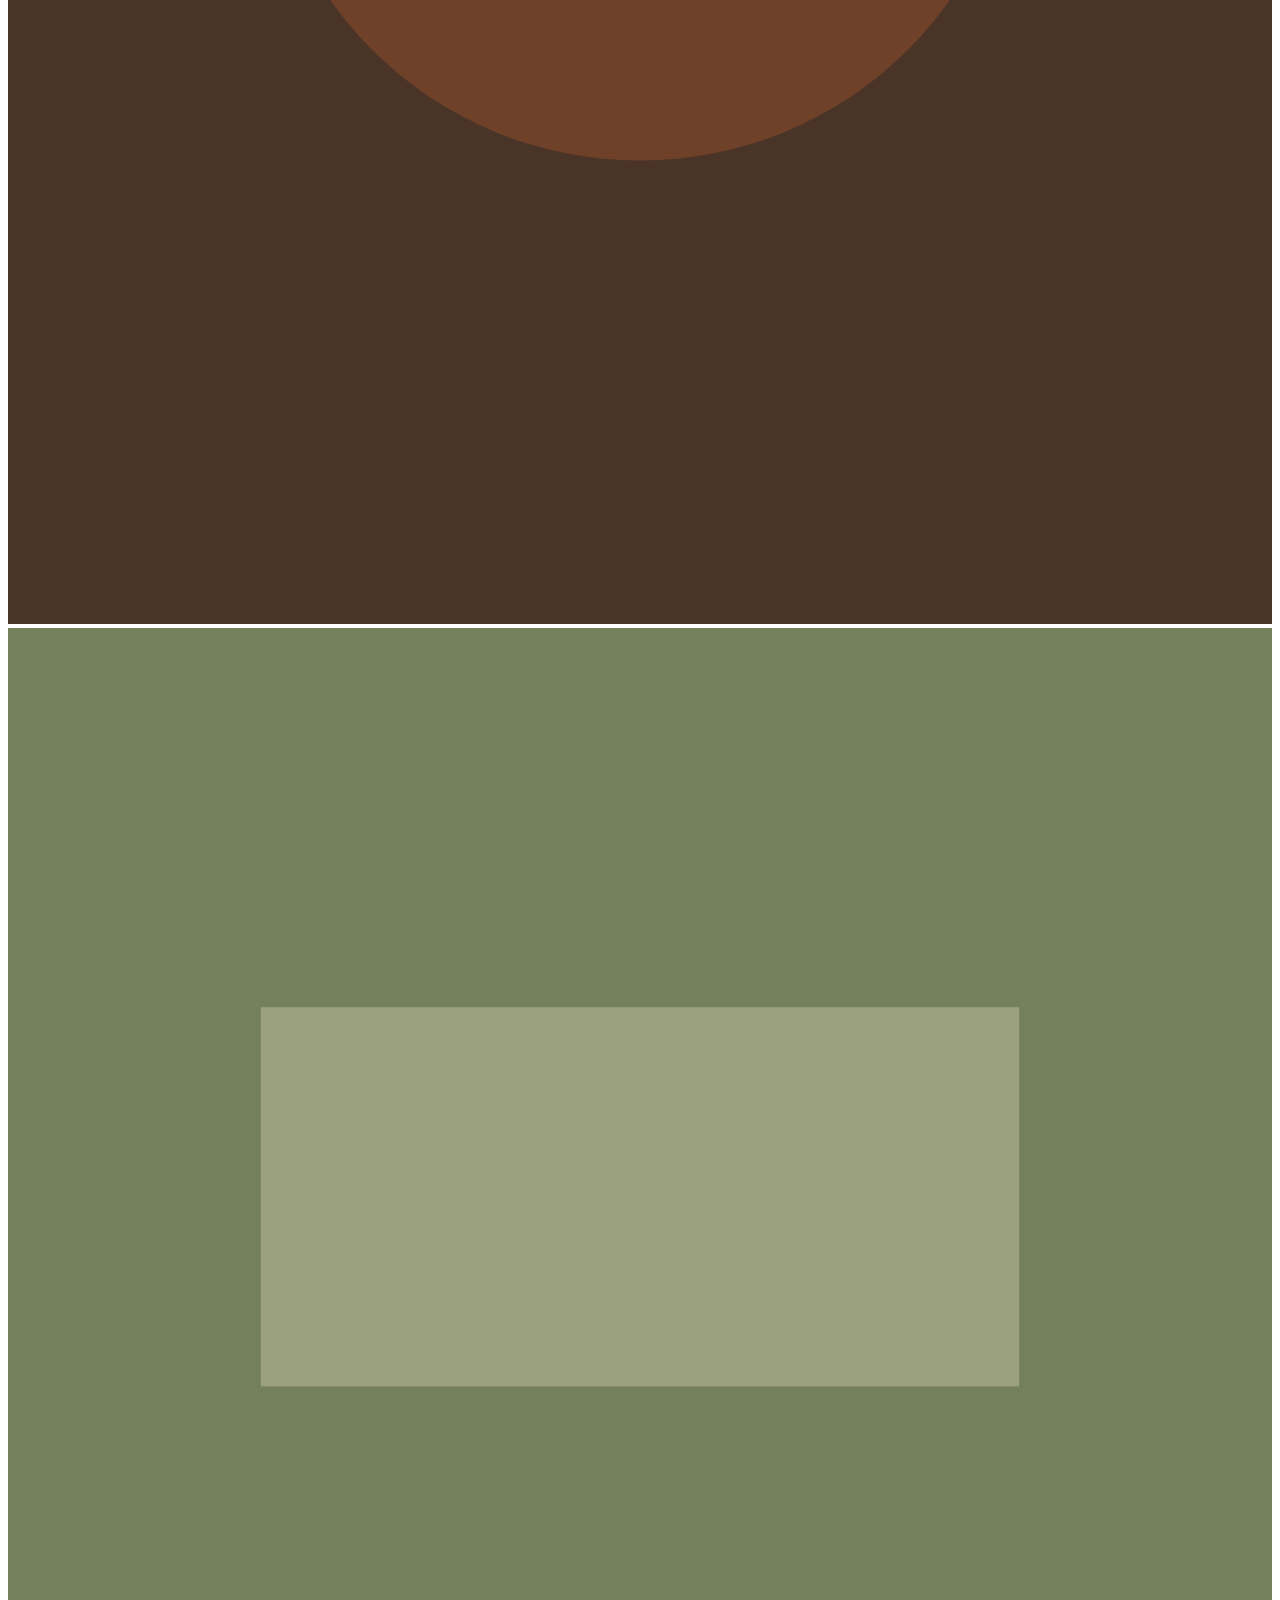
==== commit 00128b88: "Refactor index.html for improved structure and styling Updated the HTML structure and styling links " ====
--- a/index.html
+++ b/index.html
@@ -1,250 +1,336 @@
-<!doctype html>
+<!DOCTYPE html>
 <html lang="en">
-  <head>
-    <meta charset="UTF-8" />
-    <meta name="viewport" content="width=device-width, initial-scale=1.0" />
-    <title>Cozy Cup Cafe</title>
-    <link rel="stylesheet" href="css/styles.css" />
-
-    <!-- <style>
-      * {
-        outline: 1px solid red;
-      }
-    </style> -->
-  </head>
-  <body>
-    <header class="top">
-      <div class="top-inside">
-        <a class="logo" href="#home">
-          <img src="img/logo.png" />
-          <span class="logo-text"><strong>COZYCUPCAFE</strong></span>
-        </a>
-        <nav class="navigation" aria-label="Primary navigation">
-          <ul class="nav-stuff" id="primary-navigation">
-            <li><a href="#home">Home</a></li>
-            <li><a href="#menu">Menu</a></li>
-            <li><a href="#about">About Us</a></li>
-            <li><a href="#contact">Contact</a></li>
-          </ul>
-        </nav>
-      </div>
-    </header>
-    <section id="home" class="first-part">
-      <div class="left-side">
-        <p class="small-words">
-          First. Coffee. First.
-        </p>
-        <h1>Cozy Cups in the Cozy Cove</h1>
-        <p class="main-words">
-          Come tase the coziest cups in the coziest cove in the coziest world
-          with the coziest authors
-        </p>
-        <div class="two-buttons">
-          <a href="#menu" class="button-one">See Menu</a>
-          <a href="#about" class="button-two">Learn More</a>
-        </div>
-      </div>
-      <div class="right-picture">
-        <img
-          src="https://images.unsplash.com/photo-1495474472287-4d71bcdd2085?auto=format&fit=crop&w=1200&q=80"
-          alt="A cozy cafe table with coffee and pastries"
-        />
-      </div>
-    </section>
-    <section id="menu" class="second-part">
-      <div class="menu-title-area">
-        <p class="little-title">Come see the</p>
-        <h2>Coziest Cups available!</h2>
-        <p>
-          Check out the menu of the Cozy Cup Cafe
-        </p>
-      </div>
-      <div class="all-boxes">
-        <article class="menu-card">
-          <img
-            src="https://imgs.search.brave.com/USvxNxJBUX4VHE11VYzNwwa9sXIAXa1ZWkb_Dg4Fhak/rs:fit:860:0:0:0/g:ce/aHR0cHM6Ly9tZWRp/YS5nZXR0eWltYWdl/cy5jb20vaWQvMTM5/MDg3MDU3Ny9waG90/by9sYXR0ZS5qcGc_/cz02MTJ4NjEyJnc9/MCZrPTIwJmM9VFVJ/cjVJRFhuczFxMFVS/OVZZYlJpYVlLNDdI/YThrY0gyNzFYUlA0/MXo3TT0"
-            alt="Cappucino"
-          />
-          <div class="menu-card-body">
-            <div class="menu-card-top">
-              <h3>Cozy Cappucino</h3>
-              <span>P79</span>
-            </div>
-            <p>Try out the coziest cappucino with the rich cozy coffee</p>
-          </div>
-        </article>
-        <article class="menu-card">
-          <img
-            src="https://imgs.search.brave.com/HWbpcq0Qm4EJhCJUcvqDcmrKmQ5KV9kzzFNdUrwOdck/rs:fit:860:0:0:0/g:ce/aHR0cHM6Ly9pbWFn/ZXMudW5zcGxhc2gu/Y29tL3Bob3RvLTE1/NzA5Njg5MTU4NjAt/NTRkNWMzMDFmYTlm/P2ZtPWpwZyZxPTYw/Jnc9MzAwMCZhdXRv/PWZvcm1hdCZmaXQ9/Y3JvcCZpeGxpYj1y/Yi00LjEuMCZpeGlk/PU0zd3hNakEzZkRC/OE1IeHpaV0Z5WTJo/OE1qQjhmR3hoZEhS/bGZHVnVmREI4ZkRC/OGZId3c"
-            alt="Latte"
-          />
-          <div class="menu-card-body">
-            <div class="menu-card-top">
-              <h3>Lovely Latte</h3>
-              <span>P59</span>
-            </div>
-            <p>Check out our loveliest latte with the loveliest cream!</p>
-          </div>
-        </article>
-        <article class="menu-card">
-          <img
-            src="https://imgs.search.brave.com/nqjIiup7GofLAcCmwt-cZfNqTQxzZJjIGMctxQ5W2JU/rs:fit:860:0:0:0/g:ce/aHR0cHM6Ly9pbWcu/ZnJlZXBpay5jb20v/cHJlbWl1bS1waG90/by9pY2VkLWJsZW5k/ZWQtZnJhcHB1Y2lu/b180NjUyNy0xNTAu/anBnP3NlbXQ9YWlz/X2h5YnJpZCZ3PTc0/MCZxPTgw"
-            alt="Frappe"
-          />
-          <div class="menu-card-body">
-            <div class="menu-card-top">
-              <h3>Fluffy Frappe</h3>
-              <span>P89</span>
-            </div>
-            <p>Dive into the fluffiest frappe with the fluffiest whipped cream!</p>
-          </div>
-        </article>
-        <article class="menu-card">
-          <img
-            src="https://imgs.search.brave.com/eUBlZ8dYK4tFSp2s5F5_mAnQJo73fOs7eAV8E7hq4cE/rs:fit:860:0:0:0/g:ce/aHR0cHM6Ly9tZWRp/YS5pc3RvY2twaG90/by5jb20vaWQvMTMw/NjgxODc5My9waG90/by9lc3ByZXNzby1h/bmQtY29mZmVlLWJl/YW5zLW9uLXBsYXN0/ZXItYmFja2dyb3Vu/ZC1jb3B5LXNwYWNl/LmpwZz9zPTYxMng2/MTImdz0wJms9MjAm/Yz1tR3hiVVd2RlRa/NGRyRlZ5VjVLZnhw/LU44QzBnLUIwRnp1/SFJCSHprVFpzPQ"
-            alt="Espresso"
-          />
-          <div class="menu-card-body">
-            <div class="menu-card-top">
-              <h3>Edifying Espresso</h3>
-              <span>P89</span>
-            </div>
-            <p>Chill and try our most edifying espresso enriched!</p>
-          </div>
-        </article>
-        <article class="menu-card">
-          <img
-            src="https://imgs.search.brave.com/Iwbajy0X_w8dC3nqGv6GYqcEnFwmVR3UPA4CKsz1lqw/rs:fit:860:0:0:0/g:ce/aHR0cHM6Ly90aHVt/YnMuZHJlYW1zdGlt/ZS5jb20vYi9ob3Qt/bW9jaGEtY29mZmVl/LXNlcnZlZC13aGl0/ZS1jdXAtd29vZGVu/LXRhYmxlLTM5NDc1/NzY0LmpwZw"
-            alt="Mocha"
-          />
-          <div class="menu-card-body">
-            <div class="menu-card-top">
-              <h3>Marvelous Mocha</h3>
-              <span>P79</span>
-            </div>
-            <p>Take a break with the most marvelous mocha!</p>
-          </div>
-        </article>
-        <article class="menu-card">
-          <img
-            src="https://imgs.search.brave.com/zUGX4gN1gKFfktACje9r2BfICsyC759dQiHWLgfcA6U/rs:fit:860:0:0:0/g:ce/aHR0cHM6Ly9zdGF0/aWMudmVjdGVlenku/Y29tL3N5c3RlbS9y/ZXNvdXJjZXMvdGh1/bWJuYWlscy8wMjIv/NDUxLzEyMC9zbWFs/bC9nZW5lcmF0aXZl/LWFpLWlsbHVzdHJh/dGlvbi1vZi1hLWN1/cC1vZi1ob3QtY2hv/Y29sYXRlLXdpdGgt/bWFyc2htYWxsb3dz/LXBob3RvLmpwZw"
-            alt="Hot Choco"
-          />
-          <div class="menu-card-body">
-            <div class="menu-card-top">
-              <h3>Happy Hot Choco</h3>
-              <span>P59</span>
-            </div>
-            <p>Look into the day with the happiest hot choco ever!</p>
-          </div>
-        </article>
-        <article class="menu-card">
-          <img
-            src="https://imgs.search.brave.com/TViJsV1JNzmFw7t-MhX6mHf6FtAqZYlh5lpVMVxi_bA/rs:fit:860:0:0:0/g:ce/aHR0cHM6Ly9zdGF0/aWMudmVjdGVlenku/Y29tL3N5c3RlbS9y/ZXNvdXJjZXMvdGh1/bWJuYWlscy8wNTEv/MjAwLzUwNC9zbWFs/bC9yaWNoLWNyZWFt/eS1ob3QtY2hvY29s/YXRlLWEtbHVzY2lv/dXMtaG90LWNob2Nv/bGF0ZS1zZXJ2ZWQt/aW4tYS1jb2ZmZWUt/Y3VwLXBlcmZlY3Qt/Zm9yLWEtY296eS1p/bmR1bGdlbmNlLXBo/b3RvLmpwZw"
-            alt="Cocoa"
-          />
-          <div class="menu-card-body">
-            <div class="menu-card-top">
-              <h3>Classic Cocoa</h3>
-              <span>P89</span>
-            </div>
-            <p>Be engulfed with the sweetness of the classic cocoa!</p>
-          </div>
-        </article>
-        <article class="menu-card">
-          <img
-            src="https://imgs.search.brave.com/HjQS4uE3-dJb3_-I8gELKNeNagfR_POdXmggd1UNI5M/rs:fit:860:0:0:0/g:ce/aHR0cHM6Ly9pbWcu/bWFnbmlmaWMuY29t/L2ZyZWUtcGhvdG8v/cmVmcmVzaGluZy1p/Y2VkLWNvZmZlZS13/aXRoLWljZS1jdWJl/cy1kYXJrLWJhY2tn/cm91bmRfODQ0NDMt/ODM4MjUuanBnP3Nl/bXQ9YWlzX2h5YnJp/ZCZ3PTc0MCZxPTgw"
-            alt="Iced Coffee"
-          />
-          <div class="menu-card-body">
-            <div class="menu-card-top">
-              <h3>Icy Iced Coffee</h3>
-              <span>P89</span>
-            </div>
-            <p>Cool off with the iciest iced coffee!</p>
-          </div>
-        </article>
-      </div>
-    </section>
-    <section id="about" class="third-part">
-      <div class="about-stuff">
-        <p class="about-small-text">Our story</p>
-        <h2>Coffee made Cozily</h2>
-        <p>
-          Cozy Cups were made in the coziest place of Puerto Princesa City
-          at the Palawan State University for the App Development and Emerging Technologies.
-        </p>
-        <!-- <a href="#contact" class="about-button">Visit CozyCup</a> -->
-      </div>
-    </section>
-    <section id="contact" class="fourth-part">
-      <div class="contact-stuff">
-        <div class="contact-left">
-          <p class="little-title">Come say hello</p>
-          <h2>Make some Cozy Calls with us!</h2>
-          <p>
-            Enter your details here so we can get in touch with you. Any questions
-            will duly be entertained!
-          </p>
-          <div class="contact-info-things">
-            <div>
-              <span>Visit us</span>
-              <p>https://github.com/micahana4/cozycup-cafe-boilerplate.git</p>
-            </div>
-            <div>
-              <span>Opening hours</span>
-              <p>Monday to Friday · 7:00 AM–9:00 PM</p>
-            </div>
-            <div>
-              <span>Contact</span>
-              <p><a href="tel:+639123456789">+639123456789</a></p>
-              <p><a href="milcahanam@gmail.com">milcahanam@gmail.com</a></p>
-              <p><a href="gi686273@gmail.com">gi686273@gmail.com</a></p>
-            </div>
-          </div>
-        </div>
-        <form class="message-box" action="#" method="post">
-          <div class="two-inputs">
-            <label>
-              Name
-              <input type="text" name="name" autocomplete="name" required />
-            </label>
-            <label>
-              Email
-              <input type="email" name="email" autocomplete="email" required />
-            </label>
-          </div>
-          <label>
-            Subject
-            <input type="text" name="subject" required />
-          </label>
-          <label>
-            Message
-            <textarea name="message" rows="5" required></textarea>
-          </label>
-          <button type="submit">Send Message</button>
-        </form>
-      </div>
-    </section>
-    <footer class="bottom-part">
-      <div class="bottom-stuff">
-        <a class="bottom-logo" href="#home" aria-label="CozyCup Café home">
-          <img src="img/logo.png" alt="" />
-          <span>COZYCUP</span>
-        </a>
-        <nav aria-label="Footer navigation">
-          <ul class="bottom-links">
-            <li><a href="#home">Home</a></li>
-            <li><a href="#menu">Menu</a></li>
-            <li><a href="#about">About Us</a></li>
-            <li><a href="#contact">Contact</a></li>
-          </ul>
-        </nav>
-        <p class="bottom-words">This is a "bottom words" section.</p>
-      </div>
-      <div class="very-bottom">
-        <p>&copy; 2026 Montemayor & Ibarra.</p>
-      </div>
-    </footer>
-  </body>
+<head>
+<meta charset="UTF-8">
+<meta name="viewport" content="width=device-width, initial-scale=1.0">
+<title>Cozy Cup Cafe</title>
+<link rel="preconnect" href="https://fonts.googleapis.com">
+<link href="https://fonts.googleapis.com/css2?family=Fraunces:ital,opsz,wght@0,9..144,300;0,9..144,500;0,9..144,600;1,9..144,500&family=Inter:wght@400;500;600&family=IBM+Plex+Mono:wght@400;500&display=swap" rel="stylesheet">
+<link rel="stylesheet" href="styles.css">
+</head>
+<body>
+
+<nav class="site-nav">
+  <div class="wrap">
+    <div class="brand">
+      <svg class="brand-mark" viewBox="0 0 48 48" fill="none">
+        <path d="M8 18h26v12a13 13 0 0 1-13 13v0A13 13 0 0 1 8 30V18Z" stroke="#241811" stroke-width="2.2"/>
+        <path d="M34 21h3a5 5 0 0 1 0 10h-3" stroke="#241811" stroke-width="2.2"/>
+        <path d="M14 12c0-2 2-2 2-4s-2-2-2-4" stroke="#a8562e" stroke-width="2" stroke-linecap="round"/>
+        <path d="M21 12c0-2 2-2 2-4s-2-2-2-4" stroke="#a8562e" stroke-width="2" stroke-linecap="round"/>
+        <path d="M6 43h30" stroke="#241811" stroke-width="2.2" stroke-linecap="round"/>
+      </svg>
+      <div class="brand-name">Cozy Cup Cafe</div>
+    </div>
+    <button class="nav-toggle" id="navToggle" aria-label="Toggle menu">
+      <svg width="16" height="16" viewBox="0 0 16 16" style="margin:auto;"><path d="M1 3h14M1 8h14M1 13h14" stroke="#241811" stroke-width="1.4"/></svg>
+    </button>
+    <div class="nav-links" id="navLinks">
+      <button data-page="home" class="active">Home</button>
+      <button data-page="menu">Menu</button>
+      <button data-page="about">About</button>
+      <button data-page="visit">Visit Us</button>
+    </div>
+    <div class="nav-cta">
+      <a href="#" class="btn btn-clay" onclick="return false;">Order Ahead</a>
+    </div>
+  </div>
+</nav>
+
+<!-- ================= HOME ================= -->
+<section class="page active" id="page-home">
+  <div class="hero">
+    <div class="wrap">
+      <div>
+        <p class="eyebrow">Open daily · 7am – 6pm</p>
+        <h1>Slow mornings,<br><em>strong</em> coffee.</h1>
+        <p class="lede">A cozy and simple neighborhood cafe where you can explore our menu, learn our story, and find your new favorite drink — one warm cup at a time.</p>
+        <div class="hero-actions">
+          <button class="btn btn-clay" onclick="showPage('menu')">See the Menu</button>
+          <button class="btn btn-outline" onclick="showPage('visit')">Visit Us</button>
+        </div>
+      </div>
+      <div class="hero-art">
+        <div style="position:relative;">
+          <svg viewBox="0 0 300 300" fill="none">
+            <g class="steam">
+              <path d="M120 90c-10-14 10-20 0-34"/>
+              <path d="M150 90c-10-14 10-20 0-34"/>
+              <path d="M180 90c-10-14 10-20 0-34"/>
+            </g>
+            <path d="M90 110h110l-8 78a30 30 0 0 1-30 27h-34a30 30 0 0 1-30-27l-8-78Z" fill="#eadfc4" stroke="#241811" stroke-width="2.5"/>
+            <path d="M200 118h14a18 18 0 0 1 0 36h-16" stroke="#241811" stroke-width="2.5" fill="none"/>
+            <ellipse cx="145" cy="110" rx="55" ry="9" fill="#a8562e"/>
+            <path d="M60 232c30 10 150 10 180 0" stroke="#241811" stroke-width="2" opacity=".35"/>
+          </svg>
+          <div class="badge-stamp">
+            <svg viewBox="0 0 96 96" fill="none">
+              <circle cx="48" cy="48" r="44" stroke="#a8562e" stroke-width="1.4" stroke-dasharray="3 4"/>
+              <circle cx="48" cy="48" r="34" stroke="#a8562e" stroke-width="1.2"/>
+            </svg>
+            <span>SMALL BATCH · ROASTED WEEKLY</span>
+          </div>
+        </div>
+      </div>
+    </div>
+  </div>
+
+  <div class="ring-divider">
+    <span class="line"></span>
+    <svg viewBox="0 0 46 46" fill="none"><circle cx="23" cy="23" r="20" stroke="#a8562e" stroke-width="1.6"/><circle cx="23" cy="23" r="13" stroke="#a8562e" stroke-width="1"/></svg>
+    <span class="line"></span>
+  </div>
+
+  <div class="features">
+    <div class="wrap">
+      <div class="feature-card">
+        <svg viewBox="0 0 24 24" fill="none" stroke-width="1.8"><path d="M4 12a8 8 0 1 0 16 0 8 8 0 1 0-16 0Z"/><path d="M12 8v4l3 2"/></svg>
+        <h3>Fresh, every morning</h3>
+        <p>Beans roasted in small batches and pastries baked before sunrise — nothing sits around.</p>
+      </div>
+      <div class="feature-card">
+        <svg viewBox="0 0 24 24" fill="none" stroke-width="1.8"><path d="M3 21h18M5 21V9l7-5 7 5v12M9 21v-6h6v6"/></svg>
+        <h3>A place to stay a while</h3>
+        <p>Soft chairs, good light, and no rush — pull up a seat and let the afternoon go slow.</p>
+      </div>
+      <div class="feature-card">
+        <svg viewBox="0 0 24 24" fill="none" stroke-width="1.8"><path d="M12 3c3 3 5 6 5 9a5 5 0 0 1-10 0c0-3 2-6 5-9Z"/></svg>
+        <h3>Sourced with care</h3>
+        <p>Direct-trade beans and local dairy from farms we actually know by name.</p>
+      </div>
+    </div>
+  </div>
+
+  <div class="favorites">
+    <div class="wrap">
+      <div class="favorites-head">
+        <h2>Fan favorites</h2>
+        <a href="#" onclick="showPage('menu'); return false;">Full menu →</a>
+      </div>
+      <div class="fav-grid">
+        <div class="fav-card">
+          <div class="fav-swatch">
+            <svg viewBox="0 0 200 130" preserveAspectRatio="none"><rect width="200" height="130" fill="#4a3427"/><circle cx="100" cy="60" r="34" fill="#a8562e" opacity="0.5"/></svg>
+          </div>
+          <div class="fav-body">
+            <div class="fav-top"><h3>Cinnamon Oat Latte</h3><span class="fav-price">₱185</span></div>
+            <p>Espresso, steamed oat milk, house cinnamon syrup.</p>
+          </div>
+        </div>
+        <div class="fav-card">
+          <div class="fav-swatch">
+            <svg viewBox="0 0 200 130" preserveAspectRatio="none"><rect width="200" height="130" fill="#74805a"/><circle cx="100" cy="60" r="34" fill="#dda92a" opacity="0.5"/></svg>
+          </div>
+          <div class="fav-body">
+            <div class="fav-top"><h3>Honey Lavender Tea</h3><span class="fav-price">₱165</span></div>
+            <p>Loose-leaf black tea, wildflower honey, dried lavender.</p>
+          </div>
+        </div>
+        <div class="fav-card">
+          <div class="fav-swatch">
+            <svg viewBox="0 0 200 130" preserveAspectRatio="none"><rect width="200" height="130" fill="#a8562e"/><circle cx="100" cy="60" r="34" fill="#f3e9d2" opacity="0.45"/></svg>
+          </div>
+          <div class="fav-body">
+            <div class="fav-top"><h3>Brown Butter Croissant</h3><span class="fav-price">₱145</span></div>
+            <p>Laminated fresh daily, finished with sea salt.</p>
+          </div>
+        </div>
+      </div>
+    </div>
+  </div>
+</section>
+
+<!-- ================= MENU ================= -->
+<section class="page" id="page-menu">
+  <div class="menu-head wrap">
+    <h1>The Menu</h1>
+    <p>Simple, seasonal, and made to order. Ask about our rotating single-origin pour-over.</p>
+  </div>
+
+  <div class="wrap menu-wrap-bottom">
+    <div class="menu-cols">
+      <div>
+        <div class="menu-section">
+          <div class="menu-section-title"><h2>Coffee</h2><span class="tag">hot &amp; iced</span></div>
+          <div class="menu-list">
+            <div class="menu-item"><span class="menu-item-name">Drip Coffee</span><span class="menu-item-leader"></span><span class="menu-item-price">₱120</span></div>
+            <div class="menu-item"><span class="menu-item-name">Cortado</span><span class="menu-item-leader"></span><span class="menu-item-price">₱150</span></div>
+            <div class="menu-item"><span class="menu-item-name">Vanilla Bean Latte</span><span class="menu-item-leader"></span><span class="menu-item-price">₱175</span></div>
+            <div class="menu-item"><span class="menu-item-name">Cinnamon Oat Latte</span><span class="menu-item-leader"></span><span class="menu-item-price">₱185</span></div>
+            <div class="menu-item"><span class="menu-item-name">Cold Brew</span><span class="menu-item-leader"></span><span class="menu-item-price">₱160</span></div>
+          </div>
+        </div>
+
+        <div class="menu-section">
+          <div class="menu-section-title"><h2>Tea &amp; More</h2><span class="tag">caffeine-free options</span></div>
+          <div class="menu-list">
+            <div class="menu-item"><span class="menu-item-name">Honey Lavender Tea</span><span class="menu-item-leader"></span><span class="menu-item-price">₱165</span></div>
+            <div class="menu-item"><span class="menu-item-name">Chamomile Mint</span><span class="menu-item-leader"></span><span class="menu-item-price">₱140</span></div>
+            <div class="menu-item"><span class="menu-item-name">Matcha Oat Latte</span><span class="menu-item-leader"></span><span class="menu-item-price">₱185</span></div>
+            <div class="menu-item"><span class="menu-item-name">Spiced Apple Cider</span><span class="menu-item-leader"></span><span class="menu-item-price">₱160</span></div>
+          </div>
+        </div>
+      </div>
+
+      <div>
+        <div class="menu-section">
+          <div class="menu-section-title"><h2>Pastries</h2><span class="tag">baked daily</span></div>
+          <div class="menu-list">
+            <div class="menu-item"><span class="menu-item-name">Brown Butter Croissant</span><span class="menu-item-leader"></span><span class="menu-item-price">₱145</span></div>
+            <div class="menu-item"><span class="menu-item-name">Morning Bun</span><span class="menu-item-leader"></span><span class="menu-item-price">₱150</span></div>
+            <div class="menu-item"><span class="menu-item-name">Banana Walnut Loaf</span><span class="menu-item-leader"></span><span class="menu-item-price">₱165</span></div>
+            <div class="menu-item"><span class="menu-item-name">Blueberry Scone</span><span class="menu-item-leader"></span><span class="menu-item-price">₱140</span></div>
+          </div>
+        </div>
+
+        <div class="menu-section">
+          <div class="menu-section-title"><h2>Light Bites</h2><span class="tag">served till 3pm</span></div>
+          <div class="menu-list">
+            <div class="menu-item"><span class="menu-item-name">Avocado Toast</span><span class="menu-item-leader"></span><span class="menu-item-price">₱280</span></div>
+            <div class="menu-item"><span class="menu-item-name">Egg &amp; Herb Sandwich</span><span class="menu-item-leader"></span><span class="menu-item-price">₱295</span></div>
+            <div class="menu-item"><span class="menu-item-name">Yogurt &amp; Honey Bowl</span><span class="menu-item-leader"></span><span class="menu-item-price">₱220</span></div>
+          </div>
+        </div>
+      </div>
+    </div>
+
+    <div class="special-strip">
+      <div class="txt">
+        <p class="eyebrow">This week's pour-over</p>
+        <h3>Ethiopia Yirgacheffe — floral, bright, honey finish</h3>
+      </div>
+      <div class="price">₱195</div>
+    </div>
+  </div>
+</section>
+
+<!-- ================= ABOUT ================= -->
+<section class="page" id="page-about">
+  <div class="about-hero">
+    <div class="wrap">
+      <p class="eyebrow">Our Story</p>
+      <h1>A cafe that started with one good pot of coffee.</h1>
+      <p>Cozy Cup Cafe began as a two-table counter and a single drip pot, run on the idea that a neighborhood deserves a place worth slowing down for. Every cup is still made the same way it was on day one — with care, and no shortcuts.</p>
+      <p>Today we roast in small batches, bake before the sun's up, and keep the door open for anyone who needs a warm seat and a good cup. Same corner, same care, just more chairs.</p>
+    </div>
+  </div>
+
+  <div class="quote-block">
+    <div class="wrap">
+      <blockquote>"We're not trying to be the fastest cup in town — just the one you look forward to."
+      </blockquote>
+    </div>
+  </div>
+
+  <div class="gallery">
+    <div class="wrap">
+      <div class="gallery-grid">
+        <div class="gallery-tile g1"><svg viewBox="0 0 300 380" preserveAspectRatio="none"><rect width="300" height="380" fill="#4a3427"/><circle cx="150" cy="180" r="90" fill="#a8562e" opacity="0.4"/></svg></div>
+        <div class="gallery-tile"><svg viewBox="0 0 200 180" preserveAspectRatio="none"><rect width="200" height="180" fill="#74805a"/><rect x="40" y="60" width="120" height="60" fill="#f3e9d2" opacity="0.3"/></svg></div>
+        <div class="gallery-tile"><svg viewBox="0 0 200 180" preserveAspectRatio="none"><rect width="200" height="180" fill="#dda92a"/><circle cx="100" cy="90" r="50" fill="#241811" opacity="0.25"/></svg></div>
+        <div class="gallery-tile"><svg viewBox="0 0 200 180" preserveAspectRatio="none"><rect width="200" height="180" fill="#8a4423"/><rect x="30" y="30" width="140" height="120" fill="#eadfc4" opacity="0.25"/></svg></div>
+        <div class="gallery-tile"><svg viewBox="0 0 200 180" preserveAspectRatio="none"><rect width="200" height="180" fill="#241811"/><circle cx="100" cy="90" r="55" fill="#74805a" opacity="0.35"/></svg></div>
+      </div>
+    </div>
+  </div>
+
+  <div class="values">
+    <div class="wrap">
+      <p class="eyebrow">What we stand for</p>
+      <div class="values-grid">
+        <div class="value-item">
+          <h3>Locally Roasted</h3>
+          <p>Beans roasted three miles from the counter you're sitting at, every week without fail.</p>
+        </div>
+        <div class="value-item">
+          <h3>Community First</h3>
+          <p>Free wifi, no pressure to order twice, and a bulletin board that's always full.</p>
+        </div>
+        <div class="value-item">
+          <h3>Honest Ingredients</h3>
+          <p>Real cream, real honey, and syrups we make ourselves — nothing artificial hiding in the cup.</p>
+        </div>
+      </div>
+    </div>
+  </div>
+</section>
+
+<!-- ================= VISIT ================= -->
+<section class="page" id="page-visit">
+  <div class="visit-head wrap">
+    <p class="eyebrow">Come say hello</p>
+    <h1>Visit Us</h1>
+  </div>
+
+  <div class="wrap">
+    <div class="visit-grid">
+      <h2 style="font-size:1.2rem; font-weight:600;">Hours</h2>
+      <table class="hours-table">
+        <tr><td>Monday – Friday</td><td>7:00 AM – 6:00 PM</td></tr>
+        <tr class="today"><td>Saturday</td><td>8:00 AM – 6:00 PM</td></tr>
+        <tr><td>Sunday</td><td>8:00 AM – 4:00 PM</td></tr>
+      </table>
+    </div>
+  </div>
+
+  <div class="wrap">
+    <div class="contact-form">
+      <h2>Send us a note</h2>
+      <p>Catering, private events, or just want to say hi — we read every message.</p>
+      <div class="form-grid">
+        <div class="form-field"><label>Name</label><input type="text" placeholder="Your name"></div>
+        <div class="form-field"><label>Email</label><input type="email" placeholder="you@example.com"></div>
+        <div class="form-field full"><label>Message</label><textarea placeholder="Tell us what's on your mind..."></textarea></div>
+      </div>
+      <button class="btn btn-clay" onclick="return false;">Send Message</button>
+    </div>
+  </div>
+</section>
+
+<footer>
+  <div class="wrap">
+    <div>
+      <div class="brand-name">Cozy Cup Cafe</div>
+      <p>A cozy and simple cafe website where you can explore the menu, learn our story, and find your favorite drink.</p>
+    </div>
+    <div>
+      <h4>Explore</h4>
+      <ul>
+        <li><a href="#" onclick="showPage('menu'); return false;">Menu</a></li>
+        <li><a href="#" onclick="showPage('about'); return false;">About</a></li>
+        <li><a href="#" onclick="showPage('visit'); return false;">Visit Us</a></li>
+      </ul>
+    </div>
+    <div>
+      <h4>Say Hello</h4>
+      <ul>
+        <li>hello@cozycupcafe.com</li>
+        <li>@cozycupcafe</li>
+      </ul>
+    </div>
+  </div>
+  <div class="footer-bottom">© 2026 Cozy Cup Cafe · Made with a warm mug nearby</div>
+</footer>
+
+<script>
+  const pages = ['home','menu','about','visit'];
+  function showPage(name){
+    pages.forEach(p => {
+      document.getElementById('page-'+p).classList.toggle('active', p === name);
+    });
+    document.querySelectorAll('.nav-links button').forEach(b => {
+      b.classList.toggle('active', b.dataset.page === name);
+    });
+    document.getElementById('navLinks').classList.remove('open');
+    window.scrollTo({top:0, behavior:'instant'});
+  }
+  document.querySelectorAll('.nav-links button').forEach(b => {
+    b.addEventListener('click', () => showPage(b.dataset.page));
+  });
+  document.getElementById('navToggle').addEventListener('click', () => {
+    document.getElementById('navLinks').classList.toggle('open');
+  });
+</script>
+
+</body>
 </html>
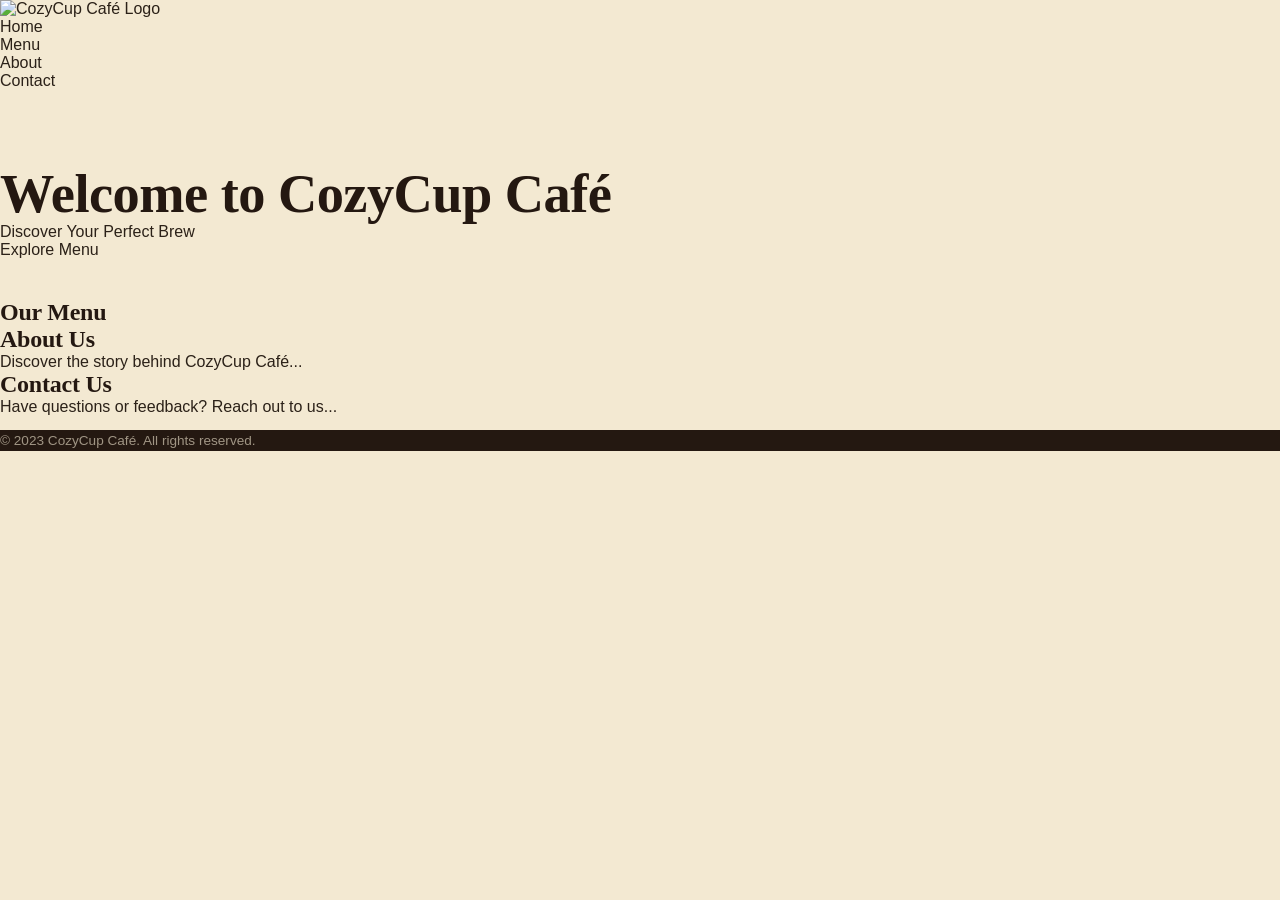
==== commit 37220bcd: "altered about" ====
--- a/index.html
+++ b/index.html
@@ -1,336 +1,49 @@
 <!DOCTYPE html>
 <html lang="en">
 <head>
-<meta charset="UTF-8">
-<meta name="viewport" content="width=device-width, initial-scale=1.0">
-<title>Cozy Cup Cafe</title>
-<link rel="preconnect" href="https://fonts.googleapis.com">
-<link href="https://fonts.googleapis.com/css2?family=Fraunces:ital,opsz,wght@0,9..144,300;0,9..144,500;0,9..144,600;1,9..144,500&family=Inter:wght@400;500;600&family=IBM+Plex+Mono:wght@400;500&display=swap" rel="stylesheet">
-<link rel="stylesheet" href="styles.css">
+    <meta charset="UTF-8">
+    <meta name="viewport" content="width=device-width, initial-scale=1.0">
+    <link rel="stylesheet" href="css/styles.css">
+    <title>CozyCup Café</title>
 </head>
 <body>
+    <header>
+        <nav>
+            <div class="logo">
+                <img src="img/logo.png" alt="CozyCup Café Logo">
+            </div>
+            <ul>
+                <li><a href="#home">Home</a></li>
+                <li><a href="#menu">Menu</a></li>
+                <li><a href="#about">About</a></li>
+                <li><a href="#contact">Contact</a></li>
+            </ul>
+        </nav>
+    </header>
 
-<nav class="site-nav">
-  <div class="wrap">
-    <div class="brand">
-      <svg class="brand-mark" viewBox="0 0 48 48" fill="none">
-        <path d="M8 18h26v12a13 13 0 0 1-13 13v0A13 13 0 0 1 8 30V18Z" stroke="#241811" stroke-width="2.2"/>
-        <path d="M34 21h3a5 5 0 0 1 0 10h-3" stroke="#241811" stroke-width="2.2"/>
-        <path d="M14 12c0-2 2-2 2-4s-2-2-2-4" stroke="#a8562e" stroke-width="2" stroke-linecap="round"/>
-        <path d="M21 12c0-2 2-2 2-4s-2-2-2-4" stroke="#a8562e" stroke-width="2" stroke-linecap="round"/>
-        <path d="M6 43h30" stroke="#241811" stroke-width="2.2" stroke-linecap="round"/>
-      </svg>
-      <div class="brand-name">Cozy Cup Cafe</div>
-    </div>
-    <button class="nav-toggle" id="navToggle" aria-label="Toggle menu">
-      <svg width="16" height="16" viewBox="0 0 16 16" style="margin:auto;"><path d="M1 3h14M1 8h14M1 13h14" stroke="#241811" stroke-width="1.4"/></svg>
-    </button>
-    <div class="nav-links" id="navLinks">
-      <button data-page="home" class="active">Home</button>
-      <button data-page="menu">Menu</button>
-      <button data-page="about">About</button>
-      <button data-page="visit">Visit Us</button>
-    </div>
-    <div class="nav-cta">
-      <a href="#" class="btn btn-clay" onclick="return false;">Order Ahead</a>
-    </div>
-  </div>
-</nav>
+    <section id="home" class="hero">
+        <h1>Welcome to CozyCup Café</h1>
+        <p>Discover Your Perfect Brew</p>
+        <a href="#menu" class="cta-button">Explore Menu</a>
+    </section>
 
-<!-- ================= HOME ================= -->
-<section class="page active" id="page-home">
-  <div class="hero">
-    <div class="wrap">
-      <div>
-        <p class="eyebrow">Open daily · 7am – 6pm</p>
-        <h1>Slow mornings,<br><em>strong</em> coffee.</h1>
-        <p class="lede">A cozy and simple neighborhood cafe where you can explore our menu, learn our story, and find your new favorite drink — one warm cup at a time.</p>
-        <div class="hero-actions">
-          <button class="btn btn-clay" onclick="showPage('menu')">See the Menu</button>
-          <button class="btn btn-outline" onclick="showPage('visit')">Visit Us</button>
-        </div>
-      </div>
-      <div class="hero-art">
-        <div style="position:relative;">
-          <svg viewBox="0 0 300 300" fill="none">
-            <g class="steam">
-              <path d="M120 90c-10-14 10-20 0-34"/>
-              <path d="M150 90c-10-14 10-20 0-34"/>
-              <path d="M180 90c-10-14 10-20 0-34"/>
-            </g>
-            <path d="M90 110h110l-8 78a30 30 0 0 1-30 27h-34a30 30 0 0 1-30-27l-8-78Z" fill="#eadfc4" stroke="#241811" stroke-width="2.5"/>
-            <path d="M200 118h14a18 18 0 0 1 0 36h-16" stroke="#241811" stroke-width="2.5" fill="none"/>
-            <ellipse cx="145" cy="110" rx="55" ry="9" fill="#a8562e"/>
-            <path d="M60 232c30 10 150 10 180 0" stroke="#241811" stroke-width="2" opacity=".35"/>
-          </svg>
-          <div class="badge-stamp">
-            <svg viewBox="0 0 96 96" fill="none">
-              <circle cx="48" cy="48" r="44" stroke="#a8562e" stroke-width="1.4" stroke-dasharray="3 4"/>
-              <circle cx="48" cy="48" r="34" stroke="#a8562e" stroke-width="1.2"/>
-            </svg>
-            <span>SMALL BATCH · ROASTED WEEKLY</span>
-          </div>
-        </div>
-      </div>
-    </div>
-  </div>
+    <section id="menu" class="menu">
+        <h2>Our Menu</h2>
+        <!-- Add menu items here -->
+    </section>
 
-  <div class="ring-divider">
-    <span class="line"></span>
-    <svg viewBox="0 0 46 46" fill="none"><circle cx="23" cy="23" r="20" stroke="#a8562e" stroke-width="1.6"/><circle cx="23" cy="23" r="13" stroke="#a8562e" stroke-width="1"/></svg>
-    <span class="line"></span>
-  </div>
+    <section id="about" class="about">
+        <h2>About Us</h2>
+        <p>Discover the story behind CozyCup Café...</p>
+    </section>
 
-  <div class="features">
-    <div class="wrap">
-      <div class="feature-card">
-        <svg viewBox="0 0 24 24" fill="none" stroke-width="1.8"><path d="M4 12a8 8 0 1 0 16 0 8 8 0 1 0-16 0Z"/><path d="M12 8v4l3 2"/></svg>
-        <h3>Fresh, every morning</h3>
-        <p>Beans roasted in small batches and pastries baked before sunrise — nothing sits around.</p>
-      </div>
-      <div class="feature-card">
-        <svg viewBox="0 0 24 24" fill="none" stroke-width="1.8"><path d="M3 21h18M5 21V9l7-5 7 5v12M9 21v-6h6v6"/></svg>
-        <h3>A place to stay a while</h3>
-        <p>Soft chairs, good light, and no rush — pull up a seat and let the afternoon go slow.</p>
-      </div>
-      <div class="feature-card">
-        <svg viewBox="0 0 24 24" fill="none" stroke-width="1.8"><path d="M12 3c3 3 5 6 5 9a5 5 0 0 1-10 0c0-3 2-6 5-9Z"/></svg>
-        <h3>Sourced with care</h3>
-        <p>Direct-trade beans and local dairy from farms we actually know by name.</p>
-      </div>
-    </div>
-  </div>
+    <section id="contact" class="contact">
+        <h2>Contact Us</h2>
+        <p>Have questions or feedback? Reach out to us...</p>
+    </section>
 
-  <div class="favorites">
-    <div class="wrap">
-      <div class="favorites-head">
-        <h2>Fan favorites</h2>
-        <a href="#" onclick="showPage('menu'); return false;">Full menu →</a>
-      </div>
-      <div class="fav-grid">
-        <div class="fav-card">
-          <div class="fav-swatch">
-            <svg viewBox="0 0 200 130" preserveAspectRatio="none"><rect width="200" height="130" fill="#4a3427"/><circle cx="100" cy="60" r="34" fill="#a8562e" opacity="0.5"/></svg>
-          </div>
-          <div class="fav-body">
-            <div class="fav-top"><h3>Cinnamon Oat Latte</h3><span class="fav-price">₱185</span></div>
-            <p>Espresso, steamed oat milk, house cinnamon syrup.</p>
-          </div>
-        </div>
-        <div class="fav-card">
-          <div class="fav-swatch">
-            <svg viewBox="0 0 200 130" preserveAspectRatio="none"><rect width="200" height="130" fill="#74805a"/><circle cx="100" cy="60" r="34" fill="#dda92a" opacity="0.5"/></svg>
-          </div>
-          <div class="fav-body">
-            <div class="fav-top"><h3>Honey Lavender Tea</h3><span class="fav-price">₱165</span></div>
-            <p>Loose-leaf black tea, wildflower honey, dried lavender.</p>
-          </div>
-        </div>
-        <div class="fav-card">
-          <div class="fav-swatch">
-            <svg viewBox="0 0 200 130" preserveAspectRatio="none"><rect width="200" height="130" fill="#a8562e"/><circle cx="100" cy="60" r="34" fill="#f3e9d2" opacity="0.45"/></svg>
-          </div>
-          <div class="fav-body">
-            <div class="fav-top"><h3>Brown Butter Croissant</h3><span class="fav-price">₱145</span></div>
-            <p>Laminated fresh daily, finished with sea salt.</p>
-          </div>
-        </div>
-      </div>
-    </div>
-  </div>
-</section>
-
-<!-- ================= MENU ================= -->
-<section class="page" id="page-menu">
-  <div class="menu-head wrap">
-    <h1>The Menu</h1>
-    <p>Simple, seasonal, and made to order. Ask about our rotating single-origin pour-over.</p>
-  </div>
-
-  <div class="wrap menu-wrap-bottom">
-    <div class="menu-cols">
-      <div>
-        <div class="menu-section">
-          <div class="menu-section-title"><h2>Coffee</h2><span class="tag">hot &amp; iced</span></div>
-          <div class="menu-list">
-            <div class="menu-item"><span class="menu-item-name">Drip Coffee</span><span class="menu-item-leader"></span><span class="menu-item-price">₱120</span></div>
-            <div class="menu-item"><span class="menu-item-name">Cortado</span><span class="menu-item-leader"></span><span class="menu-item-price">₱150</span></div>
-            <div class="menu-item"><span class="menu-item-name">Vanilla Bean Latte</span><span class="menu-item-leader"></span><span class="menu-item-price">₱175</span></div>
-            <div class="menu-item"><span class="menu-item-name">Cinnamon Oat Latte</span><span class="menu-item-leader"></span><span class="menu-item-price">₱185</span></div>
-            <div class="menu-item"><span class="menu-item-name">Cold Brew</span><span class="menu-item-leader"></span><span class="menu-item-price">₱160</span></div>
-          </div>
-        </div>
-
-        <div class="menu-section">
-          <div class="menu-section-title"><h2>Tea &amp; More</h2><span class="tag">caffeine-free options</span></div>
-          <div class="menu-list">
-            <div class="menu-item"><span class="menu-item-name">Honey Lavender Tea</span><span class="menu-item-leader"></span><span class="menu-item-price">₱165</span></div>
-            <div class="menu-item"><span class="menu-item-name">Chamomile Mint</span><span class="menu-item-leader"></span><span class="menu-item-price">₱140</span></div>
-            <div class="menu-item"><span class="menu-item-name">Matcha Oat Latte</span><span class="menu-item-leader"></span><span class="menu-item-price">₱185</span></div>
-            <div class="menu-item"><span class="menu-item-name">Spiced Apple Cider</span><span class="menu-item-leader"></span><span class="menu-item-price">₱160</span></div>
-          </div>
-        </div>
-      </div>
-
-      <div>
-        <div class="menu-section">
-          <div class="menu-section-title"><h2>Pastries</h2><span class="tag">baked daily</span></div>
-          <div class="menu-list">
-            <div class="menu-item"><span class="menu-item-name">Brown Butter Croissant</span><span class="menu-item-leader"></span><span class="menu-item-price">₱145</span></div>
-            <div class="menu-item"><span class="menu-item-name">Morning Bun</span><span class="menu-item-leader"></span><span class="menu-item-price">₱150</span></div>
-            <div class="menu-item"><span class="menu-item-name">Banana Walnut Loaf</span><span class="menu-item-leader"></span><span class="menu-item-price">₱165</span></div>
-            <div class="menu-item"><span class="menu-item-name">Blueberry Scone</span><span class="menu-item-leader"></span><span class="menu-item-price">₱140</span></div>
-          </div>
-        </div>
-
-        <div class="menu-section">
-          <div class="menu-section-title"><h2>Light Bites</h2><span class="tag">served till 3pm</span></div>
-          <div class="menu-list">
-            <div class="menu-item"><span class="menu-item-name">Avocado Toast</span><span class="menu-item-leader"></span><span class="menu-item-price">₱280</span></div>
-            <div class="menu-item"><span class="menu-item-name">Egg &amp; Herb Sandwich</span><span class="menu-item-leader"></span><span class="menu-item-price">₱295</span></div>
-            <div class="menu-item"><span class="menu-item-name">Yogurt &amp; Honey Bowl</span><span class="menu-item-leader"></span><span class="menu-item-price">₱220</span></div>
-          </div>
-        </div>
-      </div>
-    </div>
-
-    <div class="special-strip">
-      <div class="txt">
-        <p class="eyebrow">This week's pour-over</p>
-        <h3>Ethiopia Yirgacheffe — floral, bright, honey finish</h3>
-      </div>
-      <div class="price">₱195</div>
-    </div>
-  </div>
-</section>
-
-<!-- ================= ABOUT ================= -->
-<section class="page" id="page-about">
-  <div class="about-hero">
-    <div class="wrap">
-      <p class="eyebrow">Our Story</p>
-      <h1>A cafe that started with one good pot of coffee.</h1>
-      <p>Cozy Cup Cafe began as a two-table counter and a single drip pot, run on the idea that a neighborhood deserves a place worth slowing down for. Every cup is still made the same way it was on day one — with care, and no shortcuts.</p>
-      <p>Today we roast in small batches, bake before the sun's up, and keep the door open for anyone who needs a warm seat and a good cup. Same corner, same care, just more chairs.</p>
-    </div>
-  </div>
-
-  <div class="quote-block">
-    <div class="wrap">
-      <blockquote>"We're not trying to be the fastest cup in town — just the one you look forward to."
-      </blockquote>
-    </div>
-  </div>
-
-  <div class="gallery">
-    <div class="wrap">
-      <div class="gallery-grid">
-        <div class="gallery-tile g1"><svg viewBox="0 0 300 380" preserveAspectRatio="none"><rect width="300" height="380" fill="#4a3427"/><circle cx="150" cy="180" r="90" fill="#a8562e" opacity="0.4"/></svg></div>
-        <div class="gallery-tile"><svg viewBox="0 0 200 180" preserveAspectRatio="none"><rect width="200" height="180" fill="#74805a"/><rect x="40" y="60" width="120" height="60" fill="#f3e9d2" opacity="0.3"/></svg></div>
-        <div class="gallery-tile"><svg viewBox="0 0 200 180" preserveAspectRatio="none"><rect width="200" height="180" fill="#dda92a"/><circle cx="100" cy="90" r="50" fill="#241811" opacity="0.25"/></svg></div>
-        <div class="gallery-tile"><svg viewBox="0 0 200 180" preserveAspectRatio="none"><rect width="200" height="180" fill="#8a4423"/><rect x="30" y="30" width="140" height="120" fill="#eadfc4" opacity="0.25"/></svg></div>
-        <div class="gallery-tile"><svg viewBox="0 0 200 180" preserveAspectRatio="none"><rect width="200" height="180" fill="#241811"/><circle cx="100" cy="90" r="55" fill="#74805a" opacity="0.35"/></svg></div>
-      </div>
-    </div>
-  </div>
-
-  <div class="values">
-    <div class="wrap">
-      <p class="eyebrow">What we stand for</p>
-      <div class="values-grid">
-        <div class="value-item">
-          <h3>Locally Roasted</h3>
-          <p>Beans roasted three miles from the counter you're sitting at, every week without fail.</p>
-        </div>
-        <div class="value-item">
-          <h3>Community First</h3>
-          <p>Free wifi, no pressure to order twice, and a bulletin board that's always full.</p>
-        </div>
-        <div class="value-item">
-          <h3>Honest Ingredients</h3>
-          <p>Real cream, real honey, and syrups we make ourselves — nothing artificial hiding in the cup.</p>
-        </div>
-      </div>
-    </div>
-  </div>
-</section>
-
-<!-- ================= VISIT ================= -->
-<section class="page" id="page-visit">
-  <div class="visit-head wrap">
-    <p class="eyebrow">Come say hello</p>
-    <h1>Visit Us</h1>
-  </div>
-
-  <div class="wrap">
-    <div class="visit-grid">
-      <h2 style="font-size:1.2rem; font-weight:600;">Hours</h2>
-      <table class="hours-table">
-        <tr><td>Monday – Friday</td><td>7:00 AM – 6:00 PM</td></tr>
-        <tr class="today"><td>Saturday</td><td>8:00 AM – 6:00 PM</td></tr>
-        <tr><td>Sunday</td><td>8:00 AM – 4:00 PM</td></tr>
-      </table>
-    </div>
-  </div>
-
-  <div class="wrap">
-    <div class="contact-form">
-      <h2>Send us a note</h2>
-      <p>Catering, private events, or just want to say hi — we read every message.</p>
-      <div class="form-grid">
-        <div class="form-field"><label>Name</label><input type="text" placeholder="Your name"></div>
-        <div class="form-field"><label>Email</label><input type="email" placeholder="you@example.com"></div>
-        <div class="form-field full"><label>Message</label><textarea placeholder="Tell us what's on your mind..."></textarea></div>
-      </div>
-      <button class="btn btn-clay" onclick="return false;">Send Message</button>
-    </div>
-  </div>
-</section>
-
-<footer>
-  <div class="wrap">
-    <div>
-      <div class="brand-name">Cozy Cup Cafe</div>
-      <p>A cozy and simple cafe website where you can explore the menu, learn our story, and find your favorite drink.</p>
-    </div>
-    <div>
-      <h4>Explore</h4>
-      <ul>
-        <li><a href="#" onclick="showPage('menu'); return false;">Menu</a></li>
-        <li><a href="#" onclick="showPage('about'); return false;">About</a></li>
-        <li><a href="#" onclick="showPage('visit'); return false;">Visit Us</a></li>
-      </ul>
-    </div>
-    <div>
-      <h4>Say Hello</h4>
-      <ul>
-        <li>hello@cozycupcafe.com</li>
-        <li>@cozycupcafe</li>
-      </ul>
-    </div>
-  </div>
-  <div class="footer-bottom">© 2026 Cozy Cup Cafe · Made with a warm mug nearby</div>
-</footer>
-
-<script>
-  const pages = ['home','menu','about','visit'];
-  function showPage(name){
-    pages.forEach(p => {
-      document.getElementById('page-'+p).classList.toggle('active', p === name);
-    });
-    document.querySelectorAll('.nav-links button').forEach(b => {
-      b.classList.toggle('active', b.dataset.page === name);
-    });
-    document.getElementById('navLinks').classList.remove('open');
-    window.scrollTo({top:0, behavior:'instant'});
-  }
-  document.querySelectorAll('.nav-links button').forEach(b => {
-    b.addEventListener('click', () => showPage(b.dataset.page));
-  });
-  document.getElementById('navToggle').addEventListener('click', () => {
-    document.getElementById('navLinks').classList.toggle('open');
-  });
-</script>
-
+    <footer>
+        <p>&copy; 2023 CozyCup Café. All rights reserved.</p>
+    </footer>
 </body>
 </html>
--- a/css/styles.css
+++ b/css/styles.css
@@ -0,0 +1,305 @@
+:root{
+    --espresso:#241811;
+    --espresso-light:#4a3427;
+    --cream:#f3e9d2;
+    --cream-2:#eadfc4;
+    --clay:#a8562e;
+    --clay-dark:#8a4423;
+    --sage:#74805a;
+    --butter:#dda92a;
+    --ink:#2b2118;
+    --line: rgba(43,33,24,0.15);
+  }
+  *{box-sizing:border-box; margin:0; padding:0;}
+  html{scroll-behavior:smooth;}
+  body{
+    background:var(--cream);
+    color:var(--ink);
+    font-family:'Inter', sans-serif;
+    -webkit-font-smoothing:antialiased;
+  }
+  h1,h2,h3{
+    font-family:'Fraunces', serif;
+    font-weight:600;
+    letter-spacing:-0.01em;
+    color:var(--espresso);
+  }
+  .eyebrow{
+    font-family:'IBM Plex Mono', monospace;
+    font-size:0.72rem;
+    letter-spacing:0.14em;
+    text-transform:uppercase;
+    color:var(--clay-dark);
+    display:flex;
+    align-items:center;
+    gap:10px;
+  }
+  .eyebrow::before{
+    content:"";
+    width:16px; height:1px;
+    background:var(--clay-dark);
+    display:inline-block;
+  }
+  a{color:inherit; text-decoration:none;}
+  ul{list-style:none;}
+  img{max-width:100%; display:block;}
+  :focus-visible{outline:2px solid var(--clay); outline-offset:3px;}
+
+  /* ---------- layout shell ---------- */
+  .wrap{max-width:1100px; margin:0 auto; padding:0 32px;}
+
+  /* ---------- nav ---------- */
+  .site-nav{
+    position:sticky; top:0; z-index:50;
+    background:var(--cream);
+    border-bottom:1px solid var(--line);
+  }
+  .site-nav .wrap{
+    display:flex; align-items:center; justify-content:space-between;
+    height:78px;
+  }
+  .brand{display:flex; align-items:center; gap:12px;}
+  .brand-mark{width:34px; height:34px; flex-shrink:0;}
+  .brand-name{font-family:'Fraunces', serif; font-weight:600; font-size:1.15rem; color:var(--espresso);}
+  .brand-name span{display:block; font-family:'IBM Plex Mono', monospace; font-size:0.6rem; letter-spacing:0.16em; color:var(--sage); font-weight:400; margin-top:1px;}
+  .nav-links{display:flex; align-items:center; gap:36px;}
+  .nav-links button{
+    background:none; border:none; cursor:pointer;
+    font-family:'Inter', sans-serif; font-size:0.92rem; font-weight:500;
+    color:var(--espresso-light);
+    padding:6px 2px;
+    border-bottom:2px solid transparent;
+    transition:border-color .15s ease, color .15s ease;
+  }
+  .nav-links button:hover{color:var(--espresso);}
+  .nav-links button.active{color:var(--espresso); border-bottom-color:var(--clay);}
+  .btn{
+    display:inline-flex; align-items:center; gap:8px;
+    font-family:'Inter', sans-serif; font-weight:600; font-size:0.88rem;
+    padding:11px 22px; border-radius:3px;
+    cursor:pointer; border:1px solid transparent;
+    transition:transform .12s ease, background .15s ease;
+  }
+  .btn:hover{transform:translateY(-1px);}
+  .btn-clay{background:var(--clay); color:var(--cream);}
+  .btn-clay:hover{background:var(--clay-dark);}
+  .btn-outline{background:transparent; border-color:var(--espresso); color:var(--espresso);}
+  .btn-outline:hover{background:var(--espresso); color:var(--cream);}
+  .nav-cta{display:flex;}
+  .nav-toggle{display:none;}
+
+  /* ---------- pages ---------- */
+  .page{display:none; animation:fade .35s ease;}
+  .page.active{display:block;}
+  @keyframes fade{from{opacity:0; transform:translateY(6px);} to{opacity:1; transform:translateY(0);}}
+
+  /* ---------- coffee ring divider (signature element) ---------- */
+  .ring-divider{
+    display:flex; align-items:center; justify-content:center;
+    gap:18px; margin:0 auto; padding:56px 0 40px;
+    max-width:1100px;
+  }
+  .ring-divider .line{flex:1; height:1px; background:var(--line);}
+  .ring-divider svg{width:46px; height:46px; flex-shrink:0;}
+  .ring-divider .label{
+    font-family:'IBM Plex Mono', monospace; font-size:0.72rem;
+    letter-spacing:0.14em; text-transform:uppercase; color:var(--espresso-light);
+    white-space:nowrap;
+  }
+
+  /* ================= HOME ================= */
+  .hero{padding:76px 0 40px;}
+  .hero .wrap{display:grid; grid-template-columns:1.15fr 0.85fr; gap:60px; align-items:center;}
+  .hero h1{font-size:3.4rem; line-height:1.04; font-weight:600;}
+  .hero h1 em{font-style:italic; font-weight:500; color:var(--clay);}
+  .hero .lede{font-size:1.05rem; line-height:1.6; color:var(--espresso-light); margin:22px 0 30px; max-width:440px;}
+  .hero-actions{display:flex; gap:14px;}
+  .hero-art{position:relative; display:flex; align-items:center; justify-content:center;}
+  .hero-art svg{width:100%; max-width:340px; height:auto;}
+  .steam path{
+    stroke:var(--espresso-light); stroke-width:2.4; fill:none; stroke-linecap:round;
+    opacity:0; transform-origin:center bottom;
+    animation:rise 4.5s ease-in-out infinite;
+  }
+  .steam path:nth-child(2){animation-delay:.7s;}
+  .steam path:nth-child(3){animation-delay:1.4s;}
+  @keyframes rise{
+    0%{opacity:0; transform:translateY(6px) scaleY(0.9);}
+    18%{opacity:.55;}
+    70%{opacity:.3;}
+    100%{opacity:0; transform:translateY(-26px) scaleY(1.08);}
+  }
+  @media (prefers-reduced-motion: reduce){ .steam path{animation:none; opacity:.4;} }
+
+  .badge-stamp{
+    position:absolute; top:-6px; right:0;
+    width:96px; height:96px;
+    display:flex; align-items:center; justify-content:center;
+    text-align:center;
+  }
+  .badge-stamp svg{width:96px; height:96px;}
+  .badge-stamp span{
+    position:absolute; font-family:'IBM Plex Mono', monospace;
+    font-size:0.52rem; letter-spacing:.06em; color:var(--clay-dark);
+    width:70px; line-height:1.35;
+  }
+
+  .features{padding:0 0 10px;}
+  .features .wrap{display:grid; grid-template-columns:repeat(3,1fr); gap:28px;}
+  .feature-card{
+    background:var(--cream-2); border:1px solid var(--line); border-radius:4px;
+    padding:28px 26px;
+  }
+  .feature-card svg{width:30px; height:30px; margin-bottom:16px; stroke:var(--clay-dark);}
+  .feature-card h3{font-size:1.08rem; margin-bottom:8px; font-weight:600;}
+  .feature-card p{font-size:0.9rem; color:var(--espresso-light); line-height:1.55;}
+
+  .favorites{padding:0 0 90px;}
+  .favorites-head{display:flex; align-items:baseline; justify-content:space-between; margin-bottom:30px;}
+  .favorites-head h2{font-size:1.9rem;}
+  .favorites-head a{font-family:'IBM Plex Mono', monospace; font-size:0.78rem; color:var(--clay-dark); border-bottom:1px solid var(--clay-dark); padding-bottom:2px;}
+  .fav-grid{display:grid; grid-template-columns:repeat(3,1fr); gap:24px;}
+  .fav-card{border:1px solid var(--line); border-radius:4px; overflow:hidden; background:var(--cream);}
+  .fav-swatch{height:130px; position:relative;}
+  .fav-swatch svg{width:100%; height:100%;}
+  .fav-body{padding:18px 20px 22px;}
+  .fav-top{display:flex; justify-content:space-between; align-items:baseline; margin-bottom:6px;}
+  .fav-top h3{font-size:1.02rem;}
+  .fav-price{font-family:'IBM Plex Mono', monospace; font-size:0.88rem; color:var(--clay-dark);}
+  .fav-body p{font-size:0.85rem; color:var(--espresso-light); line-height:1.5;}
+
+  /* ================= MENU ================= */
+  .menu-head{padding:70px 0 10px; text-align:center;}
+  .menu-head h1{font-size:2.6rem; margin:14px 0 12px;}
+  .menu-head p{color:var(--espresso-light); max-width:480px; margin:0 auto; font-size:0.95rem;}
+  .menu-head .eyebrow{justify-content:center;}
+  .menu-head .eyebrow::before{display:none;}
+
+  .menu-section{padding:0 0 20px;}
+  .menu-section-title{
+    display:flex; align-items:center; gap:14px; margin-bottom:22px;
+  }
+  .menu-section-title h2{font-size:1.5rem; font-style:italic; font-weight:500;}
+  .menu-section-title .tag{
+    font-family:'IBM Plex Mono', monospace; font-size:0.68rem; letter-spacing:.1em;
+    color:var(--sage); background:rgba(116,128,90,0.12); padding:4px 9px; border-radius:20px;
+  }
+  .menu-list{margin-bottom:10px;}
+  .menu-item{
+    display:flex; align-items:baseline; gap:14px; padding:14px 0;
+    border-bottom:1px dashed var(--line);
+  }
+  .menu-item:last-child{border-bottom:none;}
+  .menu-item-name{font-weight:600; font-size:1rem; white-space:nowrap;}
+  .menu-item-desc{font-size:0.85rem; color:var(--espresso-light); flex:1; line-height:1.4;}
+  .menu-item-leader{flex:1; border-bottom:1px dotted rgba(43,33,24,0.4); position:relative; top:-4px; min-width:20px;}
+  .menu-item-price{font-family:'IBM Plex Mono', monospace; font-size:0.92rem; color:var(--clay-dark); white-space:nowrap;}
+
+  .menu-cols{display:grid; grid-template-columns:1fr 1fr; gap:0 70px;}
+  .menu-wrap-bottom{padding-bottom:90px;}
+
+  .special-strip{
+    background:var(--espresso); color:var(--cream); border-radius:4px;
+    padding:26px 32px; margin:46px 0 60px;
+    display:flex; align-items:center; justify-content:space-between; gap:20px;
+  }
+  .special-strip .txt .eyebrow{color:var(--butter);}
+  .special-strip .txt .eyebrow::before{background:var(--butter);}
+  .special-strip h3{color:var(--cream); font-size:1.25rem; margin-top:6px; font-weight:500; font-style:italic;}
+  .special-strip .price{font-family:'IBM Plex Mono', monospace; font-size:1.3rem; color:var(--butter);}
+
+  /* ================= ABOUT ================= */
+  .about-hero{padding:74px 0 10px;}
+  .about-hero .wrap{max-width:680px;}
+  .about-hero h1{font-size:2.7rem; margin:14px 0 20px;}
+  .about-hero p{font-size:1.02rem; line-height:1.7; color:var(--espresso-light);}
+  .about-hero p + p{margin-top:16px;}
+
+  .quote-block{padding:40px 0 10px;}
+  .quote-block blockquote{
+    font-family:'Fraunces', serif; font-style:italic; font-weight:500;
+    font-size:1.7rem; line-height:1.45; color:var(--espresso);
+    border-left:3px solid var(--clay); padding-left:28px; max-width:640px;
+  }
+  .quote-block cite{
+    display:block; margin-top:16px; font-style:normal;
+    font-family:'IBM Plex Mono', monospace; font-size:0.78rem; color:var(--espresso-light);
+  }
+
+  .gallery{padding:56px 0 10px;}
+  .gallery-grid{display:grid; grid-template-columns:1.3fr 1fr 1fr; gap:18px; grid-template-rows:180px 180px;}
+  .gallery-grid .g1{grid-row:span 2;}
+  .gallery-tile{border-radius:4px; overflow:hidden; position:relative;}
+  .gallery-tile svg{width:100%; height:100%;}
+
+  .values{padding:66px 0 90px;}
+  .values-grid{display:grid; grid-template-columns:repeat(3,1fr); gap:30px; margin-top:30px;}
+  .value-item h3{font-family:'IBM Plex Mono', monospace; font-size:0.75rem; letter-spacing:.08em; color:var(--clay-dark); text-transform:uppercase; margin-bottom:10px; font-weight:500;}
+  .value-item p{font-size:0.95rem; line-height:1.6; color:var(--espresso-light);}
+
+  /* ================= VISIT ================= */
+  .visit-head{padding:74px 0 40px;}
+  .visit-head h1{font-size:2.7rem; margin:14px 0 6px;}
+  .visit-grid{padding-bottom:56px; max-width:480px;}
+  .hours-table{width:100%; border-collapse:collapse; margin-top:10px;}
+  .hours-table td{padding:11px 0; border-bottom:1px solid var(--line); font-size:0.95rem;}
+  .hours-table td:first-child{color:var(--espresso-light); font-weight:500;}
+  .hours-table td:last-child{text-align:right; font-family:'IBM Plex Mono', monospace; font-size:0.88rem;}
+  .hours-table tr.today td{color:var(--espresso); font-weight:600;}
+  .hours-table tr.today td:last-child{color:var(--clay-dark);}
+
+  .contact-form{
+    background:var(--cream-2); border:1px solid var(--line); border-radius:4px;
+    padding:40px; margin-bottom:90px;
+  }
+  .contact-form h2{font-size:1.5rem; margin-bottom:6px;}
+  .contact-form > p{color:var(--espresso-light); font-size:0.9rem; margin-bottom:26px;}
+  .form-grid{display:grid; grid-template-columns:1fr 1fr; gap:20px;}
+  .form-field{margin-bottom:20px;}
+  .form-field.full{grid-column:1 / -1;}
+  .form-field label{
+    display:block; font-family:'IBM Plex Mono', monospace; font-size:0.7rem;
+    letter-spacing:.08em; text-transform:uppercase; color:var(--espresso-light); margin-bottom:8px;
+  }
+  .form-field input, .form-field textarea{
+    width:100%; border:none; border-bottom:1px solid var(--line);
+    background:transparent; padding:9px 2px; font-family:'Inter', sans-serif;
+    font-size:0.95rem; color:var(--ink);
+  }
+  .form-field input:focus, .form-field textarea:focus{outline:none; border-bottom-color:var(--clay);}
+  .form-field textarea{resize:vertical; min-height:70px;}
+
+  /* ---------- footer ---------- */
+  footer{background:var(--espresso); color:var(--cream);}
+  footer .wrap{padding:56px 32px 40px; display:grid; grid-template-columns:1.4fr 1fr 1fr; gap:40px;}
+  footer .brand-name{color:var(--cream);}
+  footer .brand-name span{color:var(--butter);}
+  footer p{font-size:0.85rem; color:rgba(243,233,210,0.6); line-height:1.6; margin-top:14px; max-width:280px;}
+  footer h4{font-family:'IBM Plex Mono', monospace; font-size:0.72rem; letter-spacing:.1em; text-transform:uppercase; color:var(--butter); margin-bottom:16px;}
+  footer ul li{font-size:0.88rem; margin-bottom:10px; color:rgba(243,233,210,0.85);}
+  .footer-bottom{
+    border-top:1px solid rgba(243,233,210,0.12);
+    padding:20px 32px; text-align:center;
+    font-family:'IBM Plex Mono', monospace; font-size:0.72rem; color:rgba(243,233,210,0.45);
+  }
+
+  /* ---------- responsive ---------- */
+  @media (max-width:860px){
+    .nav-links{position:fixed; top:78px; left:0; right:0; background:var(--cream); flex-direction:column; align-items:flex-start; padding:20px 32px; gap:18px; border-bottom:1px solid var(--line); display:none;}
+    .nav-links.open{display:flex;}
+    .nav-toggle{display:block; background:none; border:1px solid var(--espresso); border-radius:3px; width:38px; height:34px; cursor:pointer;}
+    .nav-cta{display:none;}
+    .hero .wrap{grid-template-columns:1fr; gap:40px;}
+    .hero h1{font-size:2.4rem;}
+    .hero-art{order:-1;}
+    .features .wrap{grid-template-columns:1fr;}
+    .fav-grid{grid-template-columns:1fr;}
+    .menu-cols{grid-template-columns:1fr; gap:0;}
+    .gallery-grid{grid-template-columns:1fr 1fr; grid-template-rows:140px 140px 140px;}
+    .gallery-grid .g1{grid-row:span 1;}
+    .values-grid{grid-template-columns:1fr;}
+    .visit-grid{grid-template-columns:1fr;}
+    .form-grid{grid-template-columns:1fr;}
+    footer .wrap{grid-template-columns:1fr; gap:30px;}
+    .special-strip{flex-direction:column; align-items:flex-start;}
+  }
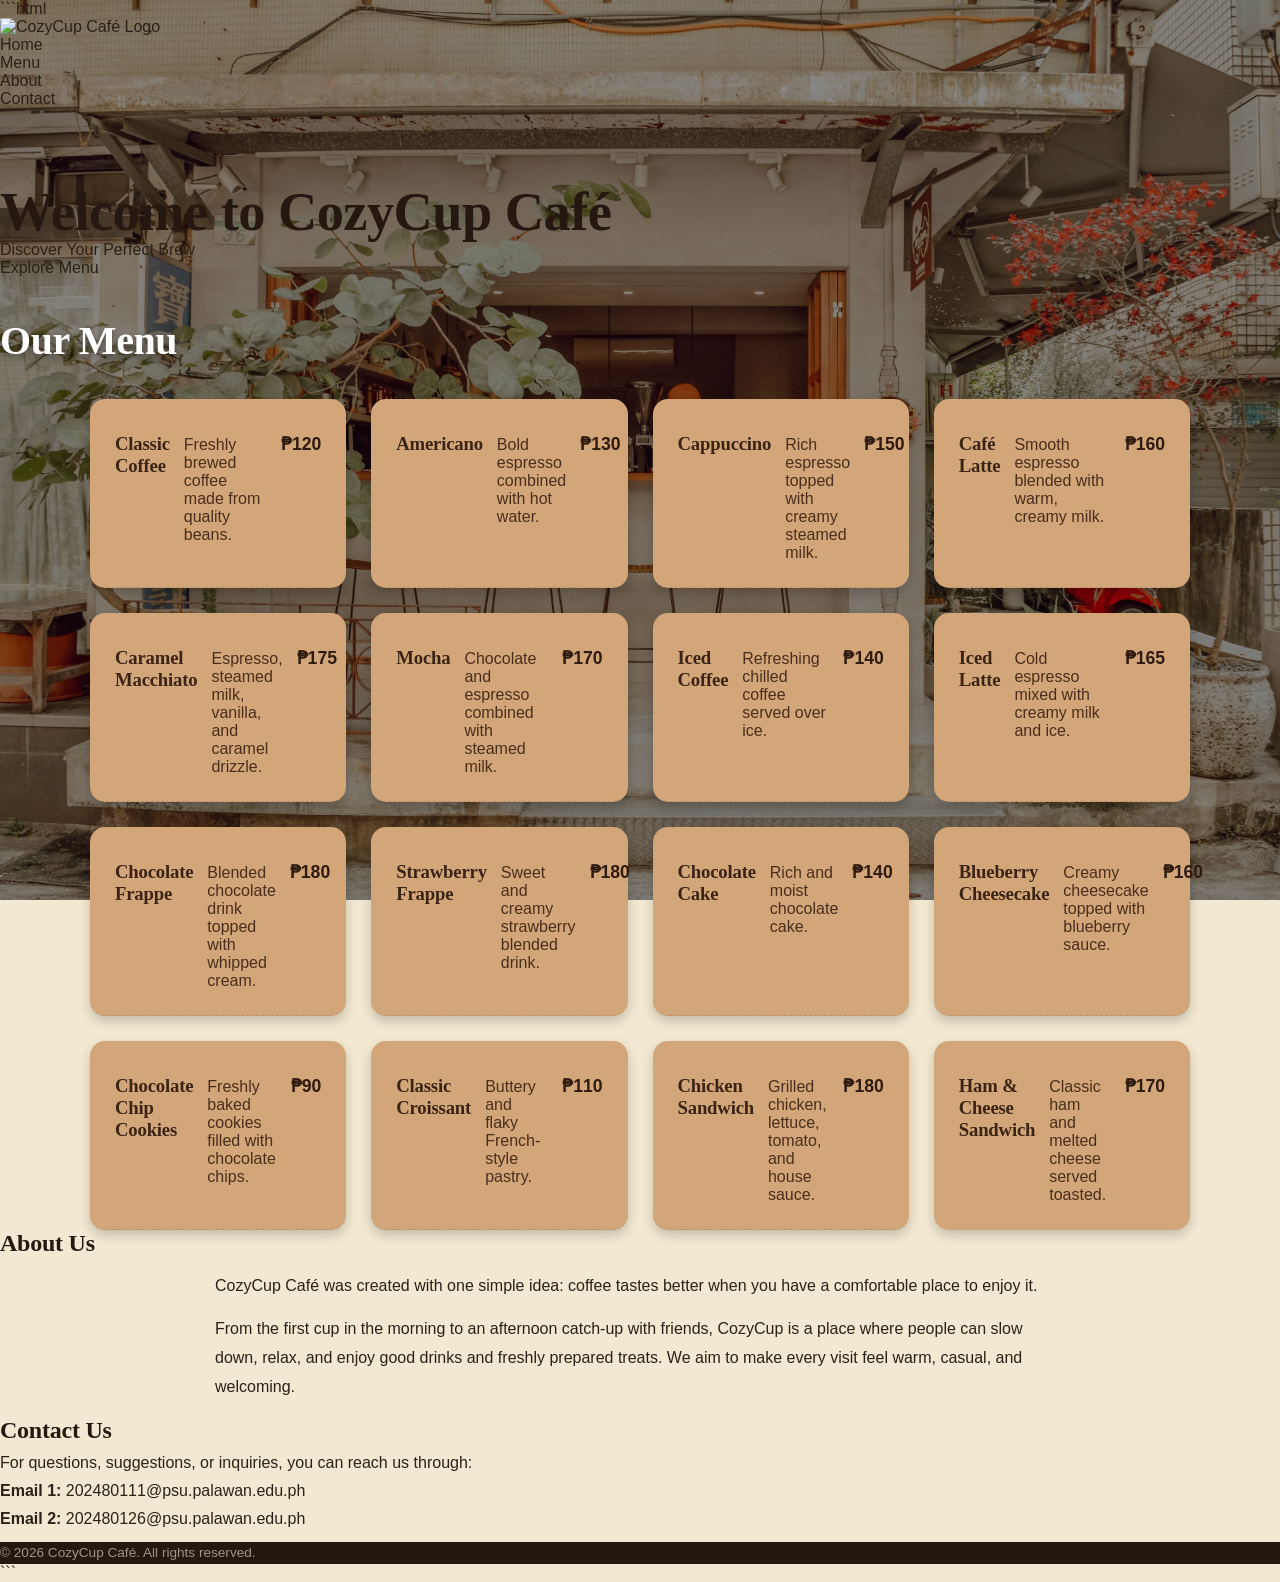
==== commit 4bd539cf: "changed website design" ====
--- a/index.html
+++ b/index.html
@@ -1,17 +1,125 @@
+```html
 <!DOCTYPE html>
 <html lang="en">
 <head>
     <meta charset="UTF-8">
     <meta name="viewport" content="width=device-width, initial-scale=1.0">
     <link rel="stylesheet" href="css/styles.css">
+
+    <style>
+        /* Café Background */
+        body {
+            background-image: linear-gradient(
+                rgba(0, 0, 0, 0.45),
+                rgba(0, 0, 0, 0.45)
+            ), url("img/cafe-background.jpg");
+
+            background-size: cover;
+            background-position: center;
+            background-attachment: fixed;
+            background-repeat: no-repeat;
+        }
+
+        /* Dynamic Button Hover Animation */
+        .cta-button {
+            display: inline-block;
+            transition: all 0.3s ease;
+            position: relative;
+        }
+
+        .cta-button:hover {
+            transform: translateY(-6px) scale(1.05);
+            box-shadow: 0 10px 25px rgba(0, 0, 0, 0.35);
+        }
+
+        .cta-button:active {
+            transform: translateY(-2px) scale(0.98);
+        }
+
+        /* Menu Heading */
+        .menu h2 {
+            font-size: 2.5rem;
+            font-weight: 800;
+            color: white;
+            margin-bottom: 35px;
+            text-shadow: 0 3px 6px rgba(0, 0, 0, 0.35);
+        }
+
+        /* Menu Layout */
+        .menu-container {
+            display: grid;
+            grid-template-columns: repeat(auto-fit, minmax(220px, 1fr));
+            gap: 25px;
+            max-width: 1100px;
+            margin: 0 auto;
+        }
+
+        /* Light Brown Menu Cards */
+        .menu-item {
+            background-color: #d2a679;
+            color: #3b2416;
+            padding: 25px;
+            border-radius: 15px;
+            transition: all 0.3s ease;
+            box-shadow: 0 5px 12px rgba(0, 0, 0, 0.2);
+        }
+
+        .menu-item:hover {
+            transform: translateY(-8px) scale(1.02);
+            box-shadow: 0 15px 30px rgba(0, 0, 0, 0.35);
+        }
+
+        .menu-item h3 {
+            margin-top: 0;
+            color: #3b2416;
+        }
+
+        .menu-item p {
+            color: #4a2e1d;
+        }
+
+        .menu-item span {
+            display: inline-block;
+            margin-top: 10px;
+            font-weight: bold;
+            font-size: 1.1rem;
+            color: #2f1b0f;
+        }
+
+        /* Navigation Hover */
+        nav ul li a {
+            transition: all 0.3s ease;
+        }
+
+        nav ul li a:hover {
+            transform: translateY(-3px);
+            text-shadow: 0 4px 10px rgba(255, 255, 255, 0.5);
+        }
+
+        /* About Section */
+        .about p {
+            max-width: 850px;
+            margin: 15px auto;
+            line-height: 1.8;
+        }
+
+        /* Contact Section */
+        .contact p {
+            margin: 10px 0;
+        }
+    </style>
+
     <title>CozyCup Café</title>
 </head>
+
 <body>
+
     <header>
         <nav>
             <div class="logo">
                 <img src="img/logo.png" alt="CozyCup Café Logo">
             </div>
+
             <ul>
                 <li><a href="#home">Home</a></li>
                 <li><a href="#menu">Menu</a></li>
@@ -29,21 +137,144 @@
 
     <section id="menu" class="menu">
         <h2>Our Menu</h2>
-        <!-- Add menu items here -->
+
+        <div class="menu-container">
+
+            <div class="menu-item">
+                <h3>Classic Coffee</h3>
+                <p>Freshly brewed coffee made from quality beans.</p>
+                <span>₱120</span>
+            </div>
+
+            <div class="menu-item">
+                <h3>Americano</h3>
+                <p>Bold espresso combined with hot water.</p>
+                <span>₱130</span>
+            </div>
+
+            <div class="menu-item">
+                <h3>Cappuccino</h3>
+                <p>Rich espresso topped with creamy steamed milk.</p>
+                <span>₱150</span>
+            </div>
+
+            <div class="menu-item">
+                <h3>Café Latte</h3>
+                <p>Smooth espresso blended with warm, creamy milk.</p>
+                <span>₱160</span>
+            </div>
+
+            <div class="menu-item">
+                <h3>Caramel Macchiato</h3>
+                <p>Espresso, steamed milk, vanilla, and caramel drizzle.</p>
+                <span>₱175</span>
+            </div>
+
+            <div class="menu-item">
+                <h3>Mocha</h3>
+                <p>Chocolate and espresso combined with steamed milk.</p>
+                <span>₱170</span>
+            </div>
+
+            <div class="menu-item">
+                <h3>Iced Coffee</h3>
+                <p>Refreshing chilled coffee served over ice.</p>
+                <span>₱140</span>
+            </div>
+
+            <div class="menu-item">
+                <h3>Iced Latte</h3>
+                <p>Cold espresso mixed with creamy milk and ice.</p>
+                <span>₱165</span>
+            </div>
+
+            <div class="menu-item">
+                <h3>Chocolate Frappe</h3>
+                <p>Blended chocolate drink topped with whipped cream.</p>
+                <span>₱180</span>
+            </div>
+
+            <div class="menu-item">
+                <h3>Strawberry Frappe</h3>
+                <p>Sweet and creamy strawberry blended drink.</p>
+                <span>₱180</span>
+            </div>
+
+            <div class="menu-item">
+                <h3>Chocolate Cake</h3>
+                <p>Rich and moist chocolate cake.</p>
+                <span>₱140</span>
+            </div>
+
+            <div class="menu-item">
+                <h3>Blueberry Cheesecake</h3>
+                <p>Creamy cheesecake topped with blueberry sauce.</p>
+                <span>₱160</span>
+            </div>
+
+            <div class="menu-item">
+                <h3>Chocolate Chip Cookies</h3>
+                <p>Freshly baked cookies filled with chocolate chips.</p>
+                <span>₱90</span>
+            </div>
+
+            <div class="menu-item">
+                <h3>Classic Croissant</h3>
+                <p>Buttery and flaky French-style pastry.</p>
+                <span>₱110</span>
+            </div>
+
+            <div class="menu-item">
+                <h3>Chicken Sandwich</h3>
+                <p>Grilled chicken, lettuce, tomato, and house sauce.</p>
+                <span>₱180</span>
+            </div>
+
+            <div class="menu-item">
+                <h3>Ham & Cheese Sandwich</h3>
+                <p>Classic ham and melted cheese served toasted.</p>
+                <span>₱170</span>
+            </div>
+
+        </div>
     </section>
 
     <section id="about" class="about">
         <h2>About Us</h2>
-        <p>Discover the story behind CozyCup Café...</p>
+
+        <p>
+            CozyCup Café was created with one simple idea: coffee tastes
+            better when you have a comfortable place to enjoy it.
+        </p>
+
+        <p>
+            From the first cup in the morning to an afternoon catch-up
+            with friends, CozyCup is a place where people can slow down,
+            relax, and enjoy good drinks and freshly prepared treats.
+            We aim to make every visit feel warm, casual, and welcoming.
+        </p>
     </section>
 
     <section id="contact" class="contact">
         <h2>Contact Us</h2>
-        <p>Have questions or feedback? Reach out to us...</p>
+
+        <p>For questions, suggestions, or inquiries, you can reach us through:</p>
+
+        <p>
+            <strong>Email 1:</strong>
+            202480111@psu.palawan.edu.ph
+        </p>
+
+        <p>
+            <strong>Email 2:</strong>
+            202480126@psu.palawan.edu.ph
+        </p>
     </section>
 
     <footer>
-        <p>&copy; 2023 CozyCup Café. All rights reserved.</p>
+        <p>&copy; 2026 CozyCup Café. All rights reserved.</p>
     </footer>
+
 </body>
 </html>
+```
